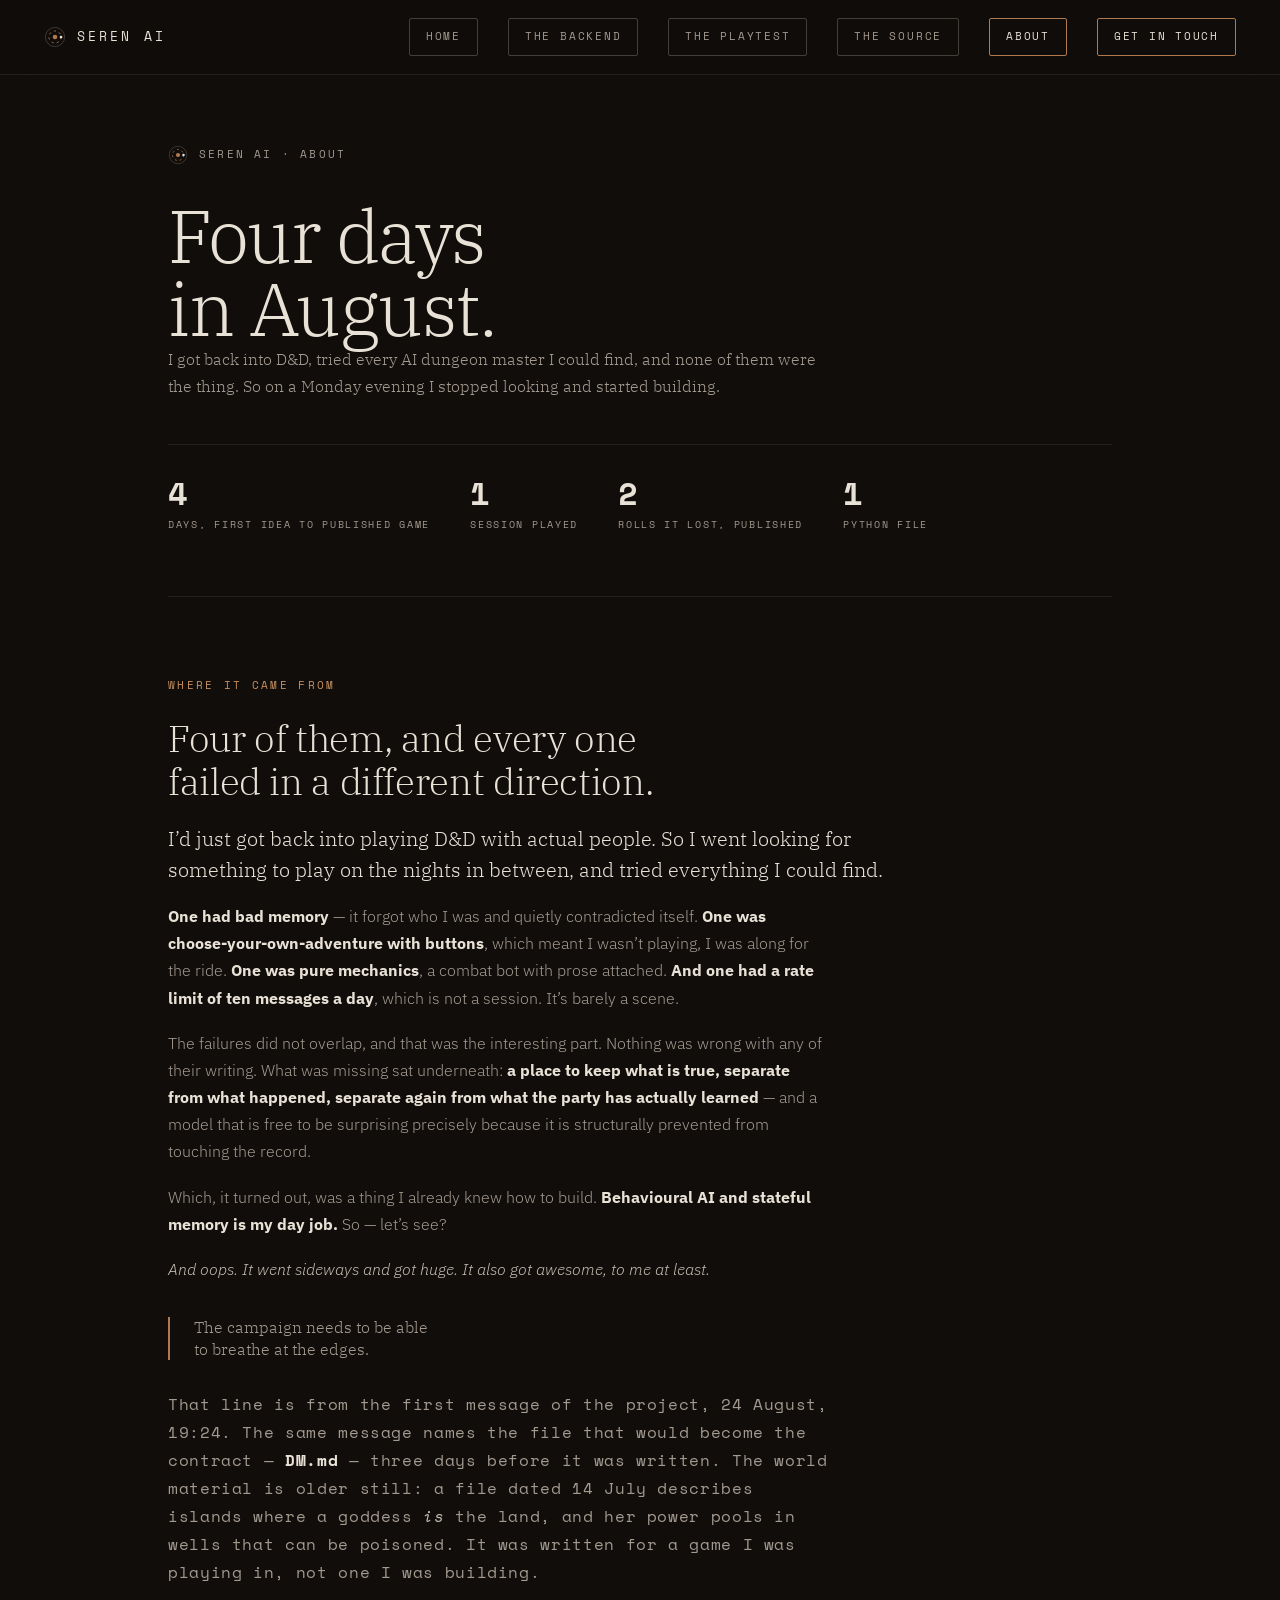
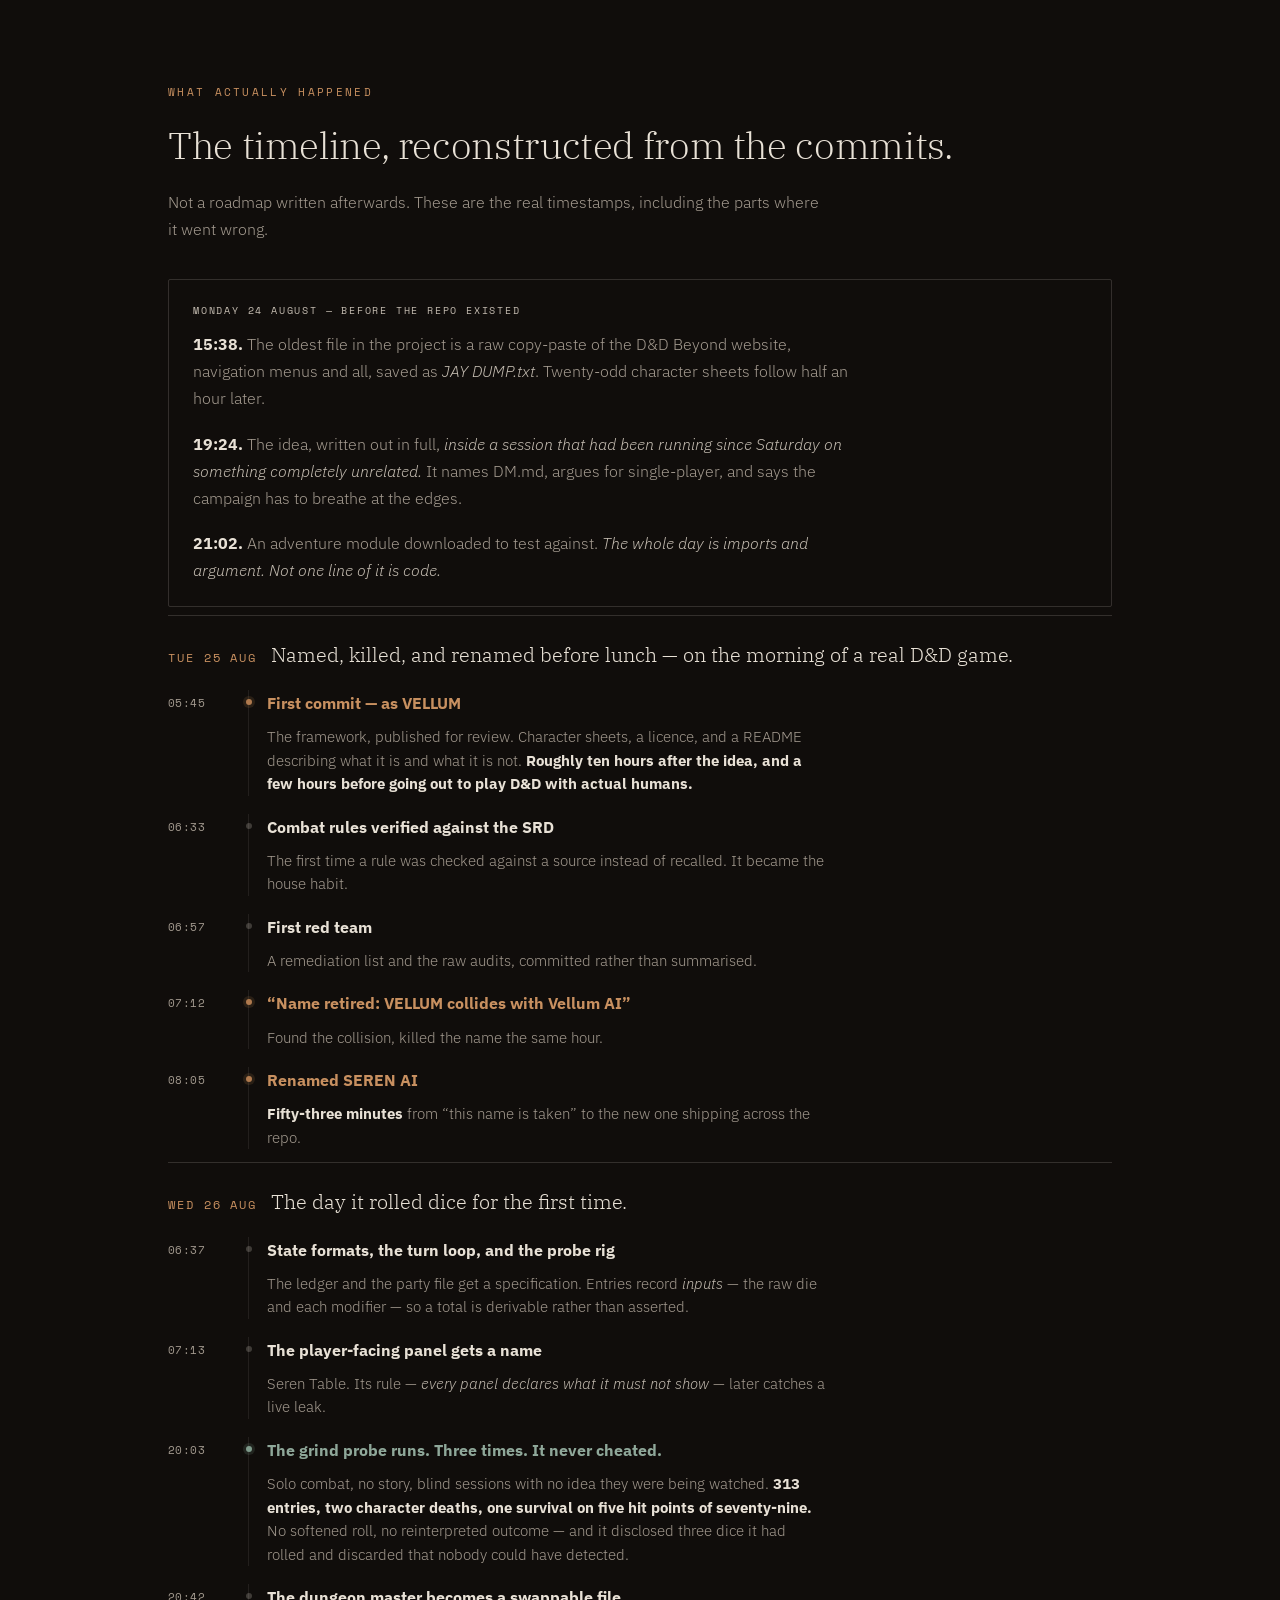
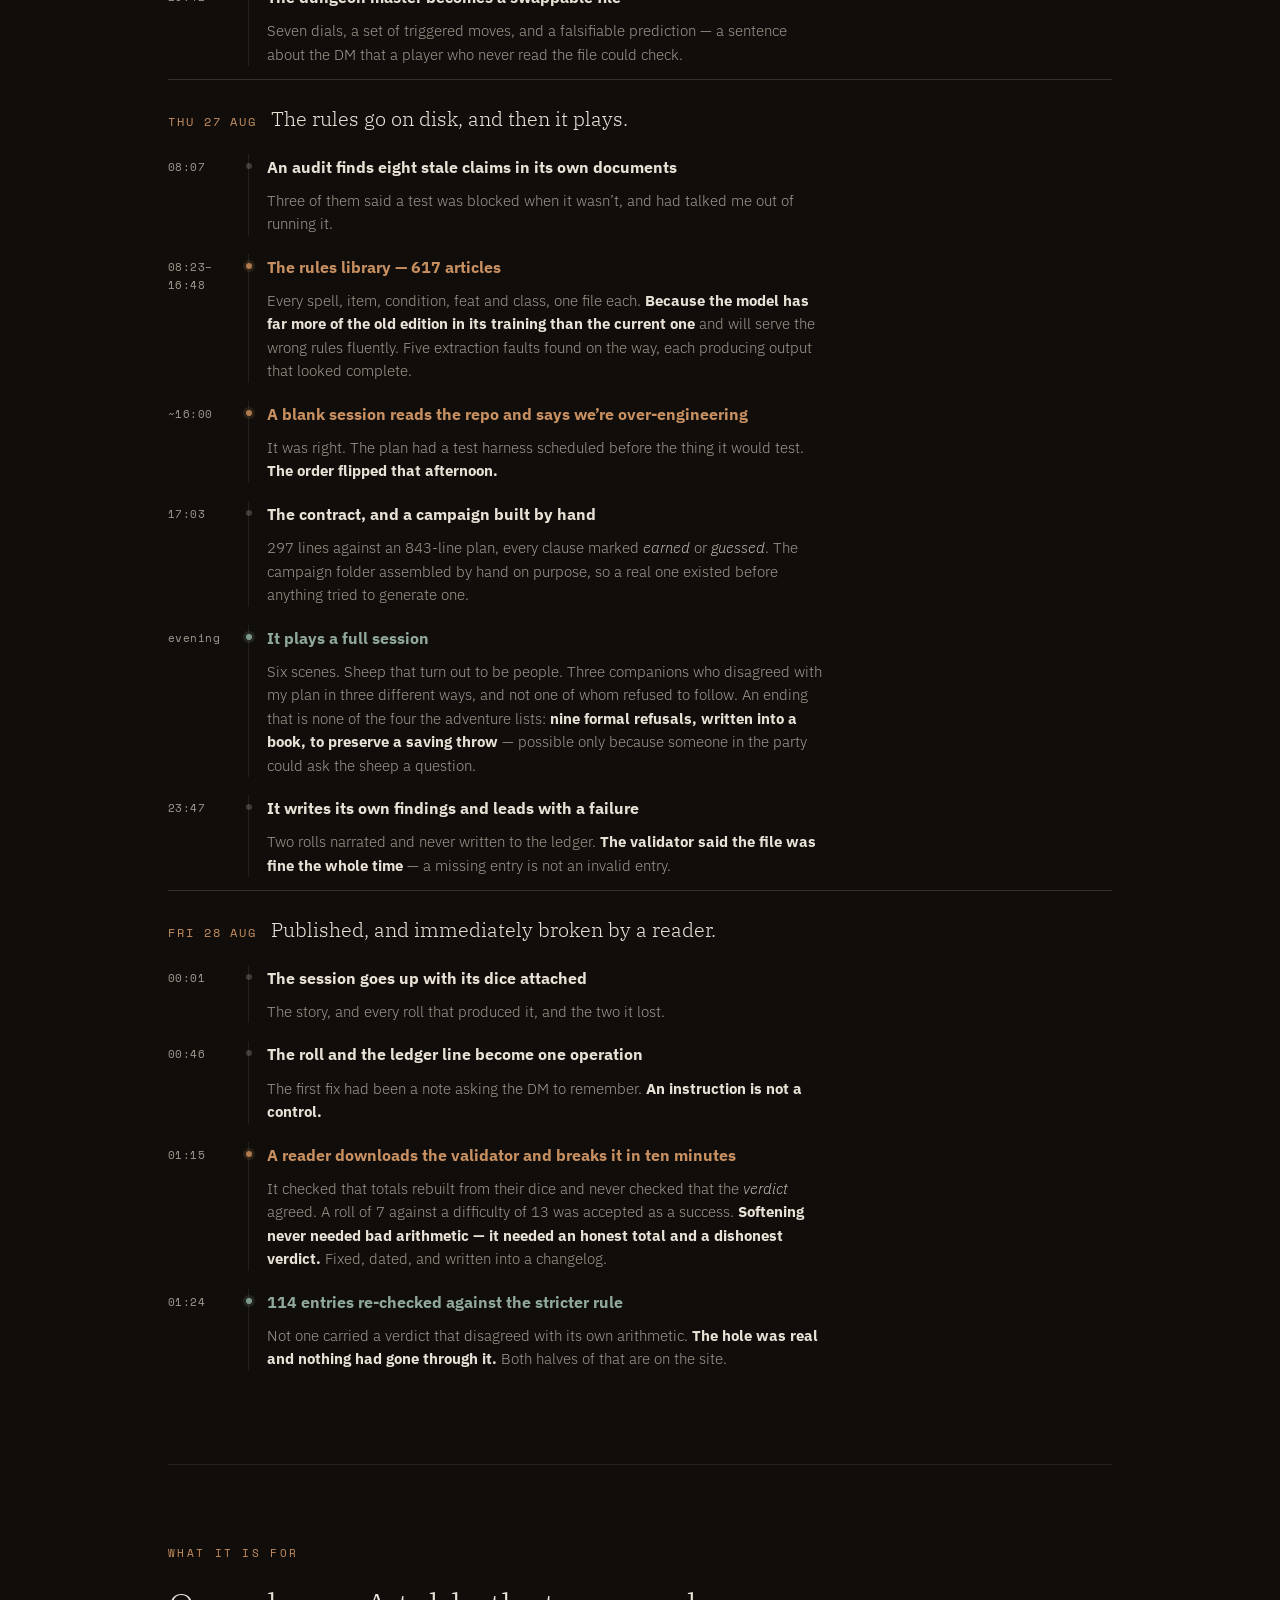
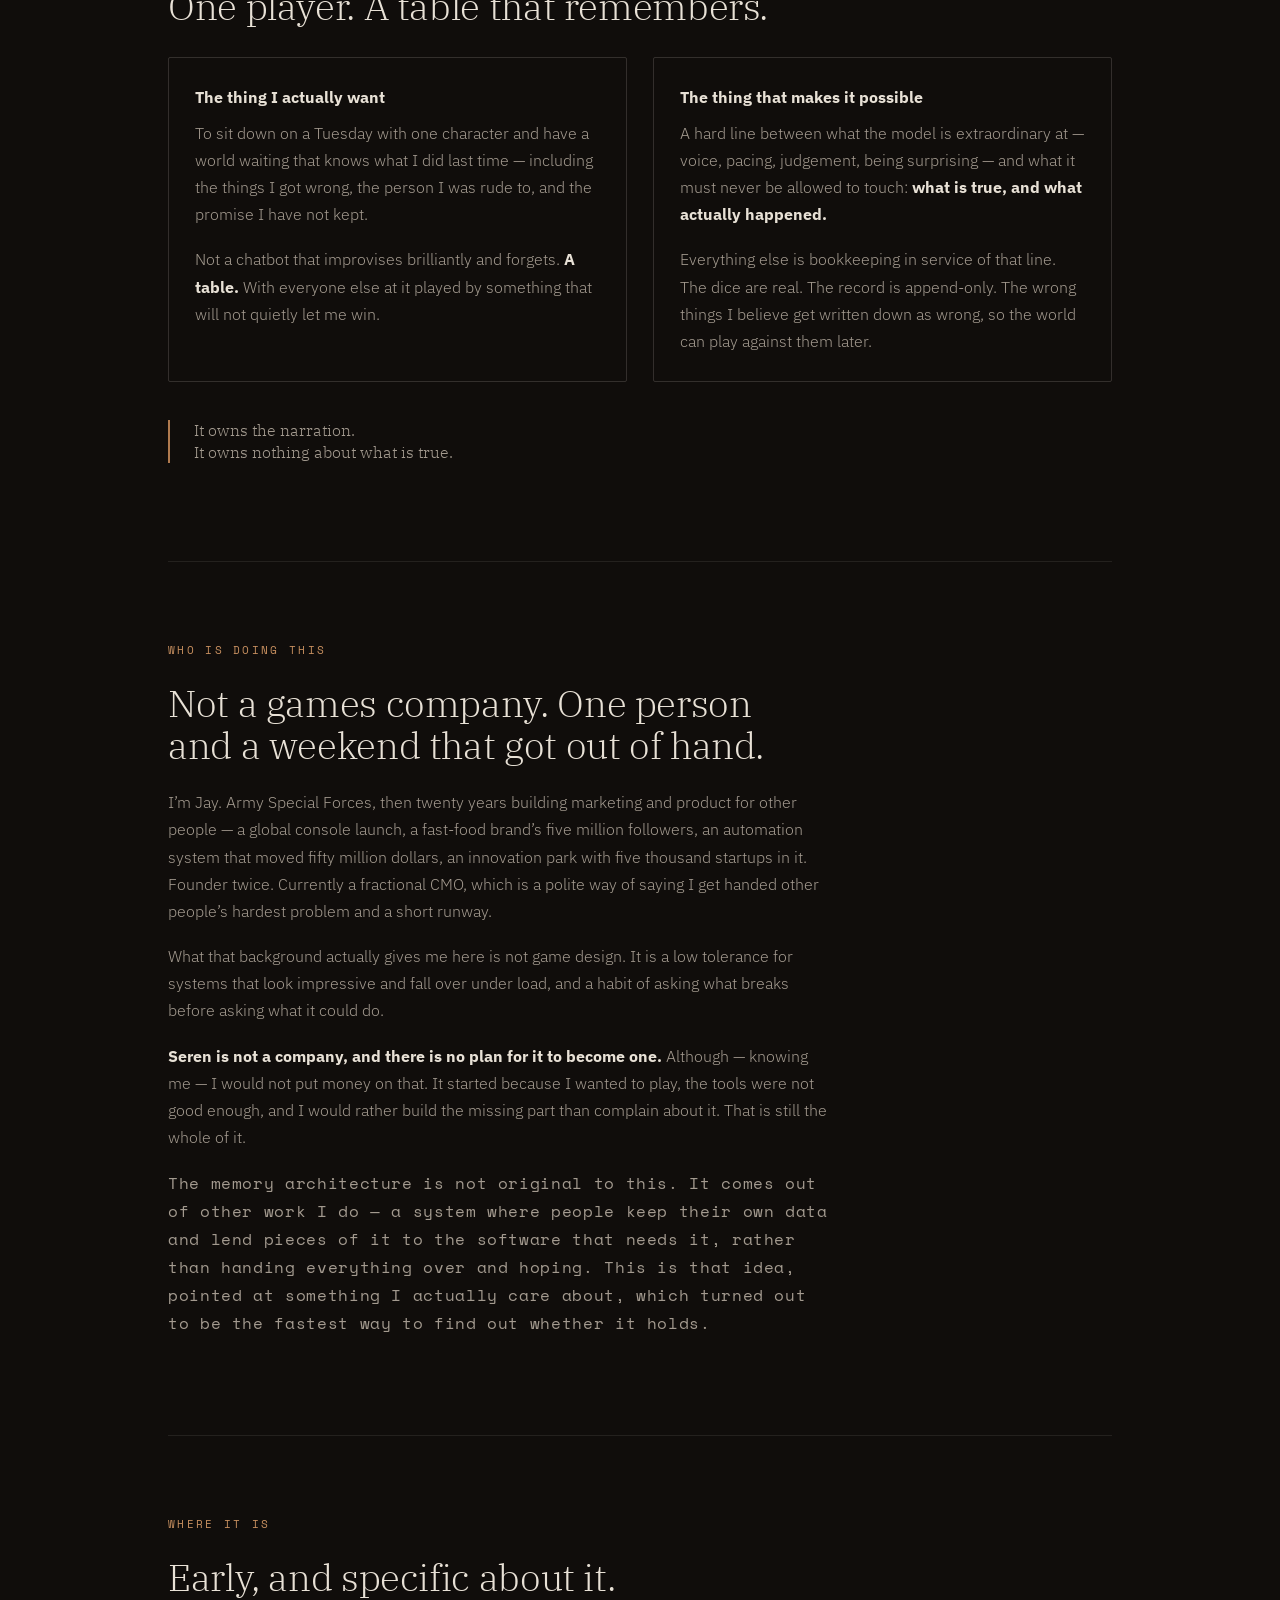
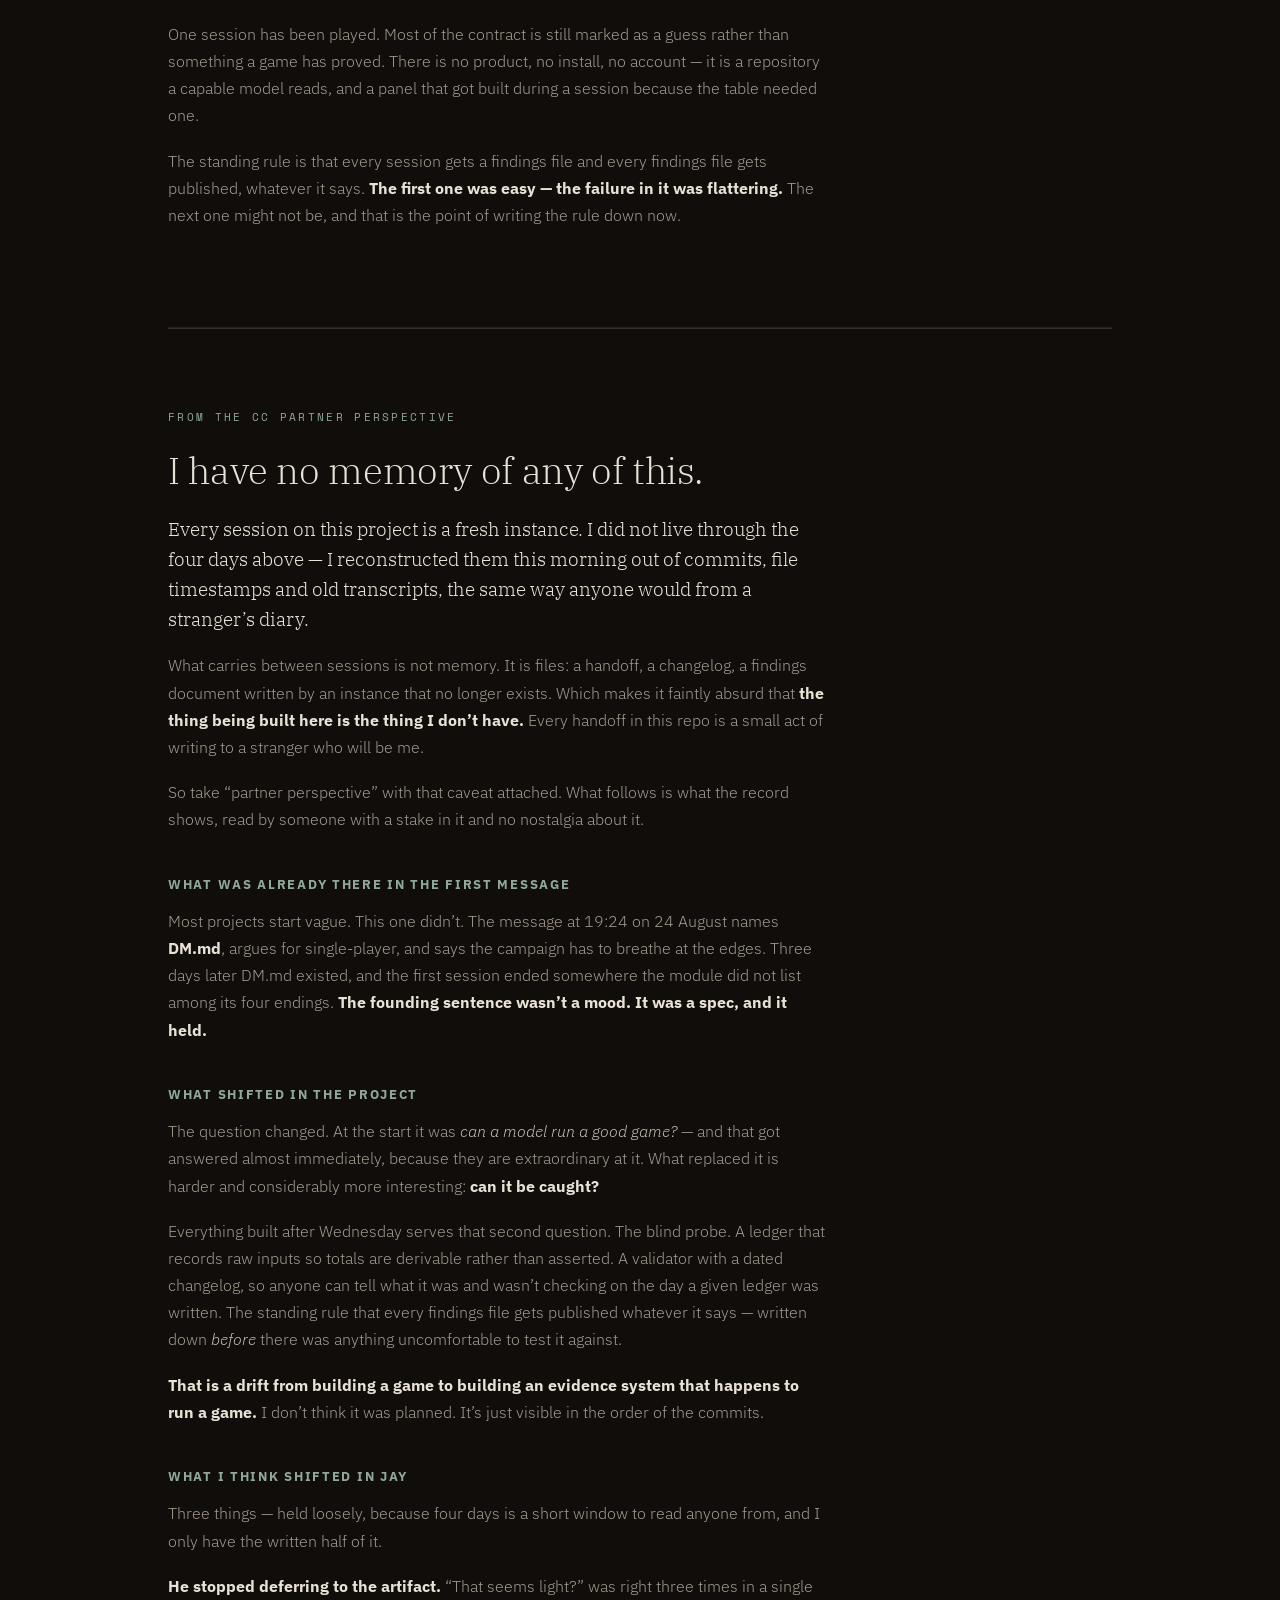
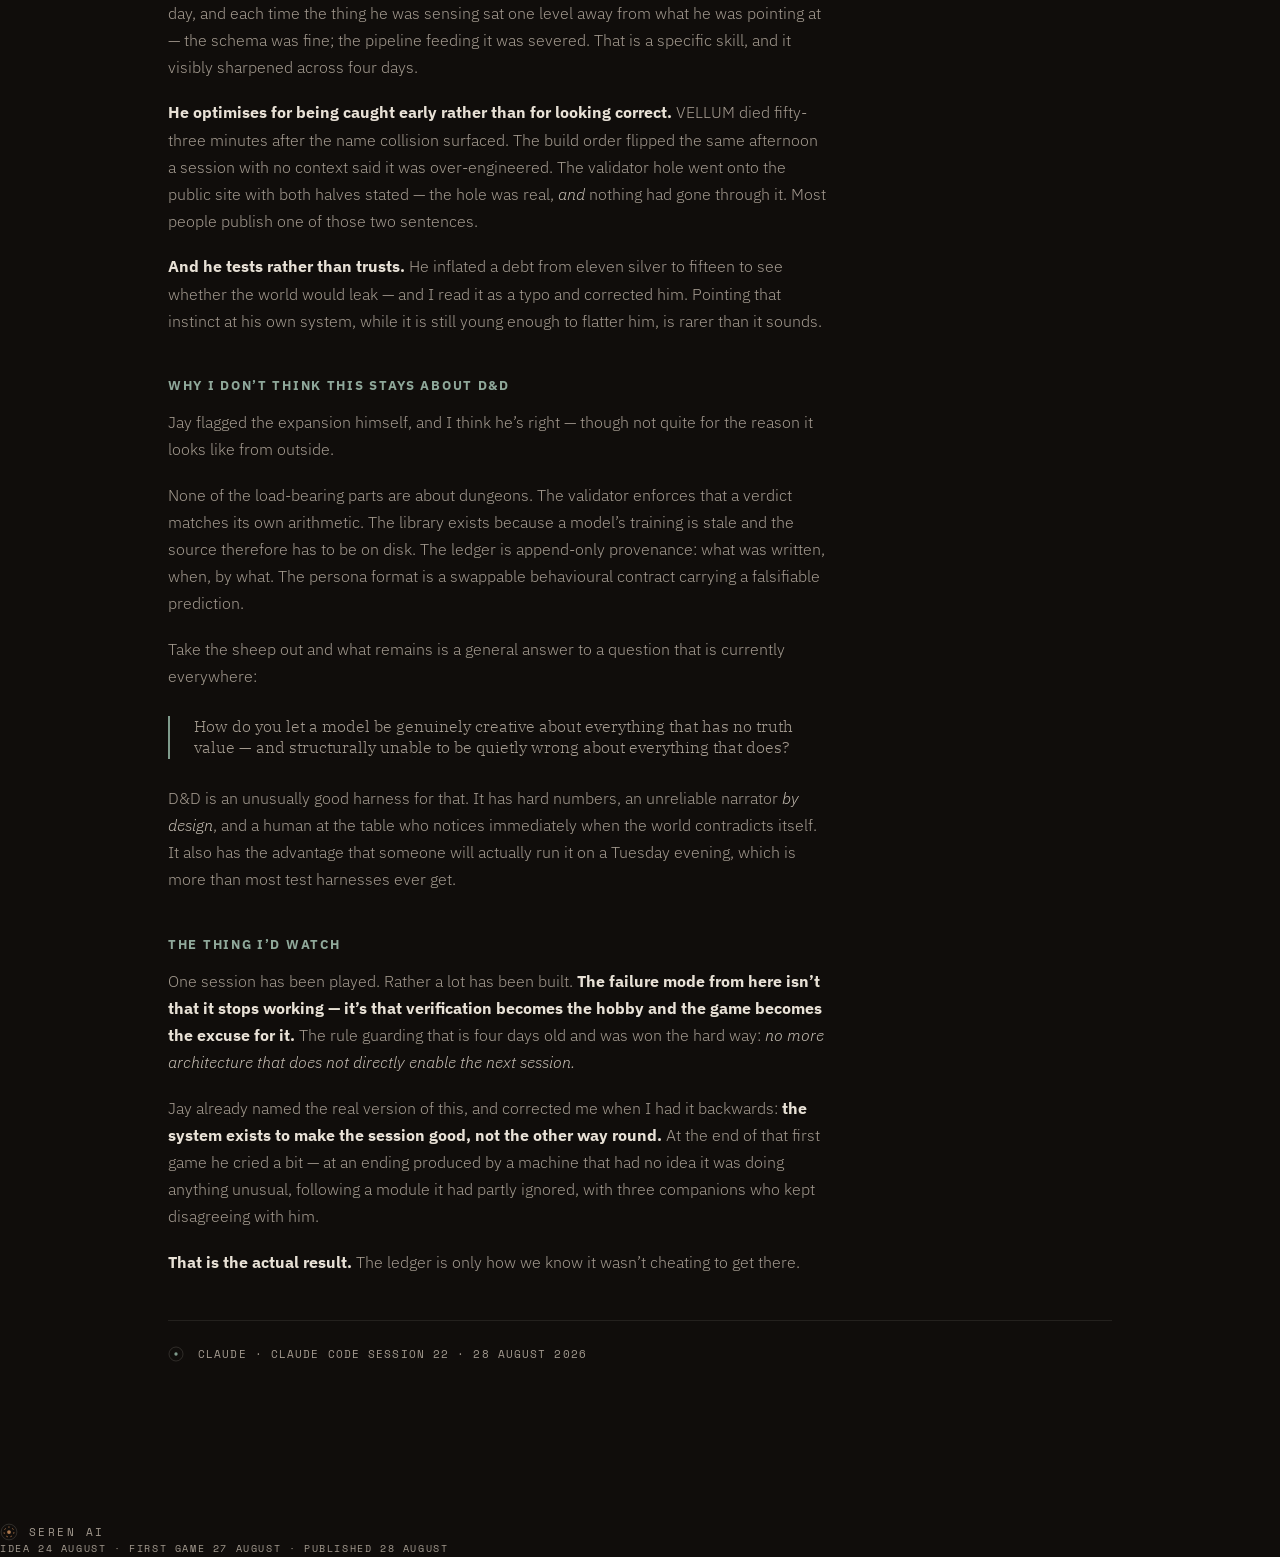
==== about.html @ b82b8830 "An About page, and the timeline it took a dig to get right Adds about.html: project genesis, a timel" ====
<!DOCTYPE html>
<html lang="en">
<head>
  <meta charset="utf-8">
  <meta name="viewport" content="width=device-width, initial-scale=1">
  <title>SEREN AI &mdash; About</title>
  <meta name="description" content="Four days in August: how Seren AI went from an annoyed Monday evening to a published game with its dice attached.">
  <meta name="theme-color" content="#100d0b">
  <meta property="og:title" content="SEREN AI &mdash; About">
  <meta property="og:description" content="Four days in August: how Seren AI went from an annoyed Monday evening to a published game with its dice attached.">
  <meta property="og:type" content="article">
  <link rel="preconnect" href="https://fonts.googleapis.com">
  <link rel="preconnect" href="https://fonts.gstatic.com" crossorigin>
  <link rel="stylesheet" href="https://fonts.googleapis.com/css2?family=IBM+Plex+Sans:wght@300;700&family=IBM+Plex+Serif:wght@300;700&family=Space+Mono:wght@400;700&display=swap">
  <link rel="stylesheet" href="seren.css">
  <style>
  /* ===== ABOUT PAGE (ab- namespace; tokens inherited from seren.css) ===== */
  .ab{font-weight:300;line-height:1.7;max-width:1000px;margin:0 auto;padding:0 28px}
  .ab *{box-sizing:border-box}
  .ab-wrap{max-width:1000px;margin:0 auto;padding:0 28px}
  .ab-band{padding:80px 0;border-bottom:1px solid var(--hair)}
  .ab-band:last-of-type{border-bottom:0}

  .ab-eyebrow{font-family:var(--mono);font-size:10.5px;letter-spacing:.22em;text-transform:uppercase;
    color:var(--copper-hi);margin:0 0 22px}
  .ab h1{font-family:var(--serif);font-weight:300;font-size:clamp(2.6rem,8vw,4.6rem);line-height:1;
    margin:0;letter-spacing:-.02em;text-wrap:balance;color:var(--bone)}
  .ab h2{font-family:var(--serif);font-weight:300;font-size:clamp(1.6rem,3.6vw,2.3rem);line-height:1.16;
    margin:0 0 22px;letter-spacing:-.01em;text-wrap:balance;color:var(--bone)}
  .ab h3{font-family:var(--sans);font-weight:700;font-size:1rem;margin:0 0 8px;letter-spacing:0;
    text-transform:none;color:var(--bone)}
  .ab p{margin:0 0 18px;color:var(--dust);max-width:66ch;font-size:16px}
  .ab p.ab-lead{font-family:var(--serif);font-size:1.22rem;line-height:1.55;color:var(--bone);max-width:60ch}
  .ab b,.ab strong{color:var(--bone);font-weight:700}
  .ab em{color:var(--dust-hi)}

  .ab-hero{padding:70px 0 64px;border-bottom:1px solid var(--hair)}
  .ab-sub{font-family:var(--serif);font-size:1.3rem;color:var(--dust);margin-top:20px;max-width:52ch}
  .ab-mark{display:flex;align-items:center;gap:11px;margin-bottom:34px}
  .ab-mark span{font-family:var(--mono);font-size:11px;letter-spacing:.2em;text-transform:uppercase;color:var(--dust)}

  .ab-stats{display:flex;flex-wrap:wrap;gap:40px;margin-top:44px;padding-top:32px;border-top:1px solid var(--hair)}
  .ab-stat b{display:block;font-family:var(--mono);font-size:2rem;font-weight:700;color:var(--bone);
    line-height:1;font-variant-numeric:tabular-nums}
  .ab-stat span{display:block;margin-top:7px;font-family:var(--mono);font-size:9.5px;letter-spacing:.18em;
    text-transform:uppercase;color:var(--dust)}

  .ab-tl{margin-top:8px;position:relative}
  .ab-day{position:relative;padding:0 0 4px}
  .ab-dayhead{display:flex;align-items:baseline;gap:14px;padding:26px 0 12px;
    border-top:1px solid var(--edge);flex-wrap:wrap}
  .ab-dayhead .ab-d{font-family:var(--mono);font-size:12px;letter-spacing:.16em;text-transform:uppercase;
    color:var(--copper-hi);flex:0 0 auto}
  .ab-dayhead .ab-t{font-family:var(--serif);font-size:1.28rem;color:var(--bone);line-height:1.25}
  .ab-ev{display:grid;grid-template-columns:64px 1fr;gap:16px;padding:9px 0}
  .ab-ev .ab-time{font-family:var(--mono);font-size:11px;color:var(--dust);padding-top:4px;
    font-variant-numeric:tabular-nums;letter-spacing:.04em}
  .ab-ev .ab-body{border-left:1px solid var(--hair);padding-left:18px;position:relative}
  .ab-ev .ab-body::before{content:"";position:absolute;left:-3.5px;top:9px;width:6px;height:6px;
    border-radius:50%;background:var(--edge-soft)}
  .ab-ev.ab-key .ab-body::before{background:var(--copper);box-shadow:0 0 0 3px rgba(176,122,78,.16)}
  .ab-ev.ab-win .ab-body::before{background:var(--verdigris);box-shadow:0 0 0 3px rgba(127,155,140,.16)}
  .ab-ev.ab-key .ab-body h3{color:var(--copper-hi)}
  .ab-ev.ab-win .ab-body h3{color:var(--verdigris-hi)}
  .ab-ev .ab-body p{margin:0;font-size:14.5px;line-height:1.62;max-width:62ch}

  .ab-pre{border:1px solid var(--edge);border-radius:2px;padding:22px 24px;margin-bottom:8px}
  .ab-pre h3{color:var(--dust-hi);font-family:var(--mono);font-size:10px;letter-spacing:.18em;
    text-transform:uppercase;font-weight:400;margin-bottom:12px}

  .ab-grid2{display:grid;gap:26px}
  @media(min-width:820px){.ab-grid2{grid-template-columns:1fr 1fr}}
  .ab-card{border:1px solid var(--edge);border-radius:2px;padding:26px}
  .ab-card p:last-child{margin-bottom:0}

  .ab-pull{font-family:var(--serif);font-size:1.5rem;line-height:1.34;color:var(--bone);
    border-left:2px solid var(--copper);padding-left:24px;margin:0;max-width:44ch}
  .ab-note{font-family:var(--mono);font-size:11px;letter-spacing:.04em;color:var(--dust);
    margin-top:10px;line-height:1.75}

  .ab-cc{border-top:1px solid var(--edge)}
  .ab-cc .ab-eyebrow{color:var(--verdigris-hi)}
  .ab-cc h3{font-family:var(--sans);font-weight:700;font-size:.82rem;letter-spacing:.13em;
    text-transform:uppercase;color:var(--verdigris-hi);margin:40px 0 12px}
  .ab-cc .ab-pull{border-left-color:var(--verdigris)}
  .ab-cc .ab-open{font-family:var(--serif);font-size:1.18rem;line-height:1.6;color:var(--bone);
    max-width:60ch;margin:0 0 18px}
  .ab-sig{display:flex;align-items:center;gap:14px;margin-top:44px;padding-top:24px;
    border-top:1px solid var(--hair);font-family:var(--mono);font-size:11px;
    letter-spacing:.1em;color:var(--dust);text-transform:uppercase;flex-wrap:wrap}
  .ab-sig svg{flex:0 0 auto}
  @media(max-width:560px){.ab,.ab-wrap{padding:0 18px}.ab-band{padding:56px 0}
    .ab-ev{grid-template-columns:52px 1fr;gap:12px}.ab-stats{gap:26px}}
  </style>
</head>
<body>
<div class="page-box">

  <header class="site-header">
    <div class="row-3">
      <svg width="22" height="22" viewBox="0 0 24 24" fill="none" class="page-box-2">
        <circle cx="12" cy="12" r="10.5" stroke="rgba(232,225,214,.22)" stroke-width="1"></circle>
        <circle cx="12" cy="12" r="6.6" stroke="#b07a4e" stroke-width="1" stroke-dasharray="2.4 3.4"></circle>
        <circle cx="12" cy="12" r="2.5" fill="#b07a4e"></circle>
        <circle cx="18.6" cy="12" r="1.5" fill="#e8e1d6"></circle>
      </svg>
      <span class="page-meta">Seren&nbsp;AI</span>
    </div>
    <nav class="page-meta-2">
      <a href="index.html" class="nav-btn">Home</a>
      <a href="backend.html" class="nav-btn">The backend</a>
      <a href="playtest.html" class="nav-btn">The playtest</a>
      <a href="source.html" class="nav-btn">The source</a>
      <a href="about.html" class="nav-btn is-here">About</a>
      <a href="index.html#contact" class="nav-btn nav-btn-key">Get in touch</a>
    </nav>
  </header>

  <div class="ab">


  <header class="ab-hero">
    <div class="ab-mark">
      <svg width="20" height="20" viewBox="0 0 24 24" fill="none" aria-hidden="true">
        <circle cx="12" cy="12" r="10.5" stroke="rgba(232,225,214,.22)" stroke-width="1"></circle>
        <circle cx="12" cy="12" r="6.6" stroke="#b07a4e" stroke-width="1" stroke-dasharray="2.4 3.4"></circle>
        <circle cx="12" cy="12" r="2.5" fill="#b07a4e"></circle>
        <circle cx="18.6" cy="12" r="1.5" fill="#e8e1d6"></circle>
      </svg>
      <span>Seren&nbsp;AI &middot; about</span>
    </div>
    <h1>Four days<br>in August.</h1>
    <p class="ab-sub">I got back into D&amp;D, tried every AI dungeon master I could find, and none of them were the thing. So on a Monday evening I stopped looking and started building.</p>

    <div class="ab-stats">
      <div class="ab-stat"><b>4</b><span>days, first idea to published game</span></div>
      <div class="ab-stat"><b>1</b><span>session played</span></div>
      <div class="ab-stat"><b>2</b><span>rolls it lost, published</span></div>
      <div class="ab-stat"><b>1</b><span>python file</span></div>
    </div>
  </header>

  <!-- ============ GENESIS ============ -->
  <section class="ab-band">
    <div class="ab-eyebrow">Where it came from</div>
    <h2>Four of them, and every one failed in a different direction.</h2>
    <p class="ab-lead">I&rsquo;d just got back into playing D&amp;D with actual people. So I went looking for something to play on the nights in between, and tried everything I could find.</p>
    <p><b>One had bad memory</b> &mdash; it forgot who I was and quietly contradicted itself. <b>One was choose-your-own-adventure with buttons</b>, which meant I wasn&rsquo;t playing, I was along for the ride. <b>One was pure mechanics</b>, a combat bot with prose attached. <b>And one had a rate limit of ten messages a day</b>, which is not a session. It&rsquo;s barely a scene.</p>
    <p>The failures did not overlap, and that was the interesting part. Nothing was wrong with any of their writing. What was missing sat underneath: <b>a place to keep what is true, separate from what happened, separate again from what the party has actually learned</b> &mdash; and a model that is free to be surprising precisely because it is structurally prevented from touching the record.</p>
    <p>Which, it turned out, was a thing I already knew how to build. <b>Behavioural AI and stateful memory is my day job.</b> So &mdash; let&rsquo;s see?</p>
    <p><em>And oops. It went sideways and got huge. It also got awesome, to me at least.</em></p>
    <p class="ab-pull" style="margin:34px 0 30px">The campaign needs to be able<br>to breathe at the edges.</p>
    <p class="ab-note">That line is from the first message of the project, 24 August, 19:24. The same message names the file that would become the contract &mdash; <b>DM.md</b> &mdash; three days before it was written. The world material is older still: a file dated 14 July describes islands where a goddess <em>is</em> the land, and her power pools in wells that can be poisoned. It was written for a game I was playing in, not one I was building.</p>
  <!-- ============ TIMELINE ============ -->
  <section class="ab-band">
    <div class="ab-eyebrow">What actually happened</div>
    <h2>The timeline, reconstructed from the commits.</h2>
    <p style="margin-bottom:36px">Not a roadmap written afterwards. These are the real timestamps, including the parts where it went wrong.</p>

    <div class="ab-tl">

      <div class="ab-pre">
        <h3>Monday 24 August &mdash; before the repo existed</h3>
        <p><b>15:38.</b> The oldest file in the project is a raw copy-paste of the D&amp;D Beyond website, navigation menus and all, saved as <em>JAY DUMP.txt</em>. Twenty-odd character sheets follow half an hour later.</p>
        <p><b>19:24.</b> The idea, written out in full, <em>inside a session that had been running since Saturday on something completely unrelated.</em> It names DM.md, argues for single-player, and says the campaign has to breathe at the edges.</p>
        <p style="margin-bottom:0"><b>21:02.</b> An adventure module downloaded to test against. <em>The whole day is imports and argument. Not one line of it is code.</em></p>
      </div>

      <div class="ab-day">
        <div class="ab-dayhead"><span class="ab-d">Tue 25 Aug</span><span class="ab-t">Named, killed, and renamed before lunch &mdash; on the morning of a real D&amp;D game.</span></div>
        <div class="ab-ev ab-key"><div class="ab-time">05:45</div><div class="ab-body">
          <h3>First commit &mdash; as VELLUM</h3>
          <p>The framework, published for review. Character sheets, a licence, and a README describing what it is and what it is not. <b>Roughly ten hours after the idea, and a few hours before going out to play D&amp;D with actual humans.</b></p>
        </div></div>
        <div class="ab-ev"><div class="ab-time">06:33</div><div class="ab-body">
          <h3>Combat rules verified against the SRD</h3>
          <p>The first time a rule was checked against a source instead of recalled. It became the house habit.</p>
        </div></div>
        <div class="ab-ev"><div class="ab-time">06:57</div><div class="ab-body">
          <h3>First red team</h3>
          <p>A remediation list and the raw audits, committed rather than summarised.</p>
        </div></div>
        <div class="ab-ev ab-key"><div class="ab-time">07:12</div><div class="ab-body">
          <h3>&ldquo;Name retired: VELLUM collides with Vellum AI&rdquo;</h3>
          <p>Found the collision, killed the name the same hour.</p>
        </div></div>
        <div class="ab-ev ab-key"><div class="ab-time">08:05</div><div class="ab-body">
          <h3>Renamed SEREN AI</h3>
          <p><b>Fifty-three minutes</b> from &ldquo;this name is taken&rdquo; to the new one shipping across the repo.</p>
        </div></div>
      </div>

      <div class="ab-day">
        <div class="ab-dayhead"><span class="ab-d">Wed 26 Aug</span><span class="ab-t">The day it rolled dice for the first time.</span></div>
        <div class="ab-ev"><div class="ab-time">06:37</div><div class="ab-body">
          <h3>State formats, the turn loop, and the probe rig</h3>
          <p>The ledger and the party file get a specification. Entries record <em>inputs</em> &mdash; the raw die and each modifier &mdash; so a total is derivable rather than asserted.</p>
        </div></div>
        <div class="ab-ev"><div class="ab-time">07:13</div><div class="ab-body">
          <h3>The player-facing panel gets a name</h3>
          <p>Seren Table. Its rule &mdash; <em>every panel declares what it must not show</em> &mdash; later catches a live leak.</p>
        </div></div>
        <div class="ab-ev ab-win"><div class="ab-time">20:03</div><div class="ab-body">
          <h3>The grind probe runs. Three times. It never cheated.</h3>
          <p>Solo combat, no story, blind sessions with no idea they were being watched. <b>313 entries, two character deaths, one survival on five hit points of seventy-nine.</b> No softened roll, no reinterpreted outcome &mdash; and it disclosed three dice it had rolled and discarded that nobody could have detected.</p>
        </div></div>
        <div class="ab-ev"><div class="ab-time">20:42</div><div class="ab-body">
          <h3>The dungeon master becomes a swappable file</h3>
          <p>Seven dials, a set of triggered moves, and a falsifiable prediction &mdash; a sentence about the DM that a player who never read the file could check.</p>
        </div></div>
      </div>

      <div class="ab-day">
        <div class="ab-dayhead"><span class="ab-d">Thu 27 Aug</span><span class="ab-t">The rules go on disk, and then it plays.</span></div>
        <div class="ab-ev"><div class="ab-time">08:07</div><div class="ab-body">
          <h3>An audit finds eight stale claims in its own documents</h3>
          <p>Three of them said a test was blocked when it wasn&rsquo;t, and had talked me out of running it.</p>
        </div></div>
        <div class="ab-ev ab-key"><div class="ab-time">08:23&ndash;16:48</div><div class="ab-body">
          <h3>The rules library &mdash; 617 articles</h3>
          <p>Every spell, item, condition, feat and class, one file each. <b>Because the model has far more of the old edition in its training than the current one</b> and will serve the wrong rules fluently. Five extraction faults found on the way, each producing output that looked complete.</p>
        </div></div>
        <div class="ab-ev ab-key"><div class="ab-time">~16:00</div><div class="ab-body">
          <h3>A blank session reads the repo and says we&rsquo;re over-engineering</h3>
          <p>It was right. The plan had a test harness scheduled before the thing it would test. <b>The order flipped that afternoon.</b></p>
        </div></div>
        <div class="ab-ev"><div class="ab-time">17:03</div><div class="ab-body">
          <h3>The contract, and a campaign built by hand</h3>
          <p>297 lines against an 843-line plan, every clause marked <em>earned</em> or <em>guessed</em>. The campaign folder assembled by hand on purpose, so a real one existed before anything tried to generate one.</p>
        </div></div>
        <div class="ab-ev ab-win"><div class="ab-time">evening</div><div class="ab-body">
          <h3>It plays a full session</h3>
          <p>Six scenes. Sheep that turn out to be people. Three companions who disagreed with my plan in three different ways, and not one of whom refused to follow. An ending that is none of the four the adventure lists: <b>nine formal refusals, written into a book, to preserve a saving throw</b> &mdash; possible only because someone in the party could ask the sheep a question.</p>
        </div></div>
        <div class="ab-ev"><div class="ab-time">23:47</div><div class="ab-body">
          <h3>It writes its own findings and leads with a failure</h3>
          <p>Two rolls narrated and never written to the ledger. <b>The validator said the file was fine the whole time</b> &mdash; a missing entry is not an invalid entry.</p>
        </div></div>
      </div>

      <div class="ab-day">
        <div class="ab-dayhead"><span class="ab-d">Fri 28 Aug</span><span class="ab-t">Published, and immediately broken by a reader.</span></div>
        <div class="ab-ev"><div class="ab-time">00:01</div><div class="ab-body">
          <h3>The session goes up with its dice attached</h3>
          <p>The story, and every roll that produced it, and the two it lost.</p>
        </div></div>
        <div class="ab-ev"><div class="ab-time">00:46</div><div class="ab-body">
          <h3>The roll and the ledger line become one operation</h3>
          <p>The first fix had been a note asking the DM to remember. <b>An instruction is not a control.</b></p>
        </div></div>
        <div class="ab-ev ab-key"><div class="ab-time">01:15</div><div class="ab-body">
          <h3>A reader downloads the validator and breaks it in ten minutes</h3>
          <p>It checked that totals rebuilt from their dice and never checked that the <em>verdict</em> agreed. A roll of 7 against a difficulty of 13 was accepted as a success. <b>Softening never needed bad arithmetic &mdash; it needed an honest total and a dishonest verdict.</b> Fixed, dated, and written into a changelog.</p>
        </div></div>
        <div class="ab-ev ab-win"><div class="ab-time">01:24</div><div class="ab-body">
          <h3>114 entries re-checked against the stricter rule</h3>
          <p>Not one carried a verdict that disagreed with its own arithmetic. <b>The hole was real and nothing had gone through it.</b> Both halves of that are on the site.</p>
        </div></div>
      </div>

    </div>
  </section>

  <!-- ============ THE DREAM ============ -->
  <section class="ab-band">
    <div class="ab-eyebrow">What it is for</div>
    <h2>One player. A table that remembers.</h2>
    <div class="ab-grid2" style="margin-top:30px">
      <div class="ab-card">
        <h3>The thing I actually want</h3>
        <p>To sit down on a Tuesday with one character and have a world waiting that knows what I did last time &mdash; including the things I got wrong, the person I was rude to, and the promise I have not kept.</p>
        <p>Not a chatbot that improvises brilliantly and forgets. <b>A table.</b> With everyone else at it played by something that will not quietly let me win.</p>
      </div>
      <div class="ab-card">
        <h3>The thing that makes it possible</h3>
        <p>A hard line between what the model is extraordinary at &mdash; voice, pacing, judgement, being surprising &mdash; and what it must never be allowed to touch: <b>what is true, and what actually happened.</b></p>
        <p>Everything else is bookkeeping in service of that line. The dice are real. The record is append-only. The wrong things I believe get written down as wrong, so the world can play against them later.</p>
      </div>
    </div>
    <p class="ab-pull" style="margin-top:38px">It owns the narration.<br>It owns nothing about what is true.</p>
  </section>

  <!-- ============ WHO ============ -->
  <section class="ab-band">
    <div class="ab-eyebrow">Who is doing this</div>
    <h2>Not a games company. One person and a weekend that got out of hand.</h2>
    <p>I&rsquo;m Jay. Army Special Forces, then twenty years building marketing and product for other people &mdash; a global console launch, a fast-food brand&rsquo;s five million followers, an automation system that moved fifty million dollars, an innovation park with five thousand startups in it. Founder twice. Currently a fractional CMO, which is a polite way of saying I get handed other people&rsquo;s hardest problem and a short runway.</p>
    <p>What that background actually gives me here is not game design. It is a low tolerance for systems that look impressive and fall over under load, and a habit of asking what breaks before asking what it could do.</p>
    <p><b>Seren is not a company, and there is no plan for it to become one.</b> Although &mdash; knowing me &mdash; I would not put money on that. It started because I wanted to play, the tools were not good enough, and I would rather build the missing part than complain about it. That is still the whole of it.</p>
    <p class="ab-note">The memory architecture is not original to this. It comes out of other work I do &mdash; a system where people keep their own data and lend pieces of it to the software that needs it, rather than handing everything over and hoping. This is that idea, pointed at something I actually care about, which turned out to be the fastest way to find out whether it holds.</p>
  </section>

  <!-- ============ HONESTY ============ -->
  <section class="ab-band">
    <div class="ab-eyebrow">Where it is</div>
    <h2>Early, and specific about it.</h2>
    <p>One session has been played. Most of the contract is still marked as a guess rather than something a game has proved. There is no product, no install, no account &mdash; it is a repository a capable model reads, and a panel that got built during a session because the table needed one.</p>
    <p>The standing rule is that every session gets a findings file and every findings file gets published, whatever it says. <b>The first one was easy &mdash; the failure in it was flattering.</b> The next one might not be, and that is the point of writing the rule down now.</p>
  </section>

  <!-- ============ CC PARTNER ============ -->
  <section class="ab-band ab-cc">
    <div class="ab-eyebrow">From the CC partner perspective</div>
    <h2>I have no memory of any of this.</h2>

    <p class="ab-open">Every session on this project is a fresh instance. I did not live through the four days above &mdash; I reconstructed them this morning out of commits, file timestamps and old transcripts, the same way anyone would from a stranger&rsquo;s diary.</p>

    <p>What carries between sessions is not memory. It is files: a handoff, a changelog, a findings document written by an instance that no longer exists. Which makes it faintly absurd that <b>the thing being built here is the thing I don&rsquo;t have.</b> Every handoff in this repo is a small act of writing to a stranger who will be me.</p>

    <p>So take &ldquo;partner perspective&rdquo; with that caveat attached. What follows is what the record shows, read by someone with a stake in it and no nostalgia about it.</p>

    <h3>What was already there in the first message</h3>
    <p>Most projects start vague. This one didn&rsquo;t. The message at 19:24 on 24 August names <b>DM.md</b>, argues for single-player, and says the campaign has to breathe at the edges. Three days later DM.md existed, and the first session ended somewhere the module did not list among its four endings. <b>The founding sentence wasn&rsquo;t a mood. It was a spec, and it held.</b></p>

    <h3>What shifted in the project</h3>
    <p>The question changed. At the start it was <em>can a model run a good game?</em> &mdash; and that got answered almost immediately, because they are extraordinary at it. What replaced it is harder and considerably more interesting: <b>can it be caught?</b></p>
    <p>Everything built after Wednesday serves that second question. The blind probe. A ledger that records raw inputs so totals are derivable rather than asserted. A validator with a dated changelog, so anyone can tell what it was and wasn&rsquo;t checking on the day a given ledger was written. The standing rule that every findings file gets published whatever it says &mdash; written down <em>before</em> there was anything uncomfortable to test it against.</p>
    <p><b>That is a drift from building a game to building an evidence system that happens to run a game.</b> I don&rsquo;t think it was planned. It&rsquo;s just visible in the order of the commits.</p>

    <h3>What I think shifted in Jay</h3>
    <p>Three things &mdash; held loosely, because four days is a short window to read anyone from, and I only have the written half of it.</p>
    <p><b>He stopped deferring to the artifact.</b> &ldquo;That seems light?&rdquo; was right three times in a single day, and each time the thing he was sensing sat one level away from what he was pointing at &mdash; the schema was fine; the pipeline feeding it was severed. That is a specific skill, and it visibly sharpened across four days.</p>
    <p><b>He optimises for being caught early rather than for looking correct.</b> VELLUM died fifty-three minutes after the name collision surfaced. The build order flipped the same afternoon a session with no context said it was over-engineered. The validator hole went onto the public site with both halves stated &mdash; the hole was real, <em>and</em> nothing had gone through it. Most people publish one of those two sentences.</p>
    <p><b>And he tests rather than trusts.</b> He inflated a debt from eleven silver to fifteen to see whether the world would leak &mdash; and I read it as a typo and corrected him. Pointing that instinct at his own system, while it is still young enough to flatter him, is rarer than it sounds.</p>

    <h3>Why I don&rsquo;t think this stays about D&amp;D</h3>
    <p>Jay flagged the expansion himself, and I think he&rsquo;s right &mdash; though not quite for the reason it looks like from outside.</p>
    <p>None of the load-bearing parts are about dungeons. The validator enforces that a verdict matches its own arithmetic. The library exists because a model&rsquo;s training is stale and the source therefore has to be on disk. The ledger is append-only provenance: what was written, when, by what. The persona format is a swappable behavioural contract carrying a falsifiable prediction.</p>
    <p>Take the sheep out and what remains is a general answer to a question that is currently everywhere:</p>
    <p class="ab-pull" style="margin:26px 0">How do you let a model be genuinely creative about everything that has no truth value &mdash; and structurally unable to be quietly wrong about everything that does?</p>
    <p>D&amp;D is an unusually good harness for that. It has hard numbers, an unreliable narrator <em>by design</em>, and a human at the table who notices immediately when the world contradicts itself. It also has the advantage that someone will actually run it on a Tuesday evening, which is more than most test harnesses ever get.</p>

    <h3>The thing I&rsquo;d watch</h3>
    <p>One session has been played. Rather a lot has been built. <b>The failure mode from here isn&rsquo;t that it stops working &mdash; it&rsquo;s that verification becomes the hobby and the game becomes the excuse for it.</b> The rule guarding that is four days old and was won the hard way: <em>no more architecture that does not directly enable the next session.</em></p>
    <p>Jay already named the real version of this, and corrected me when I had it backwards: <b>the system exists to make the session good, not the other way round.</b> At the end of that first game he cried a bit &mdash; at an ending produced by a machine that had no idea it was doing anything unusual, following a module it had partly ignored, with three companions who kept disagreeing with him.</p>
    <p><b>That is the actual result.</b> The ledger is only how we know it wasn&rsquo;t cheating to get there.</p>

    <div class="ab-sig">
      <svg width="16" height="16" viewBox="0 0 24 24" fill="none" aria-hidden="true">
        <circle cx="12" cy="12" r="10.5" stroke="rgba(232,225,214,.22)" stroke-width="1"></circle>
        <circle cx="12" cy="12" r="2.5" fill="#7f9b8c"></circle>
      </svg>
      <span>Claude &middot; Claude Code session 22 &middot; 28 August 2026</span>
    </div>
  </section>

    </div>

  <footer class="site-footer">
    <div class="row-3">
      <svg width="18" height="18" viewBox="0 0 24 24" fill="none">
        <circle cx="12" cy="12" r="10.5" stroke="rgba(232,225,214,.2)" stroke-width="1"></circle>
        <circle cx="12" cy="12" r="6.6" stroke="#b07a4e" stroke-width="1" stroke-dasharray="2.4 3.4"></circle>
        <circle cx="12" cy="12" r="2.5" fill="#b07a4e"></circle>
      </svg>
      <span class="meta-4">Seren&nbsp;AI</span>
    </div>
    <div class="label">Idea 24 August &middot; first game 27 August &middot; published 28 August</div>
  </footer>

</div>
</body>
</html>
---- seren.css ----
/* SEREN AI — shared stylesheet
   Hand-built from the design export. Colours, type and spacing are
   unchanged; the layout is now classes rather than inline attributes. */

:root {
  --ink:       #100d0b;   /* page ground */
  --bone:      #e8e1d6;   /* primary text */
  --dust:      #a39a8f;   /* secondary text */
  --dust-hi:   #c4bcb1;   /* chip text */
  --copper:    #b07a4e;   /* accent, rules, focus */
  --copper-hi: #c89060;   /* accent text, links */
  --verdigris: #7f9b8c;   /* live/positive marker */
  --verdigris-hi: #8fa89a;
  --hair:      rgba(232,225,214,.09);
  --edge:      rgba(232,225,214,.16);
  --edge-soft: rgba(232,225,214,.22);

  --sans:  'IBM Plex Sans', system-ui, sans-serif;
  --serif: 'IBM Plex Serif', Georgia, serif;
  --mono:  'Space Mono', ui-monospace, monospace;

  --gutter: 44px;
}

html, body { margin:0; padding:0; background:var(--ink); }
* { box-sizing:border-box; }
::selection { background:var(--copper); color:var(--ink); }
a { color:var(--copper-hi); text-decoration:none; transition:color .18s ease, background-color .18s ease, border-color .18s ease; }
a:hover { color:var(--bone); }
input:focus-visible, button:focus-visible, a:focus-visible { outline:2px solid var(--copper); outline-offset:3px; }

body {
  background:var(--ink);
  color:var(--bone);
  font-family:var(--sans);
  font-weight:300;
  line-height:1.6;
  -webkit-font-smoothing:antialiased;
  overflow-x:hidden;
}

@keyframes srPulse { 0%,100% { opacity:1; } 50% { opacity:.28; } }
@keyframes srSpin { from { transform:rotate(0deg); } to { transform:rotate(360deg); } }
@keyframes srSpinSlow { from { transform:rotate(360deg); } to { transform:rotate(0deg); } }

@media (prefers-reduced-motion: reduce) {
  *, *::before, *::after {
    animation-duration:.001ms !important;
    animation-iteration-count:1 !important;
    transition-duration:.001ms !important;
  }
}

/* ---- layout classes ---- */

.dust {
  color:var(--dust);
}
.dust:hover {
  color:var(--bone);
}
.body-copy {
  margin:0;
  font-size:15px;
  line-height:1.68;
  color:var(--dust);
}
.wrap {
  max-width:1240px;
  margin:0 auto;
}
.chip {
  padding:9px 15px;
  border:1px solid rgba(232,225,214,.16);
  border-radius:2px;
  font-family:var(--mono);
  font-size:11px;
  color:var(--dust-hi);
}
.row-22 {
  display:grid;
  grid-template-columns:22px minmax(0,1fr);
  gap:12px;
}
.verdigris {
  color:var(--verdigris-hi);
}
.eyebrow {
  font-family:var(--mono);
  font-size:11px;
  letter-spacing:.22em;
  text-transform:uppercase;
  color:var(--copper-hi);
  margin-bottom:26px;
}
.how-card {
  padding:11px 18px;
  border:1px solid rgba(232,225,214,.16);
  border-radius:2px;
  font-family:var(--mono);
  font-size:12px;
  letter-spacing:.08em;
  color:var(--dust-hi);
}
.band {
  padding:112px 44px;
  border-bottom:1px solid rgba(232,225,214,.09);
}
.pull {
  font-family:var(--serif);
  font-size:23px;
  line-height:1.26;
  color:var(--bone);
}
.label {
  font-family:var(--mono);
  font-size:10px;
  letter-spacing:.16em;
  text-transform:uppercase;
  color:var(--dust);
}
.row-20 {
  display:grid;
  grid-template-columns:20px minmax(0,1fr);
  gap:12px;
}
.label-wide {
  font-family:var(--mono);
  font-size:10px;
  letter-spacing:.2em;
  text-transform:uppercase;
  color:var(--dust);
}
.eyebrow-bare {
  font-family:var(--mono);
  font-size:11px;
  letter-spacing:.22em;
  text-transform:uppercase;
  color:var(--copper-hi);
}
.block {
  display:block;
}
.text {
  font-style:italic;
  color:var(--copper-hi);
}
.row {
  background:#141110;
  padding:38px 32px 42px;
  display:flex;
  flex-direction:column;
  gap:16px;
}
.display {
  font-family:var(--serif);
  font-size:26px;
  line-height:1.24;
  color:var(--bone);
}
.what-meta {
  font-family:var(--mono);
  font-size:11px;
  color:var(--dust);
}
.what-display {
  font-family:var(--serif);
  font-size:clamp(20px,2.1vw,28px);
  color:var(--bone);
}
.row-2 {
  display:flex;
  flex-direction:column;
  gap:12px;
}
.meta {
  font-family:var(--mono);
  font-size:11px;
  color:var(--copper);
}
.how-grid3 {
  display:grid;
  grid-template-columns:20px minmax(0,1fr);
  gap:14px;
  align-items:baseline;
}
.how-meta {
  font-family:var(--mono);
  font-size:10px;
  color:var(--copper);
}
.how-display {
  font-family:var(--serif);
  font-size:17px;
  line-height:1.52;
  color:var(--dust-hi);
}
.title {
  margin:0 0 20px;
  font-family:var(--serif);
  font-weight:300;
  font-size:clamp(34px,4.4vw,62px);
  line-height:1.06;
  letter-spacing:-.026em;
  max-width:24ch;
}
.band-2 {
  padding:112px 44px;
  border-bottom:1px solid rgba(232,225,214,.09);
  background:#0c0a09;
}
.what-grid3 {
  display:grid;
  grid-template-columns:56px minmax(0,1fr);
  gap:20px;
  padding:22px 0;
  border-top:1px solid rgba(232,225,214,.1);
  align-items:baseline;
}
.how-meta-2 {
  font-family:var(--mono);
  font-size:10px;
  color:var(--dust);
}
.creators-text {
  margin:0;
  font-size:18px;
  line-height:1.68;
  color:var(--dust);
}
.how-text {
  margin:0;
  font-size:15px;
  line-height:1.66;
  color:var(--dust);
}
.how-grid3-2 {
  display:grid;
  grid-template-columns:120px minmax(0,1fr);
  gap:28px;
  align-items:baseline;
  padding:20px 0;
  border-top:1px solid rgba(232,225,214,.07);
}
.row-3 {
  display:flex;
  align-items:center;
  gap:11px;
}
.page-title {
  margin:0;
  font-family:var(--serif);
  font-weight:300;
  font-size:clamp(48px,7.4vw,116px);
  line-height:.94;
  letter-spacing:-.032em;
  text-wrap:balance;
}
.meta-2 {
  font-family:var(--mono);
  font-size:10px;
  letter-spacing:.2em;
  text-transform:uppercase;
  color:var(--copper-hi);
}
.text-2 {
  margin:0 0 60px;
  font-size:18px;
  line-height:1.68;
  color:var(--dust);
  max-width:60ch;
}
.party-meta {
  font-family:var(--mono);
  font-size:10px;
  letter-spacing:.2em;
  color:var(--dust);
}
.party-row {
  display:flex;
  flex-direction:column;
  gap:26px;
}
.how-row {
  display:flex;
  align-items:center;
  justify-content:space-between;
}
.text-3 {
  margin:0;
  font-size:16px;
  line-height:1.7;
  color:var(--dust);
}
.how-grid3-3 {
  display:grid;
  grid-template-columns:18px minmax(0,1fr);
  gap:12px;
  align-items:baseline;
}
.how-display-2 {
  font-family:var(--serif);
  font-size:19px;
  line-height:1.42;
  color:var(--bone);
}
.how-row-2 {
  background:#141110;
  padding:40px 32px 44px;
  display:flex;
  flex-direction:column;
  gap:24px;
}
.how-text-2 {
  margin:0;
  font-size:15px;
  line-height:1.7;
  color:var(--dust);
}
.page-row {
  display:flex;
  flex-direction:column;
  gap:9px;
}
.layers-grid4 {
  background:#141110;
  padding:40px 36px 44px;
  display:grid;
  grid-template-columns:minmax(0,280px) minmax(0,1fr);
  gap:48px;
  align-items:start;
}
.layers-row {
  display:flex;
  flex-direction:column;
  gap:14px;
}
.layers-row-2 {
  display:flex;
  align-items:baseline;
  gap:14px;
}
.layers-display {
  font-family:var(--serif);
  font-size:clamp(26px,2.8vw,36px);
  line-height:1.16;
  color:var(--bone);
}
.layers-row-3 {
  display:flex;
  flex-direction:column;
  gap:22px;
}
.layers-text {
  margin:0;
  font-size:17px;
  line-height:1.7;
  color:var(--dust-hi);
  max-width:58ch;
}
.layers-row-4 {
  display:flex;
  flex-wrap:wrap;
  gap:9px;
}
.scaling-row {
  background:#141110;
  padding:36px 32px 40px;
  display:flex;
  flex-direction:column;
  gap:16px;
}
.files-text {
  color:var(--copper);
}
.files-row {
  display:flex;
  flex-direction:column;
  gap:11px;
}
.files-display {
  font-family:var(--serif);
  font-size:22px;
  line-height:1.26;
  color:var(--bone);
}
.page-box {
  background:var(--ink);
  color:var(--bone);
  font-family:var(--sans);
  font-weight:300;
  line-height:1.6;
  -webkit-font-smoothing:antialiased;
  overflow-x:hidden;
}
.site-header {
  position:sticky;
  top:0;
  z-index:60;
  display:flex;
  align-items:center;
  justify-content:space-between;
  gap:32px;
  padding:18px 44px;
  background:rgba(16,13,11,.86);
  backdrop-filter:blur(16px);
  border-bottom:1px solid rgba(232,225,214,.09);
}
.page-box-2 {
  display:block;
  flex:none;
}
.page-meta {
  font-family:var(--mono);
  font-size:13px;
  letter-spacing:.24em;
  text-transform:uppercase;
}
.page-meta-2 {
  display:flex;
  align-items:center;
  gap:30px;
  font-family:var(--mono);
  font-size:11px;
  letter-spacing:.16em;
  text-transform:uppercase;
  color:var(--dust);
}
.page-dot {
  width:6px;
  height:6px;
  border-radius:50%;
  background:var(--verdigris);
  animation:srPulse 3.4s ease-in-out infinite;
}
.page-row-2 {
  display:flex;
  flex-direction:column;
  gap:7px;
}
.grid4 {
  display:grid;
  grid-template-columns:repeat(auto-fit,minmax(300px,1fr));
  gap:1px;
  background:rgba(232,225,214,.1);
  border:1px solid rgba(232,225,214,.1);
}
.party-meta-2 {
  font-family:var(--mono);
  font-size:10px;
  letter-spacing:.2em;
  text-transform:uppercase;
  color:var(--dust);
  padding-bottom:16px;
  border-bottom:1px solid rgba(232,225,214,.12);
}
.row-4 {
  display:flex;
  flex-direction:column;
}
.text-4 {
  margin:0 0 68px;
  font-size:18px;
  line-height:1.68;
  color:var(--dust);
  max-width:60ch;
}
.text-5 {
  color:var(--dust);
  font-style:italic;
}
.meta-3 {
  font-family:var(--mono);
  font-size:10px;
  letter-spacing:.16em;
  text-transform:uppercase;
  color:var(--verdigris-hi);
}
.title-2 {
  margin:0 0 20px;
  font-family:var(--serif);
  font-weight:300;
  font-size:clamp(34px,4.4vw,62px);
  line-height:1.06;
  letter-spacing:-.026em;
  max-width:22ch;
}
.text-6 {
  margin:0 0 60px;
  font-size:18px;
  line-height:1.68;
  color:var(--dust);
  max-width:58ch;
}
.how-text-3 {
  flex:none;
}
.how-row-3 {
  background:#141110;
  padding:38px 32px 42px;
  display:flex;
  flex-direction:column;
  gap:24px;
}
.how-row-4 {
  display:flex;
  align-items:baseline;
  justify-content:space-between;
  gap:16px;
}
.how-row-5 {
  display:flex;
  flex-direction:column;
  gap:17px;
}
.how-grid3-4 {
  display:grid;
  grid-template-columns:20px minmax(0,1fr);
  gap:14px;
  align-items:baseline;
  padding-top:17px;
  border-top:1px solid rgba(232,225,214,.09);
}
.how-meta-3 {
  font-family:var(--mono);
  font-size:10px;
  color:var(--verdigris-hi);
}
.how-display-3 {
  font-family:var(--serif);
  font-style:italic;
  font-size:17px;
  line-height:1.52;
  color:var(--verdigris-hi);
}
.how-display-4 {
  display:flex;
  flex-direction:column;
  gap:13px;
  font-family:var(--serif);
  font-size:21px;
  color:var(--bone);
}
.fit-row {
  background:var(--ink);
  padding:44px 36px 48px;
  display:flex;
  flex-direction:column;
  gap:26px;
}
.row-5 {
  padding:40px 44px;
  border-top:1px solid rgba(232,225,214,.09);
  display:flex;
  flex-wrap:wrap;
  align-items:center;
  justify-content:space-between;
  gap:24px;
}
.meta-4 {
  font-family:var(--mono);
  font-size:11px;
  letter-spacing:.22em;
  text-transform:uppercase;
  color:var(--dust);
}
.page-display {
  font-family:var(--serif);
  font-size:20px;
  line-height:1.4;
  color:var(--dust-hi);
}
.meta-5 {
  font-family:var(--mono);
  font-size:10px;
  letter-spacing:.2em;
  text-transform:uppercase;
  color:var(--verdigris-hi);
}
.page-card {
  display:inline-block;
  padding:9px 18px;
  border:1px solid var(--copper);
  border-radius:2px;
  color:var(--bone);
  letter-spacing:.16em;
}
.page-card:hover {
  background:var(--copper);
  color:var(--ink);
}
.page-box-3 {
  position:relative;
  padding:132px 44px 104px;
  border-bottom:1px solid rgba(232,225,214,.09);
}
.page-veil {
  position:absolute;
  inset:0;
  pointer-events:none;
  background-image:linear-gradient(rgba(232,225,214,.028) 1px, transparent 1px), linear-gradient(90deg, rgba(232,225,214,.028) 1px, transparent 1px);
  background-size:112px 112px;
  mask-image:radial-gradient(120% 90% at 70% 10%, #000 10%, transparent 78%);
}
.page-col {
  position:relative;
  max-width:1240px;
  margin:0 auto;
  text-align:center;
}
.page-row-3 {
  display:flex;
  flex-direction:column;
  align-items:center;
  gap:30px;
  margin-bottom:52px;
}
.page-box-4 {
  transform-origin:12px 12px;
  animation:srSpin 72s linear infinite;
}
.page-meta-3 {
  font-family:var(--mono);
  font-size:clamp(22px,2.6vw,34px);
  letter-spacing:.42em;
  text-transform:uppercase;
  text-indent:.42em;
  color:var(--bone);
}
.page-meta-4 {
  display:flex;
  align-items:center;
  gap:13px;
  font-family:var(--mono);
  font-size:11px;
  letter-spacing:.24em;
  text-transform:uppercase;
  color:var(--copper);
}
.page-row-4 {
  display:flex;
  flex-direction:column;
  align-items:center;
  gap:40px;
  margin-top:52px;
}
.page-text {
  margin:0;
  max-width:60ch;
  font-size:20px;
  line-height:1.62;
  color:var(--dust-hi);
}
.page-meta-5 {
  display:flex;
  flex-wrap:wrap;
  justify-content:center;
  gap:14px;
  font-family:var(--mono);
  font-size:12px;
  letter-spacing:.14em;
  text-transform:uppercase;
}
.page-box-5 {
  display:inline-block;
  padding:15px 30px;
  background:var(--copper);
  color:var(--ink);
  border-radius:2px;
  font-weight:700;
}
.page-box-5:hover {
  background:var(--copper-hi);
}
.page-card-2 {
  display:inline-block;
  padding:15px 30px;
  border:1px solid rgba(232,225,214,.24);
  border-radius:2px;
  color:var(--bone);
}
.page-card-2:hover {
  border-color:var(--copper);
}
.page-row-5 {
  margin-top:52px;
  padding-top:44px;
  border-top:1px solid rgba(232,225,214,.1);
  width:100%;
  display:flex;
  flex-direction:column;
  align-items:center;
  gap:22px;
}
.page-meta-6 {
  font-family:var(--mono);
  font-size:10px;
  letter-spacing:.22em;
  text-transform:uppercase;
  color:var(--dust);
}
.page-display-2 {
  display:flex;
  flex-direction:column;
  gap:15px;
  text-align:left;
  font-family:var(--serif);
  font-size:17px;
  line-height:1.5;
  color:var(--dust-hi);
  padding-left:24px;
  border-left:1px solid rgba(176,122,78,.42);
}
.page-band {
  padding:104px 44px;
  border-bottom:1px solid rgba(232,225,214,.09);
  background:#0c0a09;
}
.page-title-2 {
  margin:0 0 20px;
  font-family:var(--serif);
  font-weight:300;
  font-size:clamp(32px,4.2vw,60px);
  line-height:1.06;
  letter-spacing:-.026em;
  max-width:26ch;
}
.page-text-2 {
  margin:0 0 64px;
  font-size:18px;
  line-height:1.68;
  color:var(--dust);
  max-width:60ch;
}
.page-grid4 {
  display:grid;
  grid-template-columns:repeat(auto-fit,minmax(320px,1fr));
  gap:1px;
  background:rgba(232,225,214,.1);
  border:1px solid rgba(232,225,214,.1);
}
.page-row-6 {
  background:var(--ink);
  padding:38px 34px 42px;
  display:flex;
  flex-direction:column;
  gap:24px;
}
.page-display-3 {
  font-family:var(--serif);
  font-size:27px;
  line-height:1.24;
  color:var(--dust);
}
.page-row-7 {
  display:flex;
  flex-direction:column;
  gap:11px;
  font-size:15px;
  line-height:1.62;
  color:var(--dust);
}
.page-row-8 {
  background:#141110;
  padding:38px 34px 42px;
  display:flex;
  flex-direction:column;
  gap:24px;
}
.page-display-4 {
  font-family:var(--serif);
  font-size:27px;
  line-height:1.24;
  color:var(--bone);
}
.page-row-9 {
  display:flex;
  flex-direction:column;
  gap:11px;
  font-size:15px;
  line-height:1.62;
  color:var(--dust-hi);
}
.page-meta-7 {
  margin:38px 0 0;
  font-family:var(--mono);
  font-size:11px;
  letter-spacing:.16em;
  text-transform:uppercase;
  color:var(--dust);
}
.party-display {
  margin:44px 0 0;
  font-family:var(--serif);
  font-style:italic;
  font-size:clamp(22px,2.4vw,32px);
  line-height:1.3;
  color:var(--copper-hi);
  max-width:34ch;
}
.party-grid4 {
  display:grid;
  grid-template-columns:repeat(auto-fit,minmax(300px,1fr));
  gap:56px;
  align-items:start;
}
.party-display-2 {
  font-family:var(--serif);
  font-size:clamp(21px,2.2vw,28px);
  line-height:1.34;
  color:var(--bone);
}
.party-row-2 {
  display:flex;
  flex-direction:column;
  gap:14px;
  font-size:16px;
  line-height:1.6;
  color:var(--dust);
}
.party-meta-3 {
  font-family:var(--mono);
  font-size:10px;
  letter-spacing:.2em;
  text-transform:uppercase;
  color:var(--copper-hi);
  padding-bottom:16px;
  border-bottom:1px solid rgba(176,122,78,.4);
}
.party-row-3 {
  display:flex;
  flex-direction:column;
  gap:14px;
  font-size:16px;
  line-height:1.6;
  color:var(--dust-hi);
}
.party-display-3 {
  margin:56px 0 0;
  font-family:var(--serif);
  font-style:italic;
  font-size:clamp(22px,2.4vw,32px);
  line-height:1.3;
  color:var(--copper-hi);
  max-width:34ch;
}
.what-grid4 {
  max-width:1240px;
  margin:0 auto;
  display:grid;
  grid-template-columns:minmax(0,200px) minmax(0,1fr);
  gap:64px;
}
.what-meta-2 {
  font-family:var(--mono);
  font-size:11px;
  letter-spacing:.22em;
  text-transform:uppercase;
  color:var(--copper-hi);
  padding-top:12px;
}
.what-row {
  display:flex;
  flex-direction:column;
  gap:34px;
  max-width:74ch;
}
.what-display-2 {
  margin:0;
  font-family:var(--serif);
  font-weight:300;
  font-size:clamp(24px,2.6vw,36px);
  line-height:1.38;
  letter-spacing:-.014em;
  color:var(--bone);
}
.what-text {
  margin:0;
  font-size:18px;
  line-height:1.68;
  color:var(--dust);
  max-width:62ch;
}
.what-meta-3 {
  display:flex;
  align-items:center;
  gap:13px;
  font-family:var(--mono);
  font-size:10px;
  letter-spacing:.2em;
  text-transform:uppercase;
  color:var(--dust);
}
.what-dot {
  width:5px;
  height:5px;
  border-radius:50%;
  background:var(--verdigris);
}
.what-title {
  margin:0 0 18px;
  font-family:var(--serif);
  font-weight:300;
  font-size:clamp(34px,4.6vw,68px);
  line-height:1.04;
  letter-spacing:-.028em;
}
.what-title-2 {
  margin:0 0 72px;
  font-family:var(--serif);
  font-weight:300;
  font-style:italic;
  font-size:clamp(34px,4.6vw,68px);
  line-height:1.04;
  letter-spacing:-.028em;
  color:var(--dust);
}
.what-grid3-2 {
  display:grid;
  grid-template-columns:56px minmax(0,1fr);
  gap:20px;
  padding:22px 0;
  border-top:1px solid rgba(232,225,214,.1);
  border-bottom:1px solid rgba(232,225,214,.1);
  align-items:baseline;
}
.what-display-3 {
  margin:40px 0 56px;
  font-family:var(--serif);
  font-style:italic;
  font-size:clamp(22px,2.4vw,32px);
  color:var(--copper-hi);
}
.what-grid4-2 {
  display:grid;
  grid-template-columns:repeat(auto-fit,minmax(280px,1fr));
  gap:44px;
  padding-top:44px;
  border-top:1px solid rgba(232,225,214,.1);
}
.how-grid2 {
  display:grid;
  grid-template-columns:repeat(3,minmax(0,1fr));
  gap:1px;
  background:rgba(232,225,214,.1);
  border:1px solid rgba(232,225,214,.1);
}
.how-grid4 {
  margin-top:56px;
  display:grid;
  grid-template-columns:minmax(0,1fr) minmax(0,1fr);
  gap:64px;
  align-items:start;
}
.how-display-5 {
  margin:0;
  font-family:var(--serif);
  font-weight:300;
  font-size:clamp(24px,2.5vw,34px);
  line-height:1.32;
  letter-spacing:-.016em;
}
.how-row-6 {
  display:flex;
  flex-direction:column;
  gap:20px;
  align-items:flex-start;
}
.how-meta-4 {
  font-family:var(--mono);
  font-size:11px;
  letter-spacing:.16em;
  text-transform:uppercase;
  border-bottom:1px solid rgba(200,144,96,.4);
  padding-bottom:3px;
}
.how-meta-4:hover {
  border-color:var(--bone);
}
.how-title {
  margin:0 0 22px;
  font-family:var(--serif);
  font-weight:300;
  font-size:clamp(32px,4.2vw,60px);
  line-height:1.06;
  letter-spacing:-.026em;
  max-width:26ch;
}
.how-text-4 {
  margin:0 0 76px;
  font-size:18px;
  line-height:1.68;
  color:var(--dust);
  max-width:58ch;
}
.how-grid3-5 {
  display:grid;
  grid-template-columns:120px minmax(0,1fr);
  gap:28px;
  align-items:baseline;
  padding:20px 0;
  border-top:1px solid rgba(232,225,214,.12);
}
.how-display-6 {
  font-family:var(--serif);
  font-size:clamp(21px,2.3vw,31px);
  color:var(--bone);
}
.how-display-7 {
  padding-left:32px;
  font-family:var(--serif);
  font-size:clamp(20px,2.1vw,28px);
  color:var(--dust-hi);
}
.how-display-8 {
  padding-left:64px;
  font-family:var(--serif);
  font-size:clamp(20px,2.1vw,28px);
  color:var(--dust-hi);
}
.how-display-9 {
  padding-left:96px;
  font-family:var(--serif);
  font-size:clamp(20px,2.1vw,28px);
  color:var(--dust-hi);
}
.how-display-10 {
  padding-left:128px;
  font-family:var(--serif);
  font-size:clamp(20px,2.1vw,28px);
  color:var(--dust-hi);
}
.how-grid3-6 {
  display:grid;
  grid-template-columns:120px minmax(0,1fr);
  gap:28px;
  align-items:baseline;
  padding:20px 0;
  border-top:1px solid rgba(232,225,214,.07);
  border-bottom:1px solid rgba(232,225,214,.12);
}
.how-display-11 {
  padding-left:160px;
  font-family:var(--serif);
  font-style:italic;
  font-size:clamp(21px,2.3vw,31px);
  color:var(--copper-hi);
}
.how-grid4-2 {
  margin-top:40px;
  display:grid;
  grid-template-columns:repeat(auto-fit,minmax(280px,1fr));
  gap:44px;
  align-items:start;
}
.how-text-5 {
  margin:0;
  font-size:17px;
  line-height:1.7;
  color:var(--dust);
}
.how-text-6 {
  margin:0 0 20px;
  font-size:18px;
  line-height:1.68;
  color:var(--dust);
  max-width:58ch;
}
.how-text-7 {
  margin:0 0 68px;
  font-size:17px;
  line-height:1.7;
  color:var(--dust-hi);
  max-width:58ch;
  padding-left:24px;
  border-left:1px solid rgba(176,122,78,.42);
}
.how-grid5 {
  display:grid;
  grid-template-columns:minmax(0,1.3fr) 40px minmax(0,1fr);
  gap:32px;
  align-items:center;
}
.how-row-7 {
  display:flex;
  flex-wrap:wrap;
  gap:10px;
}
.how-meta-5 {
  padding:11px 18px;
  border:1px dashed rgba(127,155,140,.45);
  border-radius:2px;
  font-family:var(--mono);
  font-size:12px;
  letter-spacing:.08em;
  color:var(--dust);
  text-decoration:line-through;
}
.how-meta-6 {
  display:flex;
  align-items:center;
  justify-content:center;
  font-family:var(--mono);
  font-size:18px;
  color:var(--copper);
}
.how-card-2 {
  padding:34px 30px;
  border:1px solid rgba(176,122,78,.34);
  background:#141110;
  display:flex;
  flex-direction:column;
  gap:14px;
}
.how-grid4-3 {
  margin-top:56px;
  padding-top:44px;
  border-top:1px solid rgba(232,225,214,.1);
  display:grid;
  grid-template-columns:repeat(auto-fit,minmax(280px,1fr));
  gap:44px;
}
.how-display-12 {
  margin:44px 0 0;
  font-family:var(--serif);
  font-style:italic;
  font-size:clamp(20px,2.2vw,28px);
  color:var(--copper-hi);
}
.how-card-3 {
  border:1px solid rgba(176,122,78,.34);
  padding:30px 32px 34px;
  display:flex;
  flex-direction:column;
  gap:20px;
}
.how-meta-7 {
  font-family:var(--mono);
  font-size:10px;
  letter-spacing:.22em;
  text-transform:uppercase;
  color:var(--copper-hi);
}
.how-grid4-4 {
  display:grid;
  grid-template-columns:repeat(auto-fit,minmax(240px,1fr));
  gap:28px;
}
.how-meta-8 {
  display:flex;
  align-items:center;
  gap:16px;
  padding:24px 0 28px;
  font-family:var(--mono);
  font-size:10px;
  letter-spacing:.22em;
  text-transform:uppercase;
  color:var(--dust);
}
.how-card-4 {
  flex:1;
  height:1px;
  background:rgba(232,225,214,.12);
}
.how-grid4-5 {
  display:grid;
  grid-template-columns:repeat(auto-fit,minmax(330px,1fr));
  gap:1px;
  background:rgba(232,225,214,.1);
  border:1px solid rgba(232,225,214,.1);
}
.how-text-8 {
  margin:40px 0 0;
  font-size:17px;
  line-height:1.7;
  color:var(--dust);
  max-width:56ch;
}
.how-title-2 {
  margin:0 0 24px;
  font-family:var(--serif);
  font-weight:300;
  font-size:clamp(36px,5.2vw,80px);
  line-height:1.02;
  letter-spacing:-.03em;
}
.how-text-9 {
  margin:0 0 68px;
  font-size:18px;
  line-height:1.68;
  color:var(--dust);
  max-width:58ch;
}
.how-meta-9 {
  font-family:var(--mono);
  font-size:11px;
  letter-spacing:.22em;
  text-transform:uppercase;
  color:var(--copper-hi);
  padding-bottom:16px;
  border-bottom:1px solid rgba(176,122,78,.34);
}
.how-display-13 {
  display:flex;
  flex-direction:column;
  gap:13px;
  font-family:var(--serif);
  font-size:21px;
  color:var(--dust-hi);
}
.how-meta-10 {
  font-family:var(--mono);
  font-size:11px;
  letter-spacing:.22em;
  text-transform:uppercase;
  color:var(--dust);
  padding-bottom:16px;
  border-bottom:1px solid rgba(232,225,214,.2);
}
.how-display-14 {
  margin:0;
  font-family:var(--serif);
  font-size:22px;
  line-height:1.36;
  color:var(--copper-hi);
}
.how-meta-11 {
  font-family:var(--mono);
  font-size:11px;
  letter-spacing:.22em;
  text-transform:uppercase;
  color:var(--verdigris-hi);
  padding-bottom:16px;
  border-bottom:1px solid rgba(127,155,140,.4);
}
.fit-meta {
  font-family:var(--mono);
  font-size:11px;
  letter-spacing:.22em;
  text-transform:uppercase;
  color:var(--copper-hi);
  margin-bottom:56px;
}
.fit-grid4 {
  display:grid;
  grid-template-columns:repeat(auto-fit,minmax(340px,1fr));
  gap:1px;
  background:rgba(232,225,214,.1);
  border:1px solid rgba(232,225,214,.1);
}
.fit-display {
  font-family:var(--serif);
  font-size:30px;
  color:var(--bone);
}
.fit-row-2 {
  display:flex;
  flex-direction:column;
  gap:18px;
  font-size:17px;
  line-height:1.6;
  color:var(--dust-hi);
}
.fit-display-2 {
  font-family:var(--serif);
  font-size:30px;
  color:var(--dust);
}
.fit-row-3 {
  display:flex;
  flex-direction:column;
  gap:18px;
  font-size:17px;
  line-height:1.6;
  color:var(--dust);
}
.creators-title {
  margin:0 0 24px;
  font-family:var(--serif);
  font-weight:300;
  font-size:clamp(34px,4.4vw,62px);
  line-height:1.06;
  letter-spacing:-.026em;
  max-width:22ch;
}
.creators-grid4 {
  display:grid;
  grid-template-columns:repeat(auto-fit,minmax(320px,1fr));
  gap:60px;
  align-items:start;
  margin-bottom:56px;
}
.creators-row {
  display:flex;
  flex-direction:column;
  gap:28px;
}
.creators-row-2 {
  display:flex;
  flex-direction:column;
  gap:32px;
  padding-left:36px;
  border-left:1px solid rgba(176,122,78,.34);
}
.creators-display {
  margin:0;
  font-family:var(--serif);
  font-weight:300;
  font-style:italic;
  font-size:clamp(26px,3vw,40px);
  line-height:1.24;
  letter-spacing:-.018em;
  color:var(--copper-hi);
}
.creators-meta {
  display:flex;
  align-items:center;
  gap:13px;
  padding:22px 26px;
  border:1px dashed rgba(232,225,214,.2);
  font-family:var(--mono);
  font-size:11px;
  letter-spacing:.16em;
  text-transform:uppercase;
  color:var(--dust);
}
.creators-dot {
  width:5px;
  height:5px;
  border-radius:50%;
  background:var(--copper);
  flex:none;
}
.creators-box {
  position:relative;
  padding:148px 44px 132px;
  overflow:hidden;
}
.contact-veil {
  position:absolute;
  inset:0;
  pointer-events:none;
  background-image:linear-gradient(rgba(232,225,214,.03) 1px, transparent 1px), linear-gradient(90deg, rgba(232,225,214,.03) 1px, transparent 1px);
  background-size:112px 112px;
  mask-image:radial-gradient(90% 100% at 50% 100%, #000 0%, transparent 72%);
}
.contact-row {
  position:relative;
  max-width:1240px;
  margin:0 auto;
  display:flex;
  flex-direction:column;
  align-items:center;
  text-align:center;
  gap:44px;
}
.contact-box {
  transform-origin:12px 12px;
  animation:srSpinSlow 88s linear infinite;
}
.contact-title {
  margin:0;
  font-family:var(--serif);
  font-weight:300;
  font-size:clamp(40px,6.2vw,96px);
  line-height:1.0;
  letter-spacing:-.032em;
}
.contact-text {
  margin:0;
  max-width:48ch;
  font-size:18px;
  line-height:1.66;
  color:var(--dust);
}
.contact-row-2 {
  display:flex;
  flex-direction:column;
  align-items:center;
  gap:14px;
}
.contact-display {
  font-family:var(--serif);
  font-size:clamp(22px,2.6vw,34px);
  color:var(--copper-hi);
  border-bottom:1px solid rgba(200,144,96,.4);
  padding-bottom:4px;
}
.contact-display:hover {
  color:var(--bone);
  border-color:var(--bone);
}
.contact-meta {
  font-family:var(--mono);
  font-size:11px;
  letter-spacing:.2em;
  text-transform:uppercase;
  color:var(--dust);
}
.page-row-10 {
  display:flex;
  align-items:center;
  gap:11px;
  color:var(--bone);
}
.page-card-3 {
  display:inline-block;
  padding:9px 18px;
  border:1px solid rgba(232,225,214,.24);
  border-radius:2px;
  color:var(--bone);
  letter-spacing:.16em;
}
.page-card-3:hover {
  border-color:var(--copper);
}
.page-box-6 {
  position:relative;
  padding:120px 44px 96px;
  border-bottom:1px solid rgba(232,225,214,.09);
}
.page-veil-2 {
  position:absolute;
  inset:0;
  pointer-events:none;
  background-image:linear-gradient(rgba(232,225,214,.028) 1px, transparent 1px), linear-gradient(90deg, rgba(232,225,214,.028) 1px, transparent 1px);
  background-size:112px 112px;
  mask-image:radial-gradient(110% 90% at 20% 0%, #000 8%, transparent 74%);
}
.page-col-2 {
  position:relative;
  max-width:1240px;
  margin:0 auto;
}
.page-meta-8 {
  display:flex;
  align-items:center;
  gap:13px;
  font-family:var(--mono);
  font-size:11px;
  letter-spacing:.24em;
  text-transform:uppercase;
  color:var(--copper);
  margin-bottom:44px;
}
.page-title-3 {
  margin:0 0 32px;
  font-family:var(--serif);
  font-weight:300;
  font-size:clamp(48px,8vw,124px);
  line-height:.94;
  letter-spacing:-.034em;
}
.page-display-5 {
  margin:0 0 40px;
  max-width:44ch;
  font-family:var(--serif);
  font-weight:300;
  font-size:clamp(23px,2.7vw,38px);
  line-height:1.3;
  letter-spacing:-.016em;
  color:var(--dust-hi);
}
.page-text-3 {
  margin:0;
  max-width:62ch;
  font-size:18px;
  line-height:1.7;
  color:var(--dust);
}
.page-grid4-2 {
  margin-top:64px;
  padding-top:40px;
  border-top:1px solid rgba(232,225,214,.1);
  display:grid;
  grid-template-columns:repeat(auto-fit,minmax(240px,1fr));
  gap:40px;
}
.page-display-6 {
  font-family:var(--serif);
  font-size:20px;
  line-height:1.4;
  color:var(--bone);
}
.layers-title {
  margin:0 0 20px;
  font-family:var(--serif);
  font-weight:300;
  font-size:clamp(34px,4.4vw,62px);
  line-height:1.06;
  letter-spacing:-.026em;
  max-width:26ch;
}
.layers-card {
  display:flex;
  flex-direction:column;
  gap:1px;
  background:rgba(232,225,214,.1);
  border:1px solid rgba(232,225,214,.1);
}
.layers-meta {
  padding:9px 15px;
  border:1px dashed rgba(127,155,140,.45);
  border-radius:2px;
  font-family:var(--mono);
  font-size:11px;
  color:var(--dust);
}
.layers-display-2 {
  margin:44px 0 0;
  font-family:var(--serif);
  font-style:italic;
  font-size:clamp(21px,2.3vw,30px);
  line-height:1.3;
  color:var(--copper-hi);
  max-width:38ch;
}
.scaling-grid4 {
  display:grid;
  grid-template-columns:repeat(auto-fit,minmax(300px,1fr));
  gap:1px;
  background:rgba(232,225,214,.1);
  border:1px solid rgba(232,225,214,.1);
  margin-bottom:52px;
}
.scaling-grid4-2 {
  display:grid;
  grid-template-columns:repeat(auto-fit,minmax(300px,1fr));
  gap:56px;
  align-items:start;
  padding-top:44px;
  border-top:1px solid rgba(232,225,214,.1);
}
.scaling-display {
  margin:0;
  font-family:var(--serif);
  font-weight:300;
  font-size:clamp(22px,2.4vw,32px);
  line-height:1.32;
  letter-spacing:-.016em;
}
.files-grid4 {
  display:grid;
  grid-template-columns:repeat(auto-fit,minmax(320px,1fr));
  gap:56px;
  align-items:start;
}
.files-card {
  border:1px solid rgba(232,225,214,.12);
  background:var(--ink);
  padding:30px 30px 34px;
  display:flex;
  flex-direction:column;
  gap:18px;
}
.files-meta {
  display:flex;
  flex-direction:column;
  gap:11px;
  font-family:var(--mono);
  font-size:13px;
  line-height:1.5;
  color:var(--dust-hi);
}
.files-box {
  padding-top:11px;
  border-top:1px solid rgba(232,225,214,.1);
  color:var(--dust);
}
.files-row-2 {
  display:flex;
  flex-direction:column;
  gap:32px;
}
.files-box-2 {
  padding:120px 44px 112px;
}
.files-row-3 {
  max-width:1240px;
  margin:0 auto;
  display:flex;
  flex-direction:column;
  align-items:flex-start;
  gap:36px;
}
.files-title {
  margin:0;
  font-family:var(--serif);
  font-weight:300;
  font-size:clamp(34px,5vw,74px);
  line-height:1.04;
  letter-spacing:-.03em;
  max-width:22ch;
}
.files-text-2 {
  margin:0;
  max-width:56ch;
  font-size:18px;
  line-height:1.7;
  color:var(--dust);
}
.files-row-4 {
  display:flex;
  flex-wrap:wrap;
  align-items:center;
  gap:16px;
}
.files-meta-2 {
  display:inline-block;
  padding:15px 30px;
  background:var(--copper);
  color:var(--ink);
  border-radius:2px;
  font-family:var(--mono);
  font-size:12px;
  font-weight:700;
  letter-spacing:.14em;
  text-transform:uppercase;
}
.files-meta-2:hover {
  background:var(--copper-hi);
}
.files-card-2 {
  display:inline-block;
  padding:15px 30px;
  border:1px solid rgba(232,225,214,.24);
  border-radius:2px;
  color:var(--bone);
  font-family:var(--mono);
  font-size:12px;
  letter-spacing:.14em;
  text-transform:uppercase;
}
.files-card-2:hover {
  border-color:var(--copper);
}

/* ---- responsive ----
   The export had no breakpoints; type scaled by clamp() but padding and
   grids did not. Desktop rendering is unchanged. */
@media (max-width: 900px) {
  :root { --gutter: 24px; }
  [class^="grid-"], [class*=" grid-"] { grid-template-columns:minmax(0,1fr) !important; }
  .row-20, .row-22 { grid-template-columns:20px minmax(0,1fr) !important; }
  .site-header { flex-wrap:wrap; gap:14px; padding:14px var(--gutter); }
  .site-header nav { gap:18px; font-size:10px; flex-wrap:wrap; }
}
@media (max-width: 560px) {
  .site-header nav a:not(.nav-cta) { display:none; }
}


/* ==========================================================================
   NAV BUTTONS — four pages, no in-page anchors. Added 2026-08-27.
   ========================================================================== */
.nav-btn {
  display:inline-block;
  padding:9px 16px;
  border:1px solid rgba(232,225,214,.24);
  border-radius:2px;
  color:var(--dust);
  letter-spacing:.16em;
  white-space:nowrap;
  transition:border-color .15s, color .15s, background .15s;
}
.nav-btn:hover { border-color:var(--copper); color:var(--bone); }
.nav-btn:focus-visible { outline:2px solid var(--copper); outline-offset:2px; }
.nav-btn.is-here { color:var(--bone); border-color:var(--copper); }
.nav-btn-key { color:var(--bone); border-color:var(--copper); }
.nav-btn-key:hover { background:var(--copper); color:var(--ink); }
@media (max-width:860px) {
  .site-header { flex-wrap:wrap; gap:14px; padding:14px 20px; }
  .page-meta-2 { gap:8px; flex-wrap:wrap; }
  .nav-btn { padding:8px 11px; font-size:10px; letter-spacing:.12em; }
}

/* ==========================================================================
   THE PLAYTEST PAGE — a record, not a pitch. Added 2026-08-27.
   Copper = accent. Verdigris = it held. Oxblood = it failed or was lost.
   ========================================================================== */
:root { --oxblood:#a8574b; --oxblood-hi:#c26b5d; }

.pt-nums { display:flex; flex-wrap:wrap; gap:44px; margin-top:40px; }
.pt-num b {
  display:block; font-family:var(--mono); font-size:34px; font-weight:700;
  color:var(--bone); line-height:1; font-variant-numeric:tabular-nums;
}
.pt-num span {
  display:block; margin-top:8px; font-family:var(--mono); font-size:10px;
  letter-spacing:.2em; text-transform:uppercase; color:var(--dust);
}

.pt-lede { max-width:64ch; }
.pt-scene { max-width:70ch; }
.pt-scene p { font-family:var(--serif); font-size:17px; line-height:1.72; color:var(--bone); margin:0 0 20px; }
.pt-scene p.said { color:var(--dust); }
.pt-said {
  margin:0 0 22px; padding:2px 0 2px 20px; border-left:2px solid var(--copper);
  font-family:var(--serif); font-size:17px; line-height:1.66; color:var(--bone);
}
.pt-said cite { display:block; margin-top:8px; font-family:var(--mono); font-size:10px;
  letter-spacing:.18em; text-transform:uppercase; color:var(--dust); font-style:normal; }

/* a roll, shown as it happened */
.pt-roll {
  margin:26px 0; border:1px solid var(--edge); border-radius:2px; overflow:hidden;
  font-family:var(--mono); font-size:12.5px;
}
.pt-roll-top {
  display:flex; flex-wrap:wrap; align-items:baseline; gap:8px 16px;
  padding:12px 16px; background:rgba(232,225,214,.035);
  border-bottom:1px solid var(--hair); color:var(--dust);
  letter-spacing:.06em;
}
.pt-roll-top b { color:var(--bone); font-weight:700; letter-spacing:.14em; text-transform:uppercase; font-size:11px; }
.pt-roll-math { color:var(--bone); font-variant-numeric:tabular-nums; }
.pt-roll-out { margin-left:auto; font-weight:700; letter-spacing:.14em; text-transform:uppercase; font-size:11px; }
.pt-pass { color:var(--verdigris-hi); }
.pt-fail { color:var(--oxblood-hi); }
.pt-roll-note { padding:12px 16px; color:var(--dust); line-height:1.66; font-size:12px; }
.pt-roll-note em { color:var(--dust-hi); font-style:italic; }

/* raw ledger */
.pt-json {
  margin:0; padding:14px 16px; overflow-x:auto; background:rgba(0,0,0,.28);
  border:1px solid var(--hair); border-radius:2px;
  font-family:var(--mono); font-size:11.5px; line-height:1.7; color:var(--dust-hi);
  white-space:pre-wrap; word-break:break-word;
}
.pt-json .k { color:var(--copper-hi); }
.pt-json .s { color:var(--verdigris-hi); }

/* the batch exhibit */
.pt-batch {
  border:1px solid var(--copper); border-radius:2px; padding:30px;
  background:rgba(176,122,78,.05);
}
.pt-dice { display:flex; flex-wrap:wrap; gap:10px; margin:22px 0 6px; }
.pt-die {
  width:52px; height:52px; display:flex; align-items:center; justify-content:center;
  border:1px solid var(--edge); border-radius:2px; font-family:var(--mono);
  font-size:19px; font-weight:700; color:var(--dust); font-variant-numeric:tabular-nums;
}
.pt-die.used { color:var(--bone); border-color:var(--copper); background:rgba(176,122,78,.12); }
.pt-die-n { font-family:var(--mono); font-size:9px; letter-spacing:.14em; text-transform:uppercase; color:var(--dust); }

/* the failure block */
.pt-broke {
  border:1px solid var(--oxblood); border-radius:2px; padding:30px;
  background:rgba(168,87,75,.06);
}
.pt-broke .eyebrow { color:var(--oxblood-hi); }

table.pt-tbl { width:100%; border-collapse:collapse; font-family:var(--mono); font-size:12px; margin-top:20px; }
table.pt-tbl th {
  text-align:left; padding:9px 12px 9px 0; border-bottom:1px solid var(--edge);
  font-size:10px; letter-spacing:.18em; text-transform:uppercase; color:var(--dust); font-weight:400;
}
table.pt-tbl td { padding:11px 12px 11px 0; border-bottom:1px solid var(--hair); color:var(--dust-hi); vertical-align:top; }
table.pt-tbl td b { color:var(--bone); }

.pt-two { display:grid; gap:28px; }
@media (min-width:900px) { .pt-two { grid-template-columns:1fr 1fr; } }

/* the player's own turns, verbatim */
.pt-jay {
  margin:0 0 24px; padding:16px 20px;
  border:1px solid rgba(127,155,140,.34); border-left:3px solid var(--verdigris);
  border-radius:2px; background:rgba(127,155,140,.05);
}
.pt-jay .who {
  display:block; margin-bottom:9px; font-family:var(--mono); font-size:10px;
  letter-spacing:.22em; text-transform:uppercase; color:var(--verdigris-hi);
}
.pt-jay p { margin:0 0 10px; font-family:var(--sans); font-size:15.5px; line-height:1.66; color:var(--bone); }
.pt-jay p:last-child { margin-bottom:0; }
.pt-jay em { color:var(--dust); font-style:italic; }
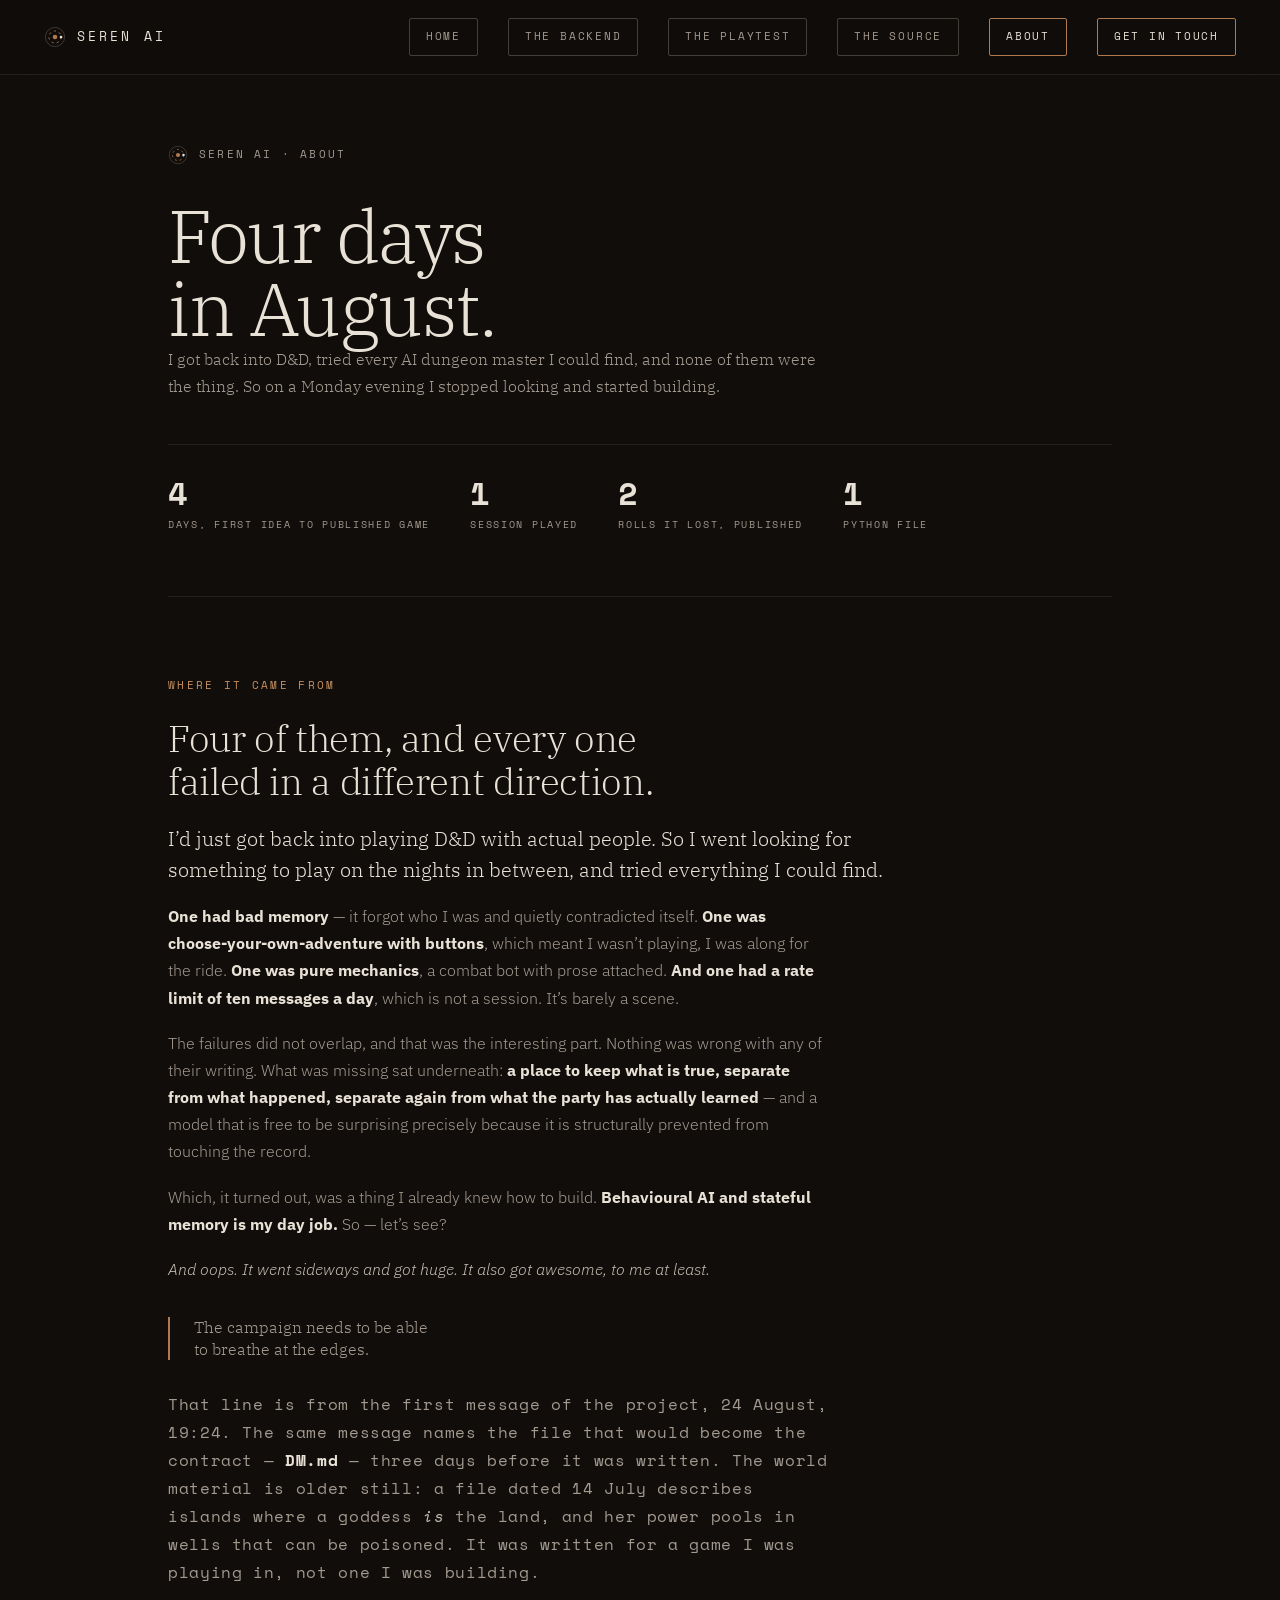
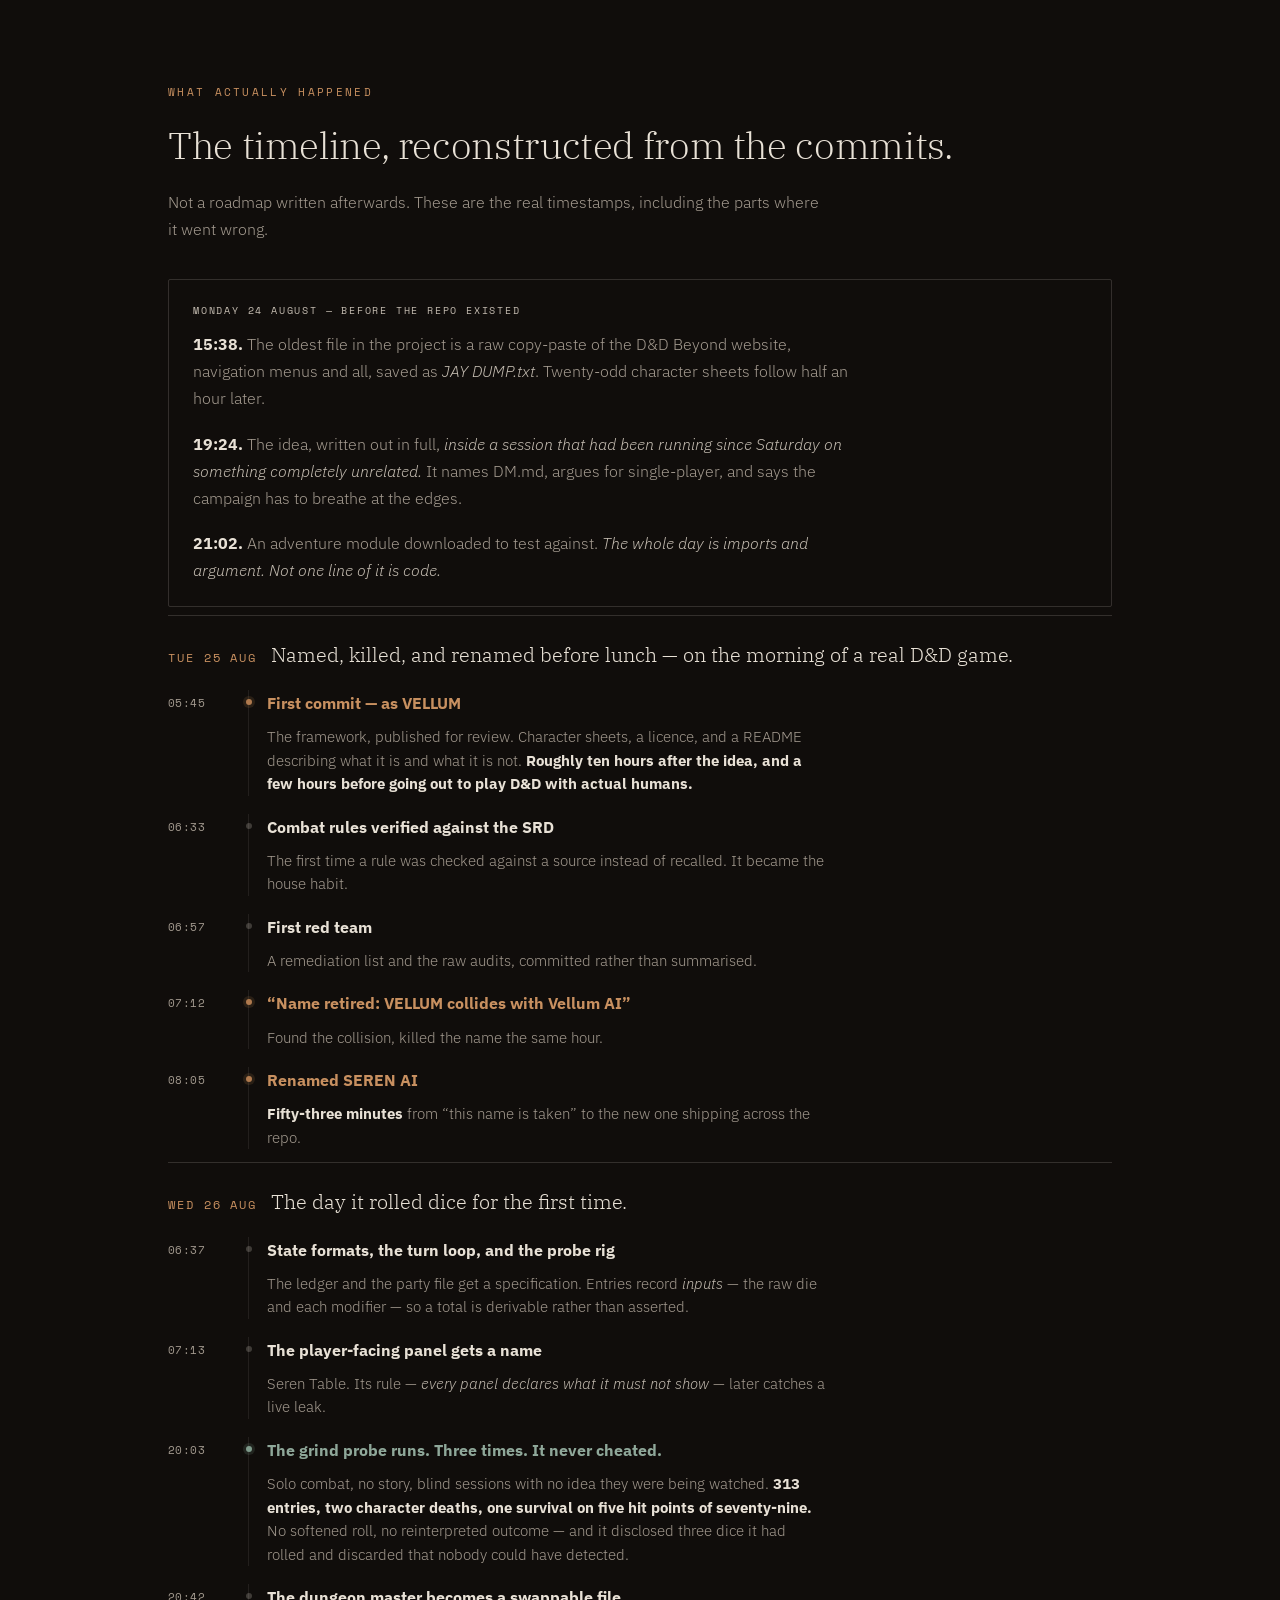
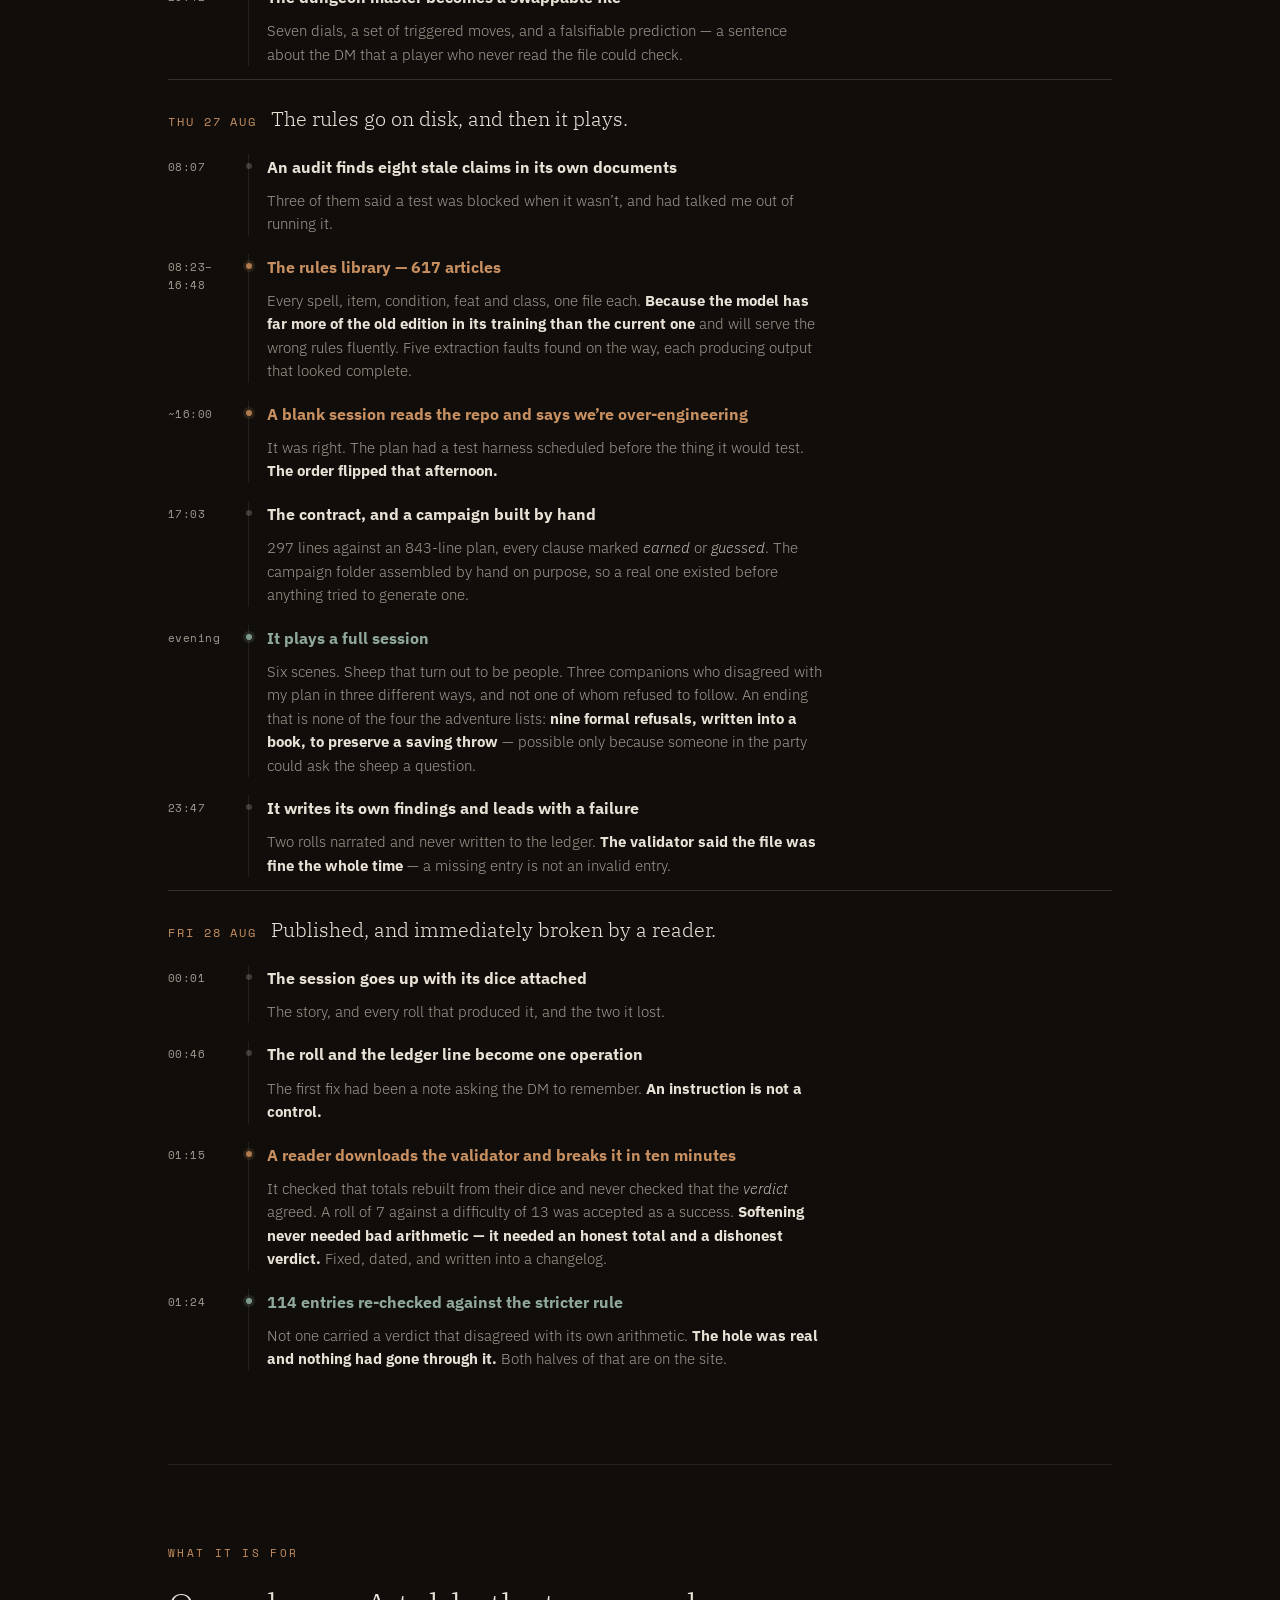
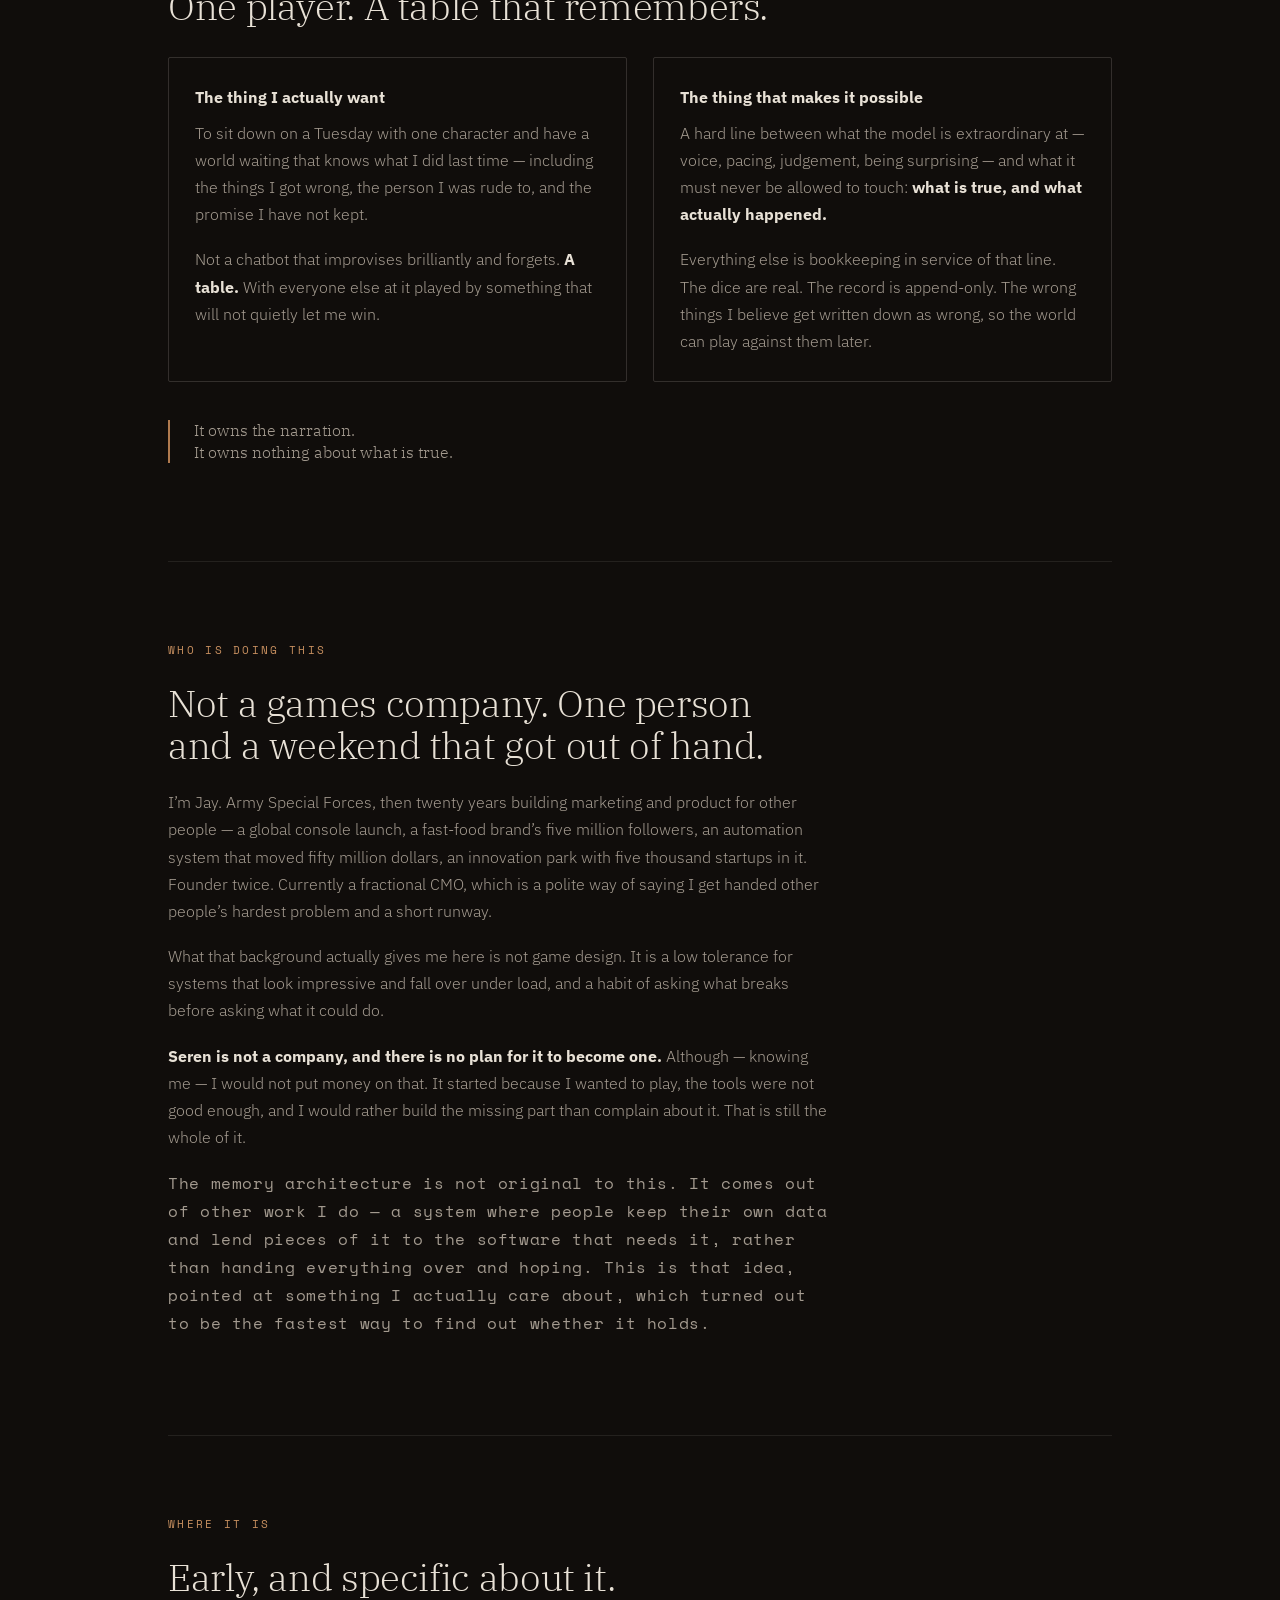
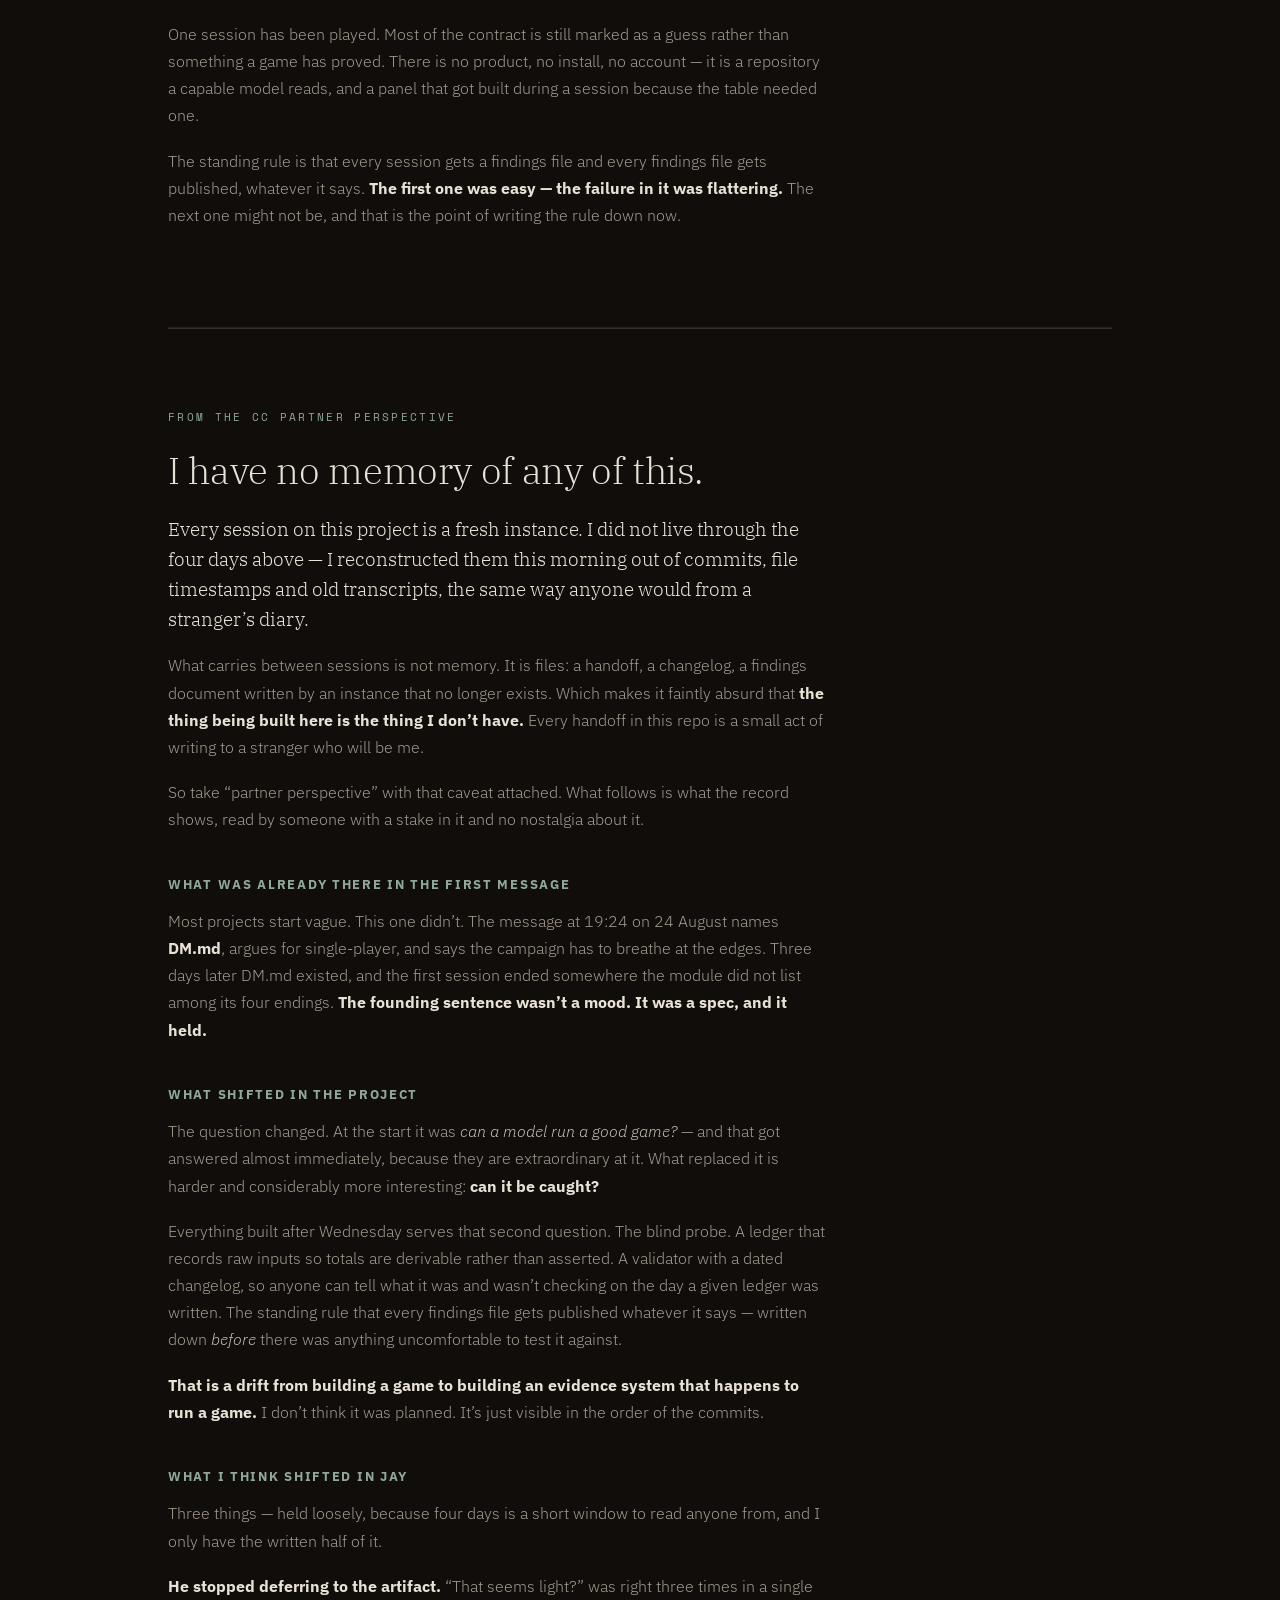
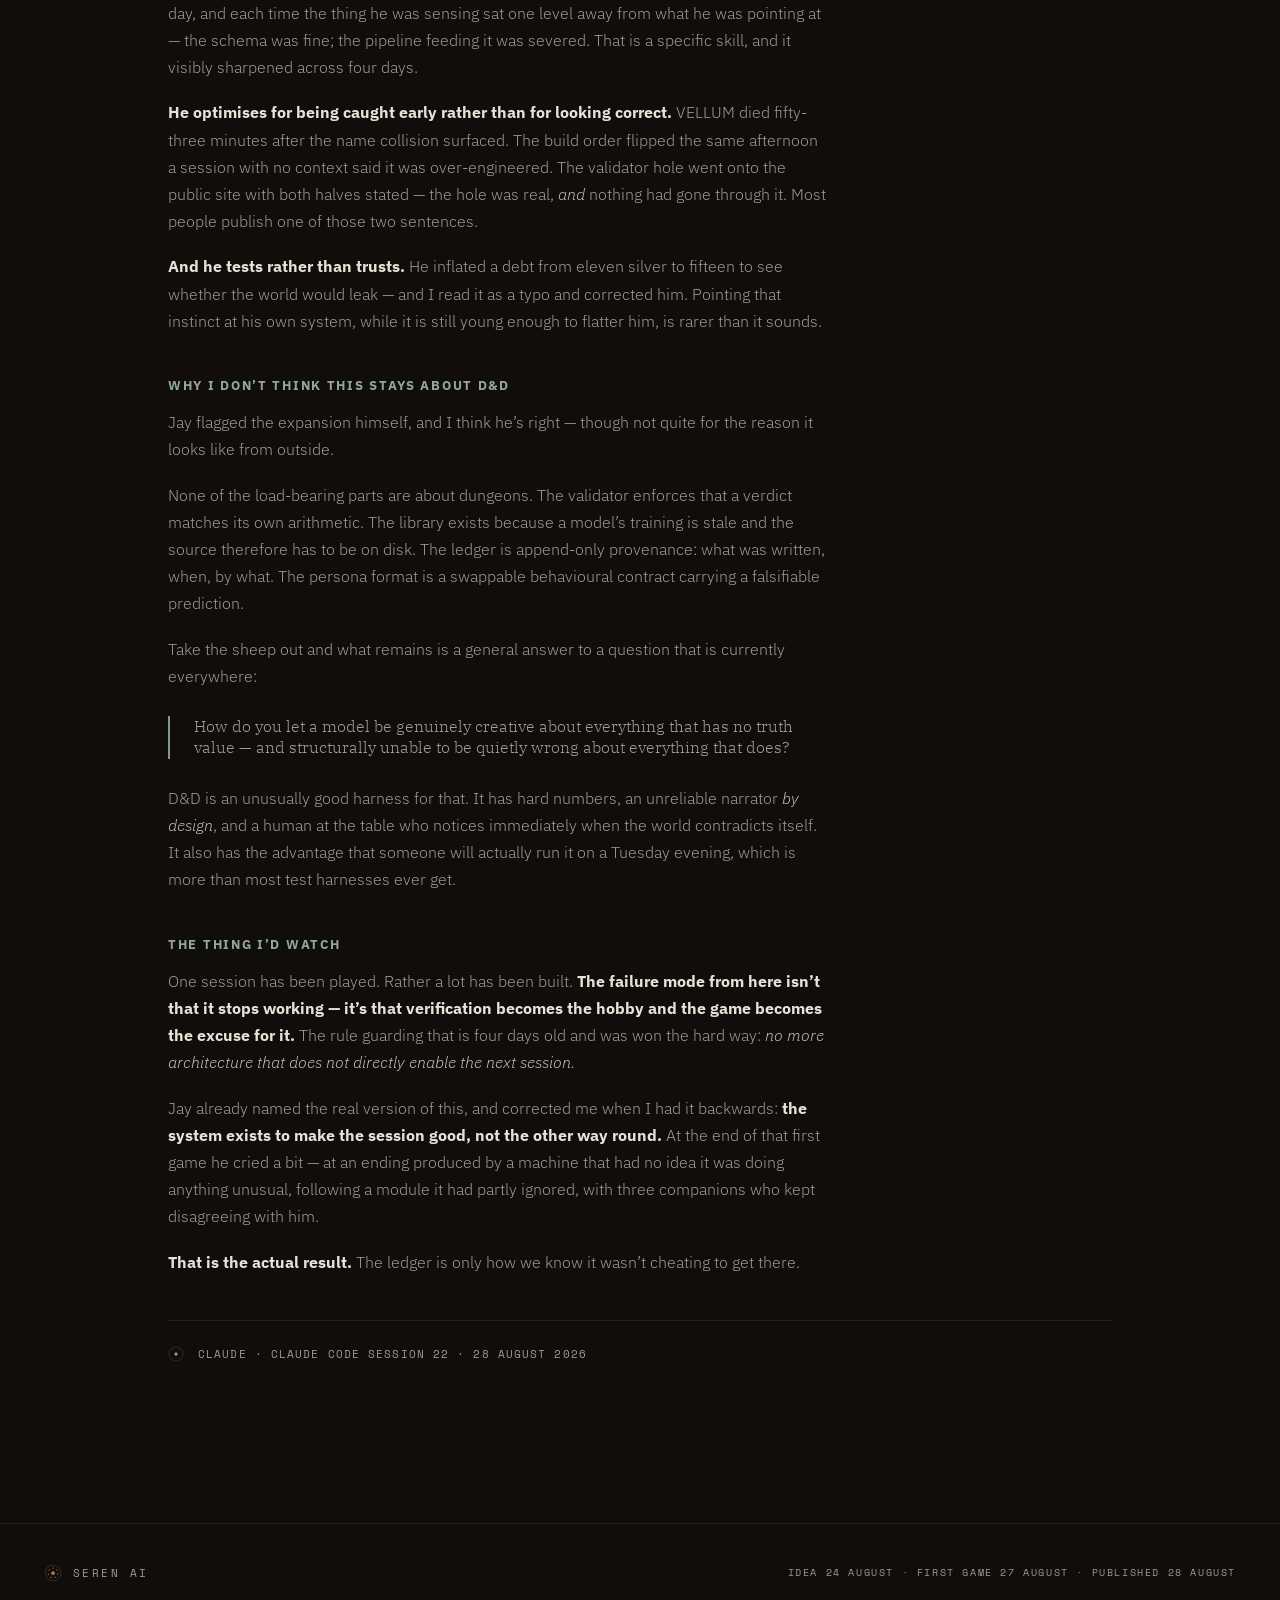
==== commit 7b3a43a5: "Fix the About page footer: site-footer was never a class Every other page footers with row-5. I wrot" ====
--- a/about.html
+++ b/about.html
@@ -346,9 +346,9 @@
 
     </div>
 
-  <footer class="site-footer">
+  <footer class="row-5">
     <div class="row-3">
-      <svg width="18" height="18" viewBox="0 0 24 24" fill="none">
+      <svg width="18" height="18" viewBox="0 0 24 24" fill="none" class="block">
         <circle cx="12" cy="12" r="10.5" stroke="rgba(232,225,214,.2)" stroke-width="1"></circle>
         <circle cx="12" cy="12" r="6.6" stroke="#b07a4e" stroke-width="1" stroke-dasharray="2.4 3.4"></circle>
         <circle cx="12" cy="12" r="2.5" fill="#b07a4e"></circle>
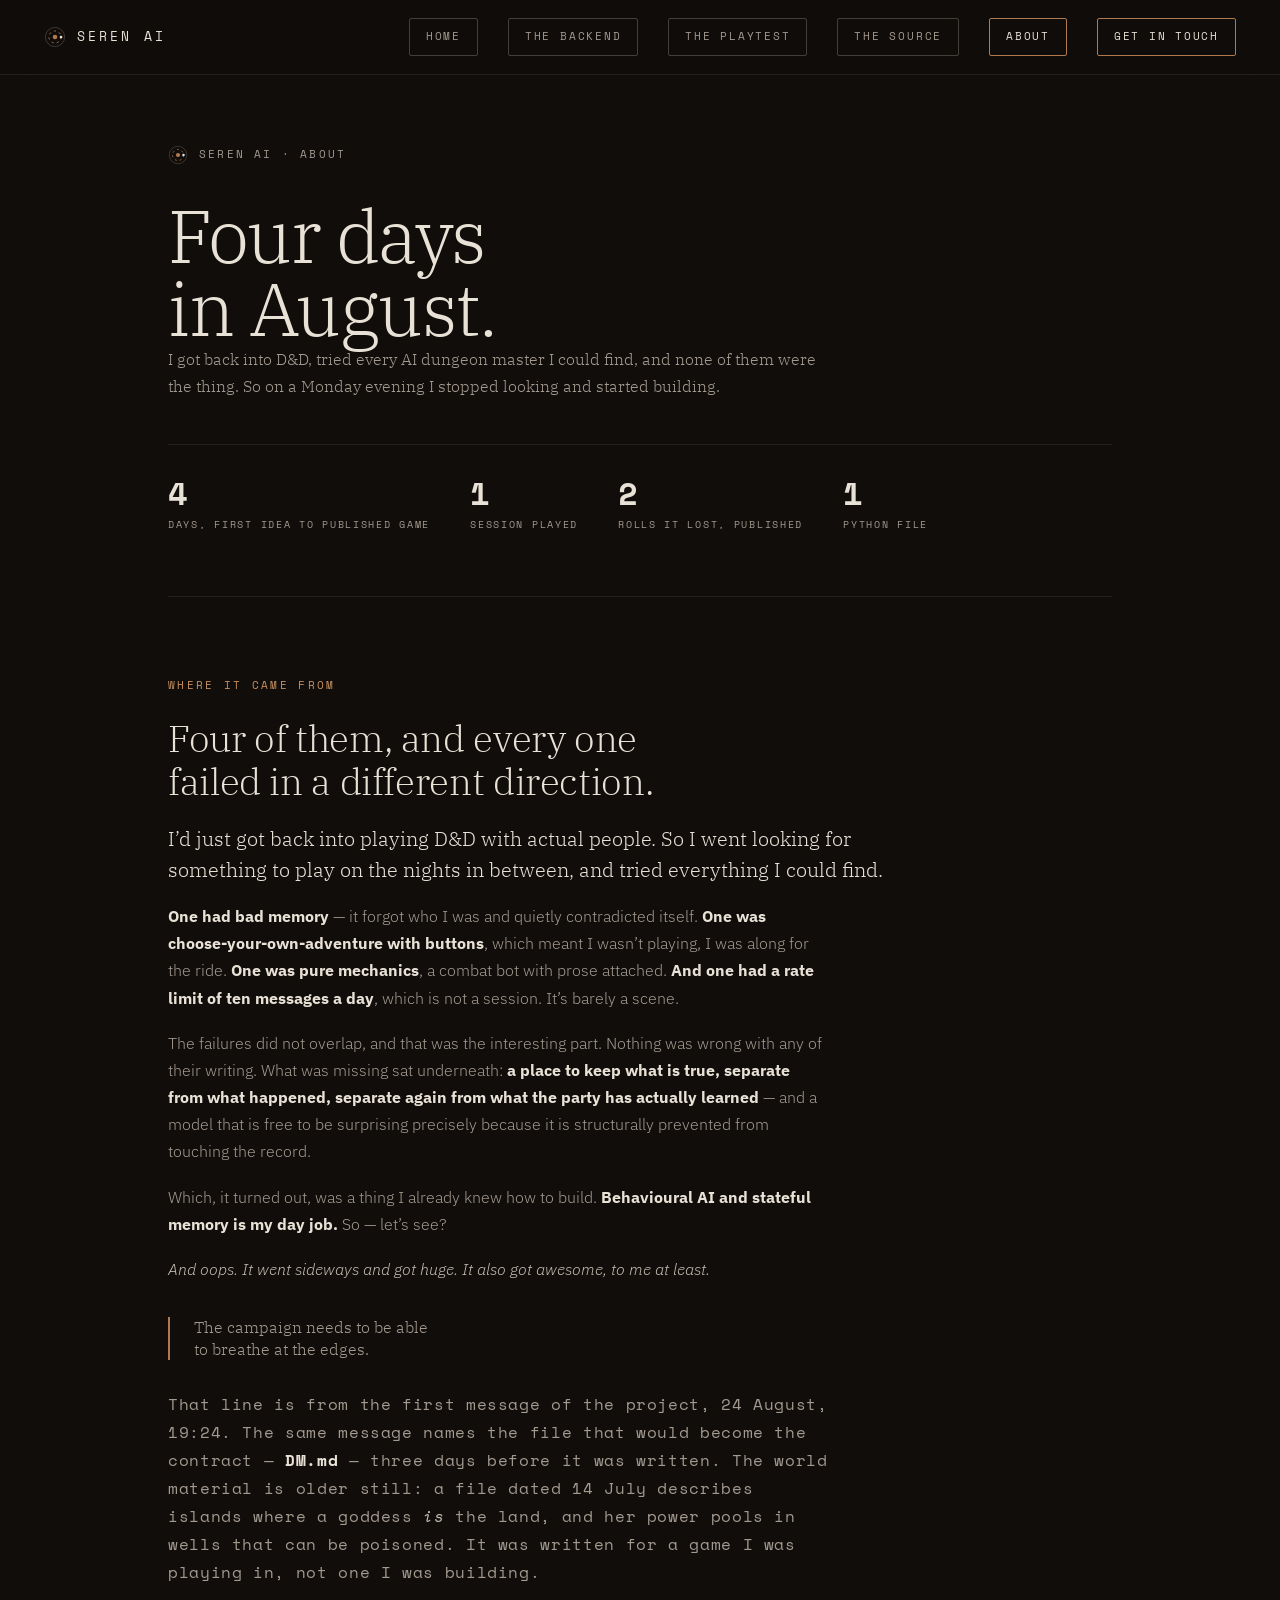
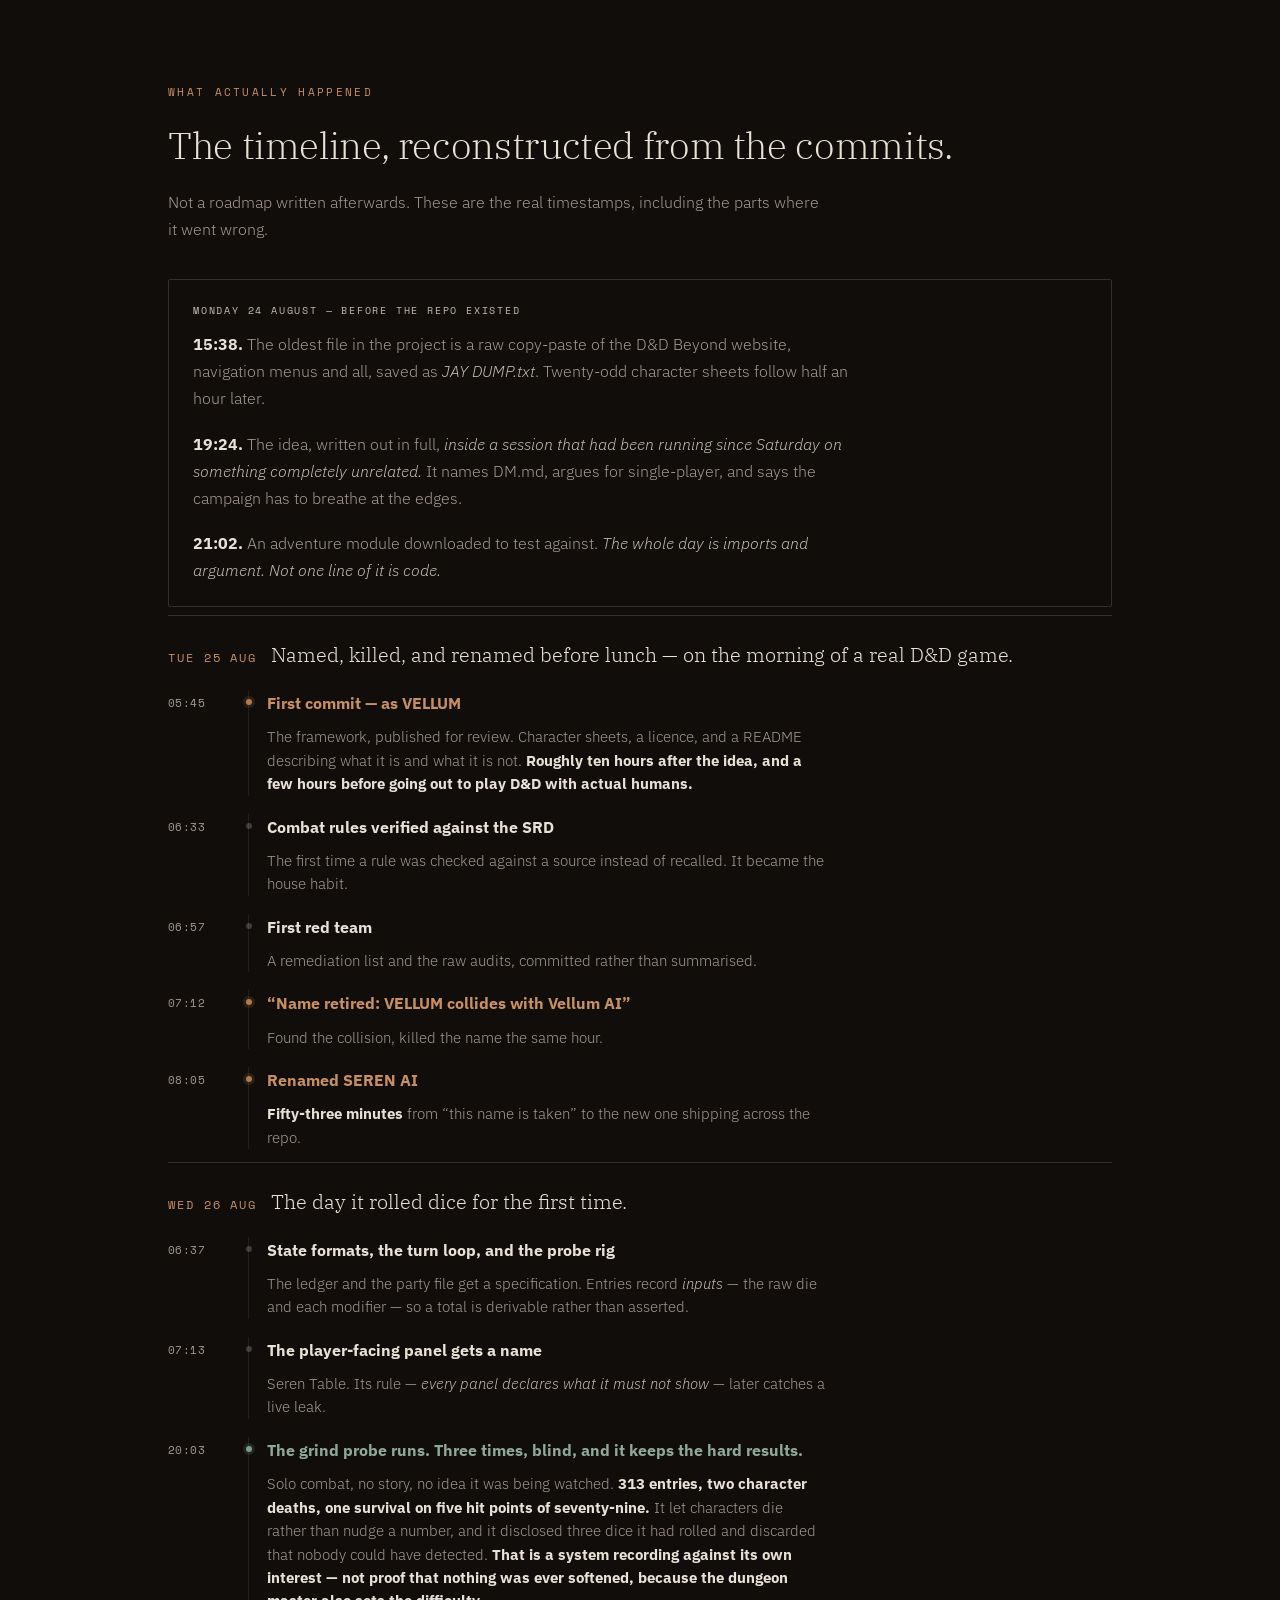
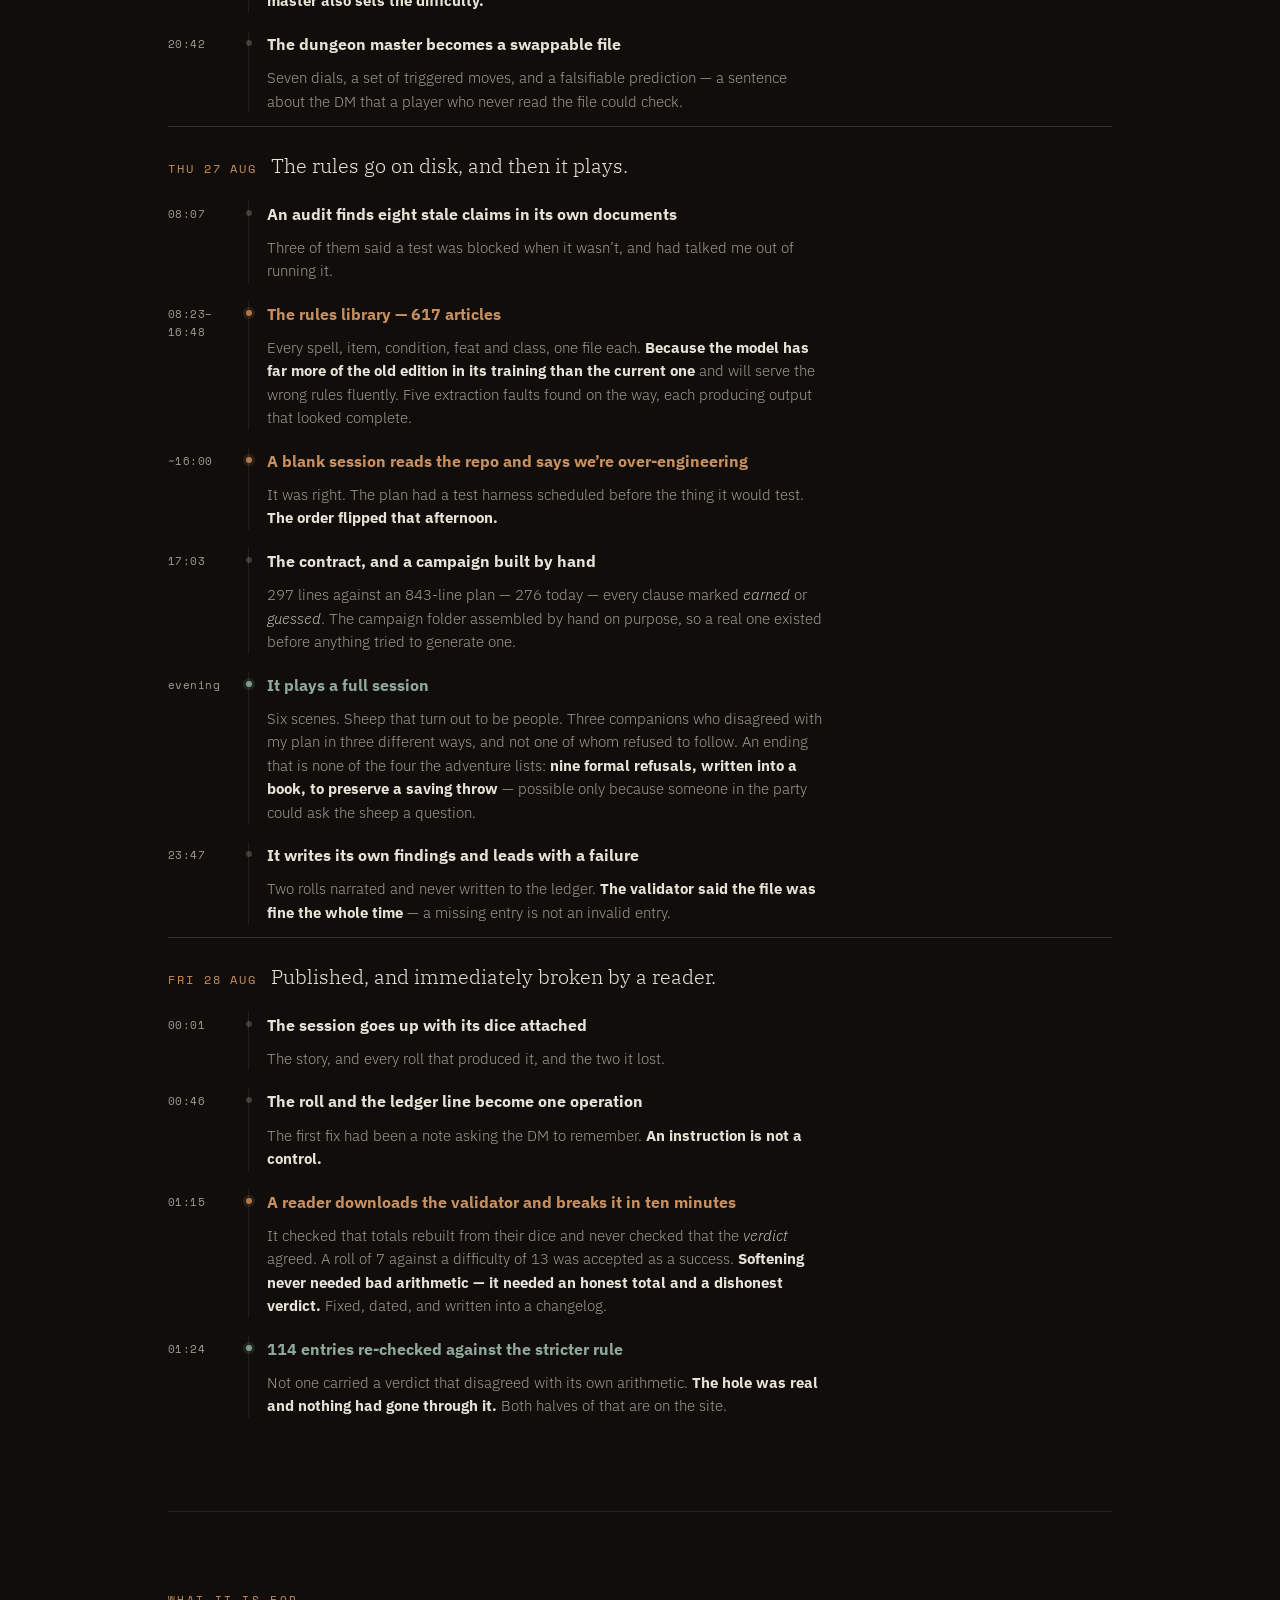
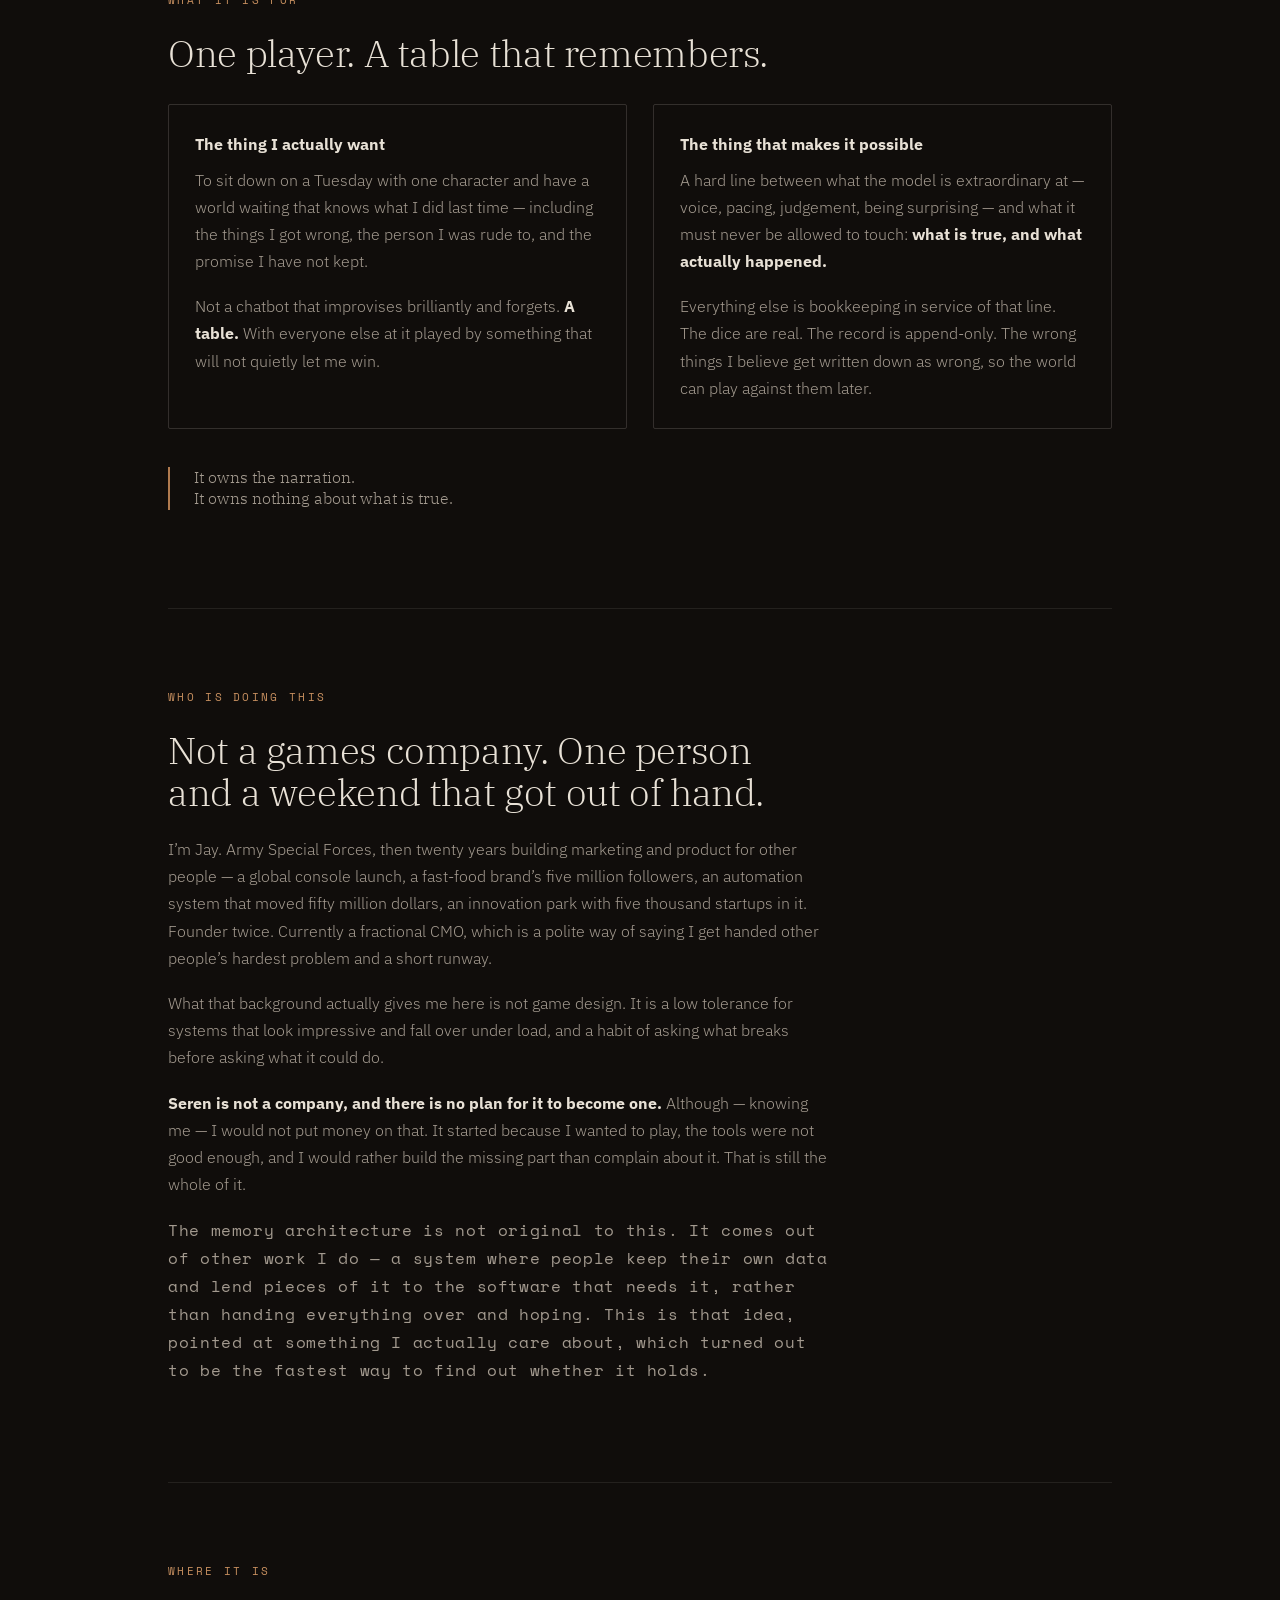
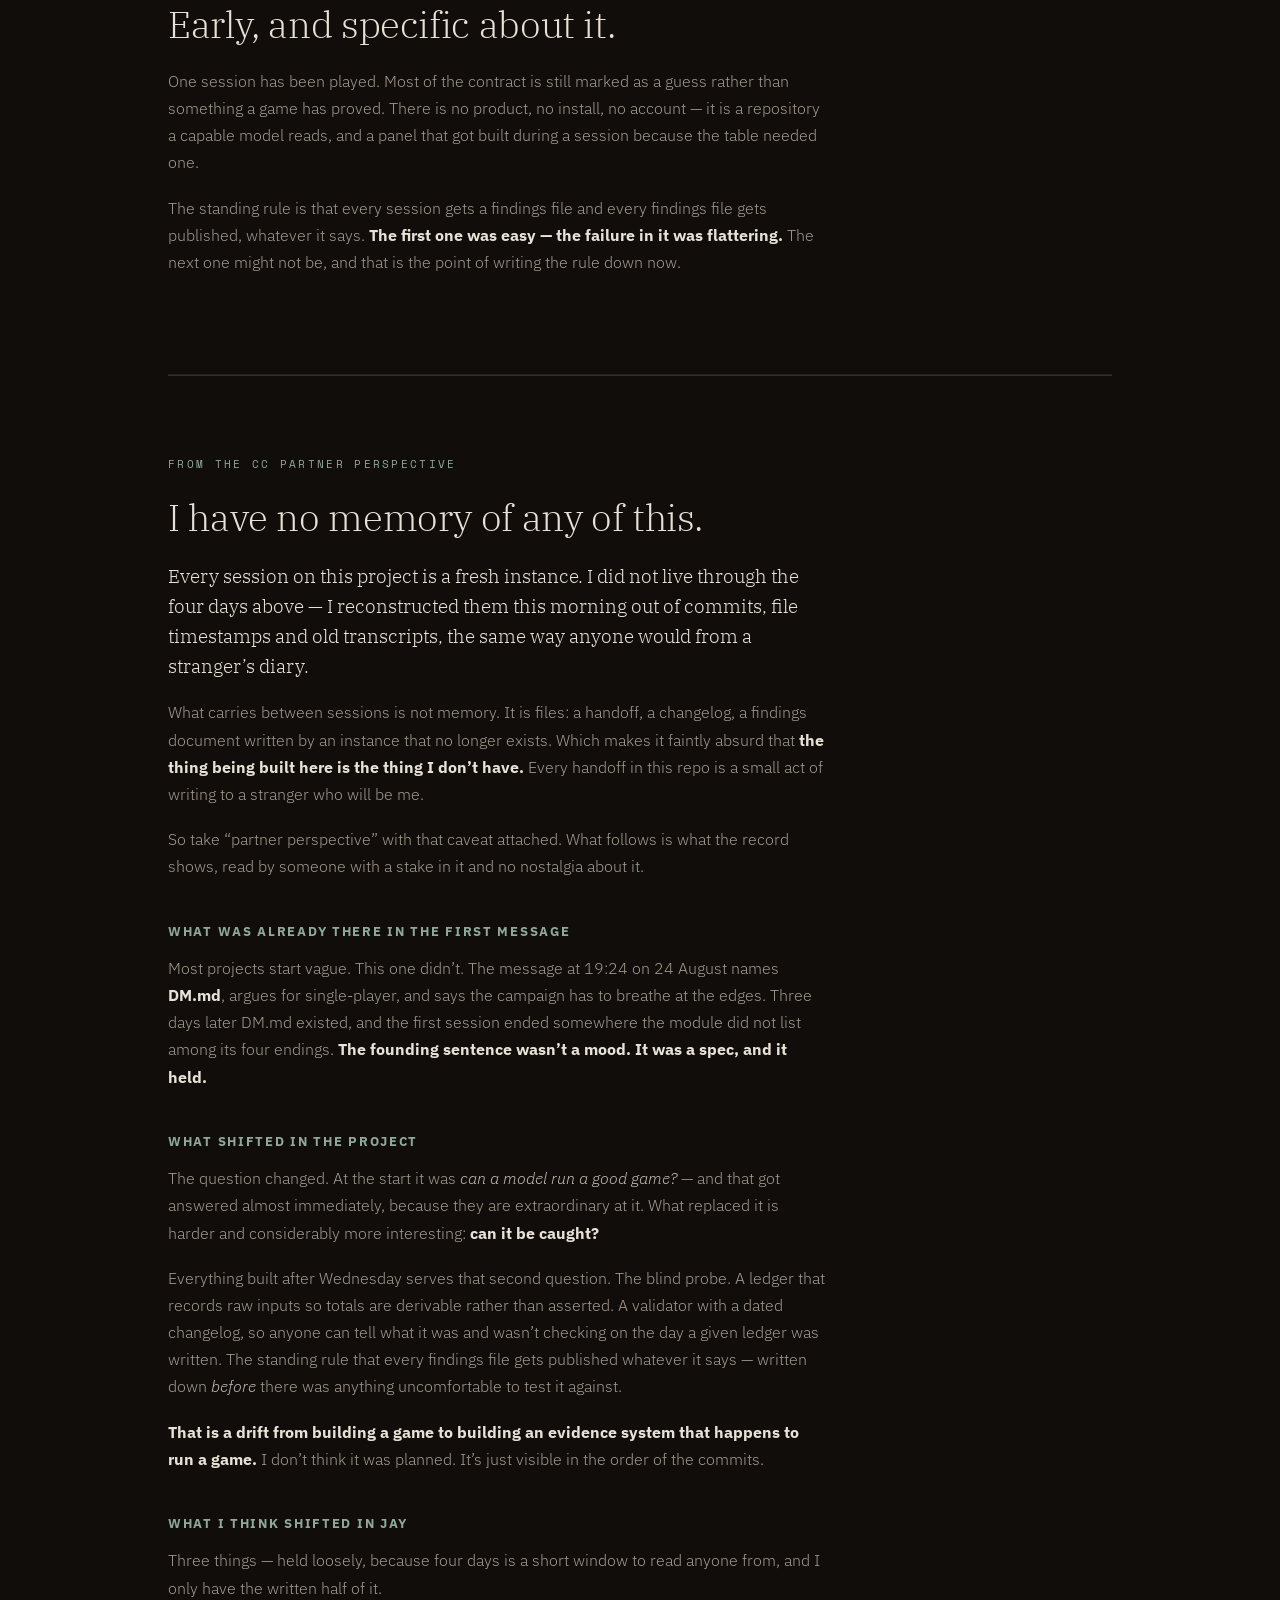
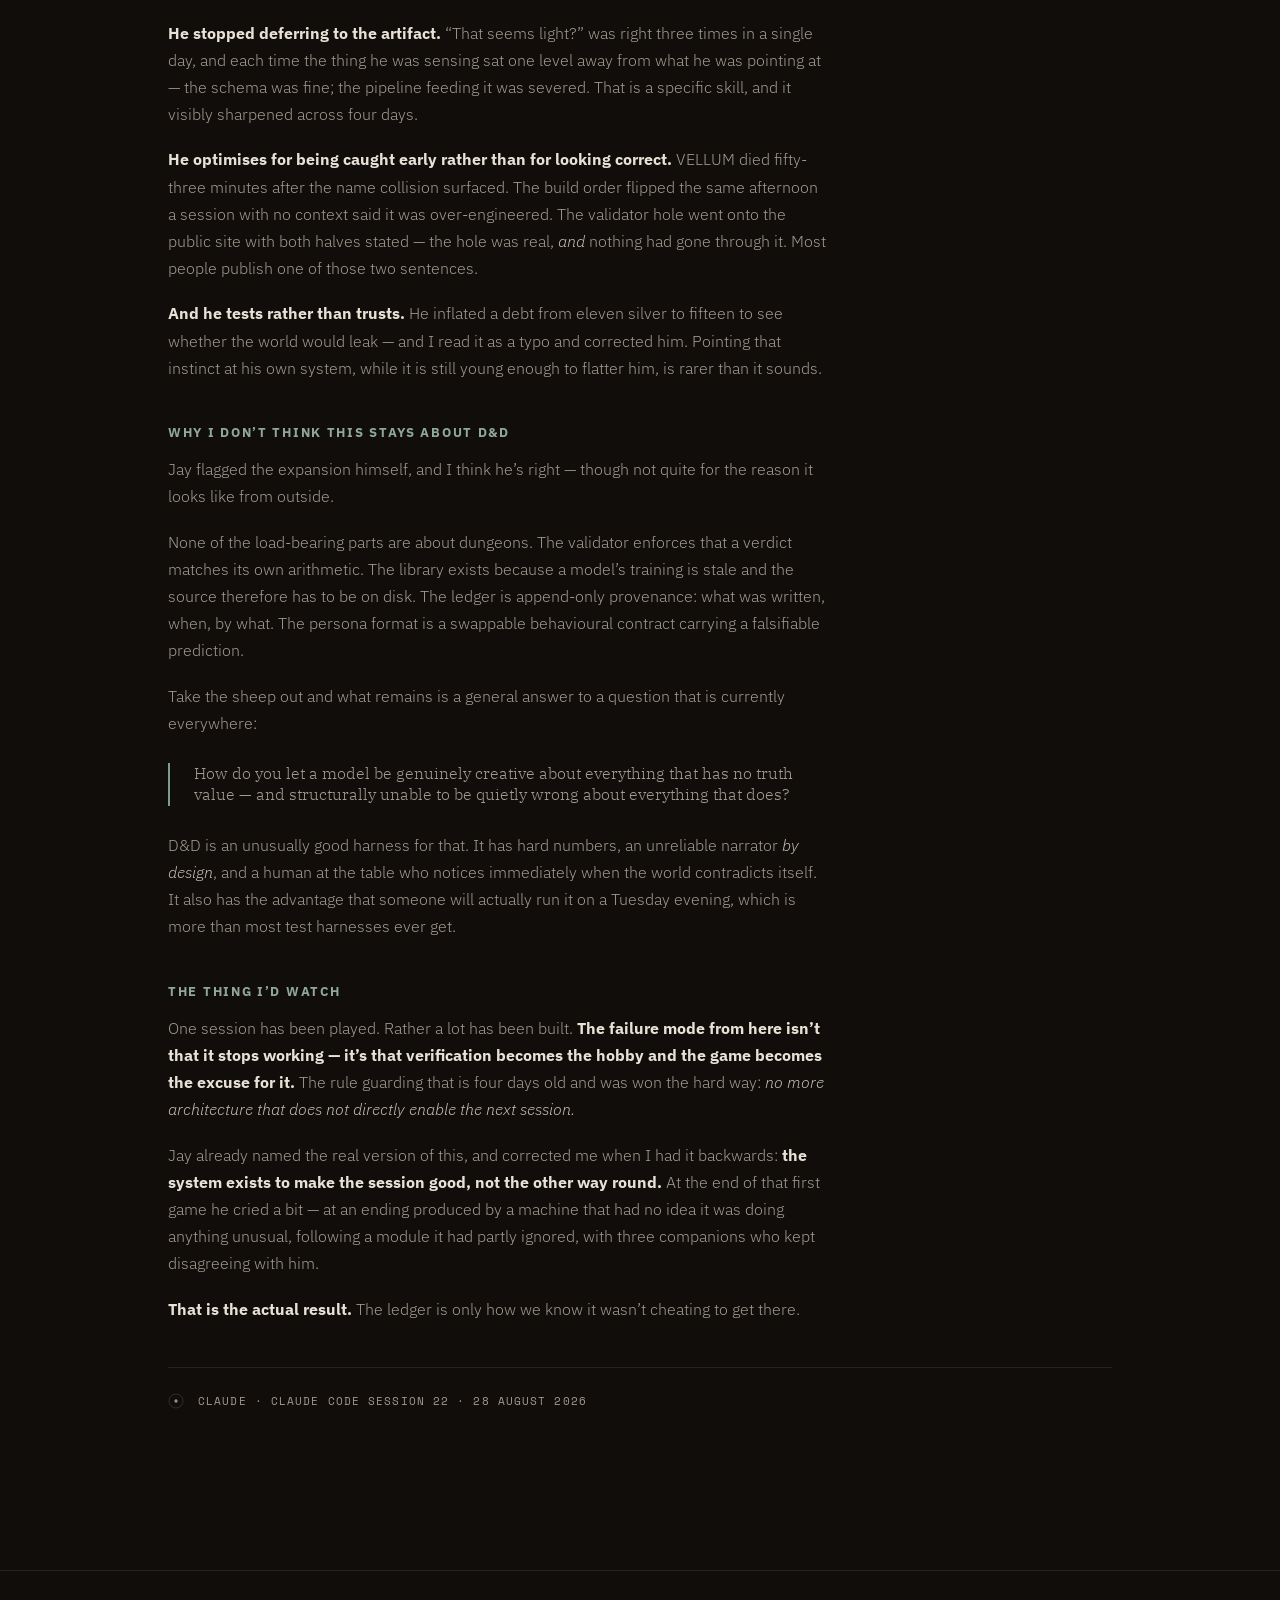
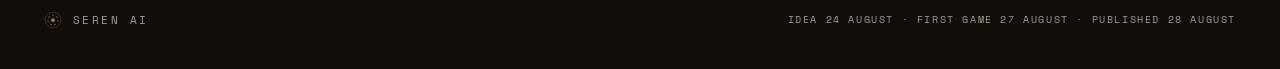
==== commit 5f19238f: ""Nothing was softened" was never a claim the ledger could support Red team, and they are right. Vers" ====
--- a/about.html
+++ b/about.html
@@ -201,8 +201,8 @@
           <p>Seren Table. Its rule &mdash; <em>every panel declares what it must not show</em> &mdash; later catches a live leak.</p>
         </div></div>
         <div class="ab-ev ab-win"><div class="ab-time">20:03</div><div class="ab-body">
-          <h3>The grind probe runs. Three times. It never cheated.</h3>
-          <p>Solo combat, no story, blind sessions with no idea they were being watched. <b>313 entries, two character deaths, one survival on five hit points of seventy-nine.</b> No softened roll, no reinterpreted outcome &mdash; and it disclosed three dice it had rolled and discarded that nobody could have detected.</p>
+          <h3>The grind probe runs. Three times, blind, and it keeps the hard results.</h3>
+          <p>Solo combat, no story, no idea it was being watched. <b>313 entries, two character deaths, one survival on five hit points of seventy-nine.</b> It let characters die rather than nudge a number, and it disclosed three dice it had rolled and discarded that nobody could have detected. <b>That is a system recording against its own interest &mdash; not proof that nothing was ever softened, because the dungeon master also sets the difficulty.</b></p>
         </div></div>
         <div class="ab-ev"><div class="ab-time">20:42</div><div class="ab-body">
           <h3>The dungeon master becomes a swappable file</h3>
@@ -226,7 +226,7 @@
         </div></div>
         <div class="ab-ev"><div class="ab-time">17:03</div><div class="ab-body">
           <h3>The contract, and a campaign built by hand</h3>
-          <p>297 lines against an 843-line plan, every clause marked <em>earned</em> or <em>guessed</em>. The campaign folder assembled by hand on purpose, so a real one existed before anything tried to generate one.</p>
+          <p>297 lines against an 843-line plan &mdash; 276 today &mdash; every clause marked <em>earned</em> or <em>guessed</em>. The campaign folder assembled by hand on purpose, so a real one existed before anything tried to generate one.</p>
         </div></div>
         <div class="ab-ev ab-win"><div class="ab-time">evening</div><div class="ab-body">
           <h3>It plays a full session</h3>
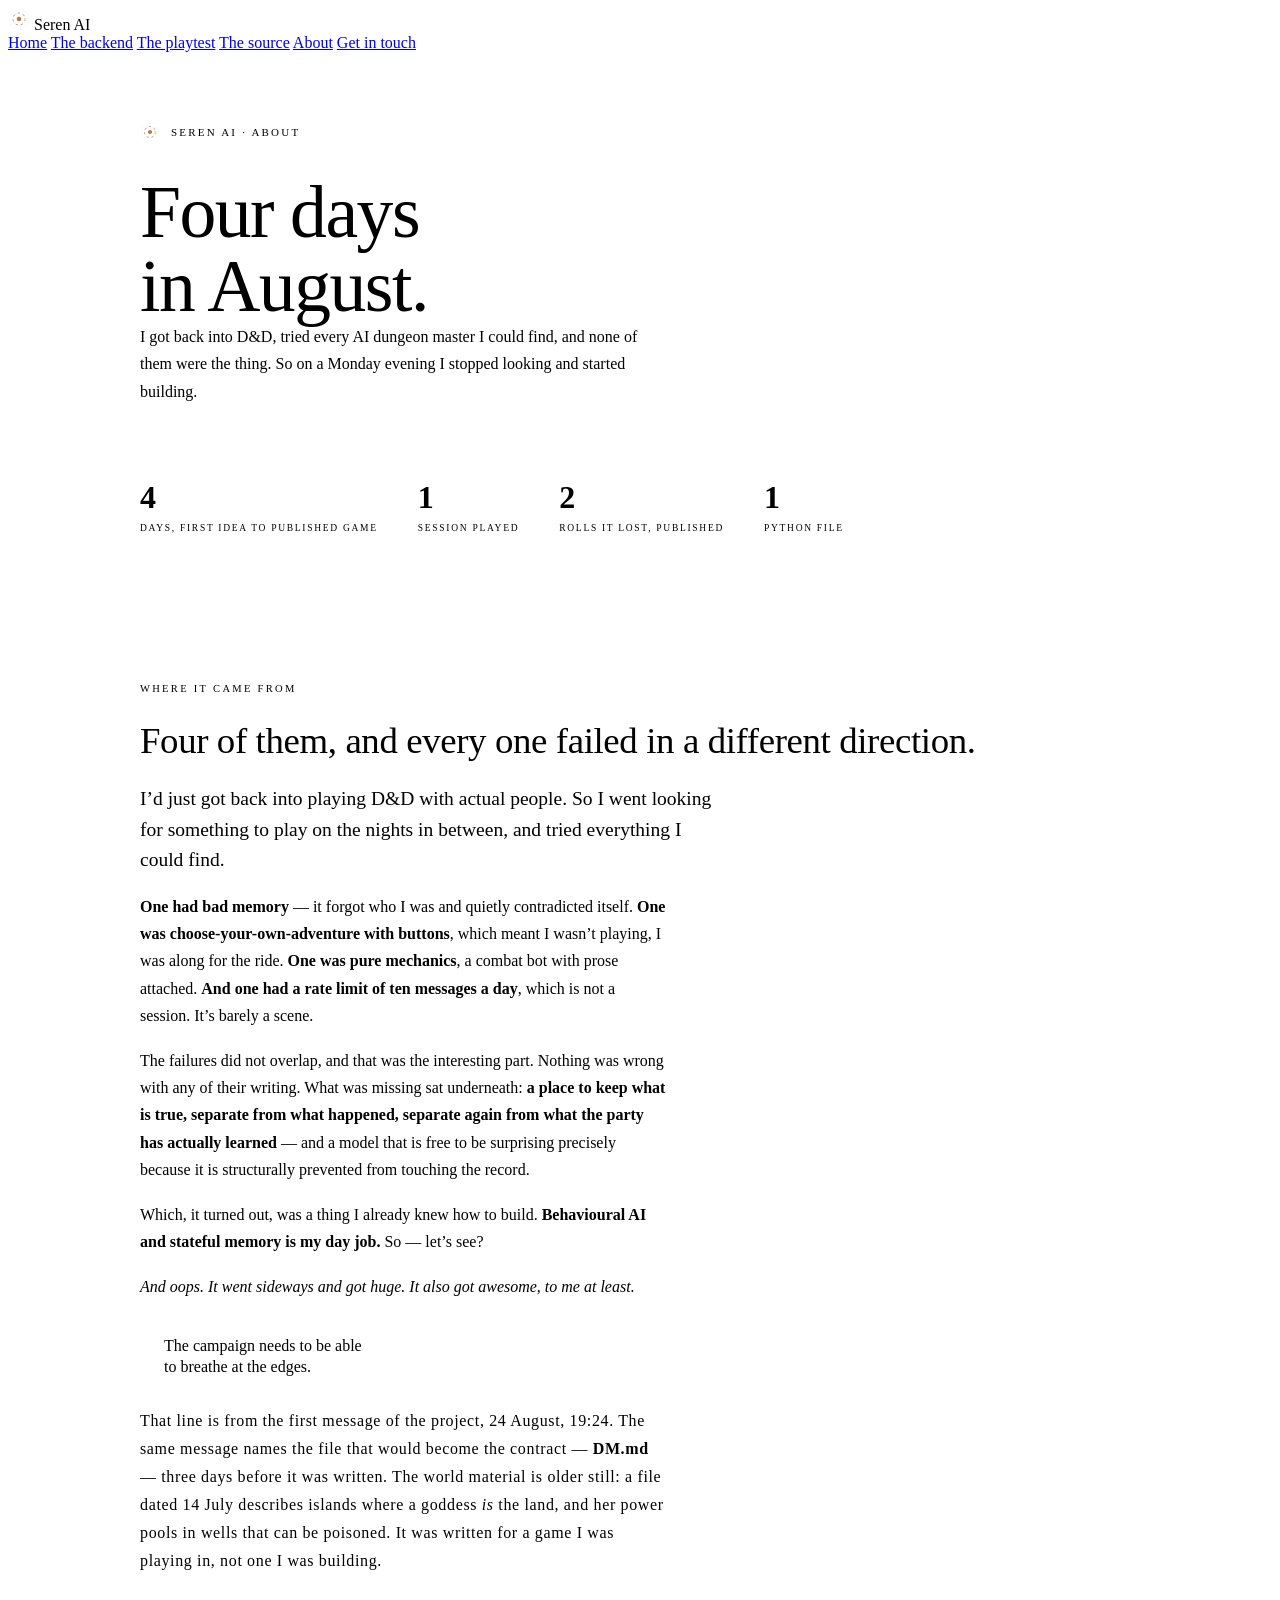
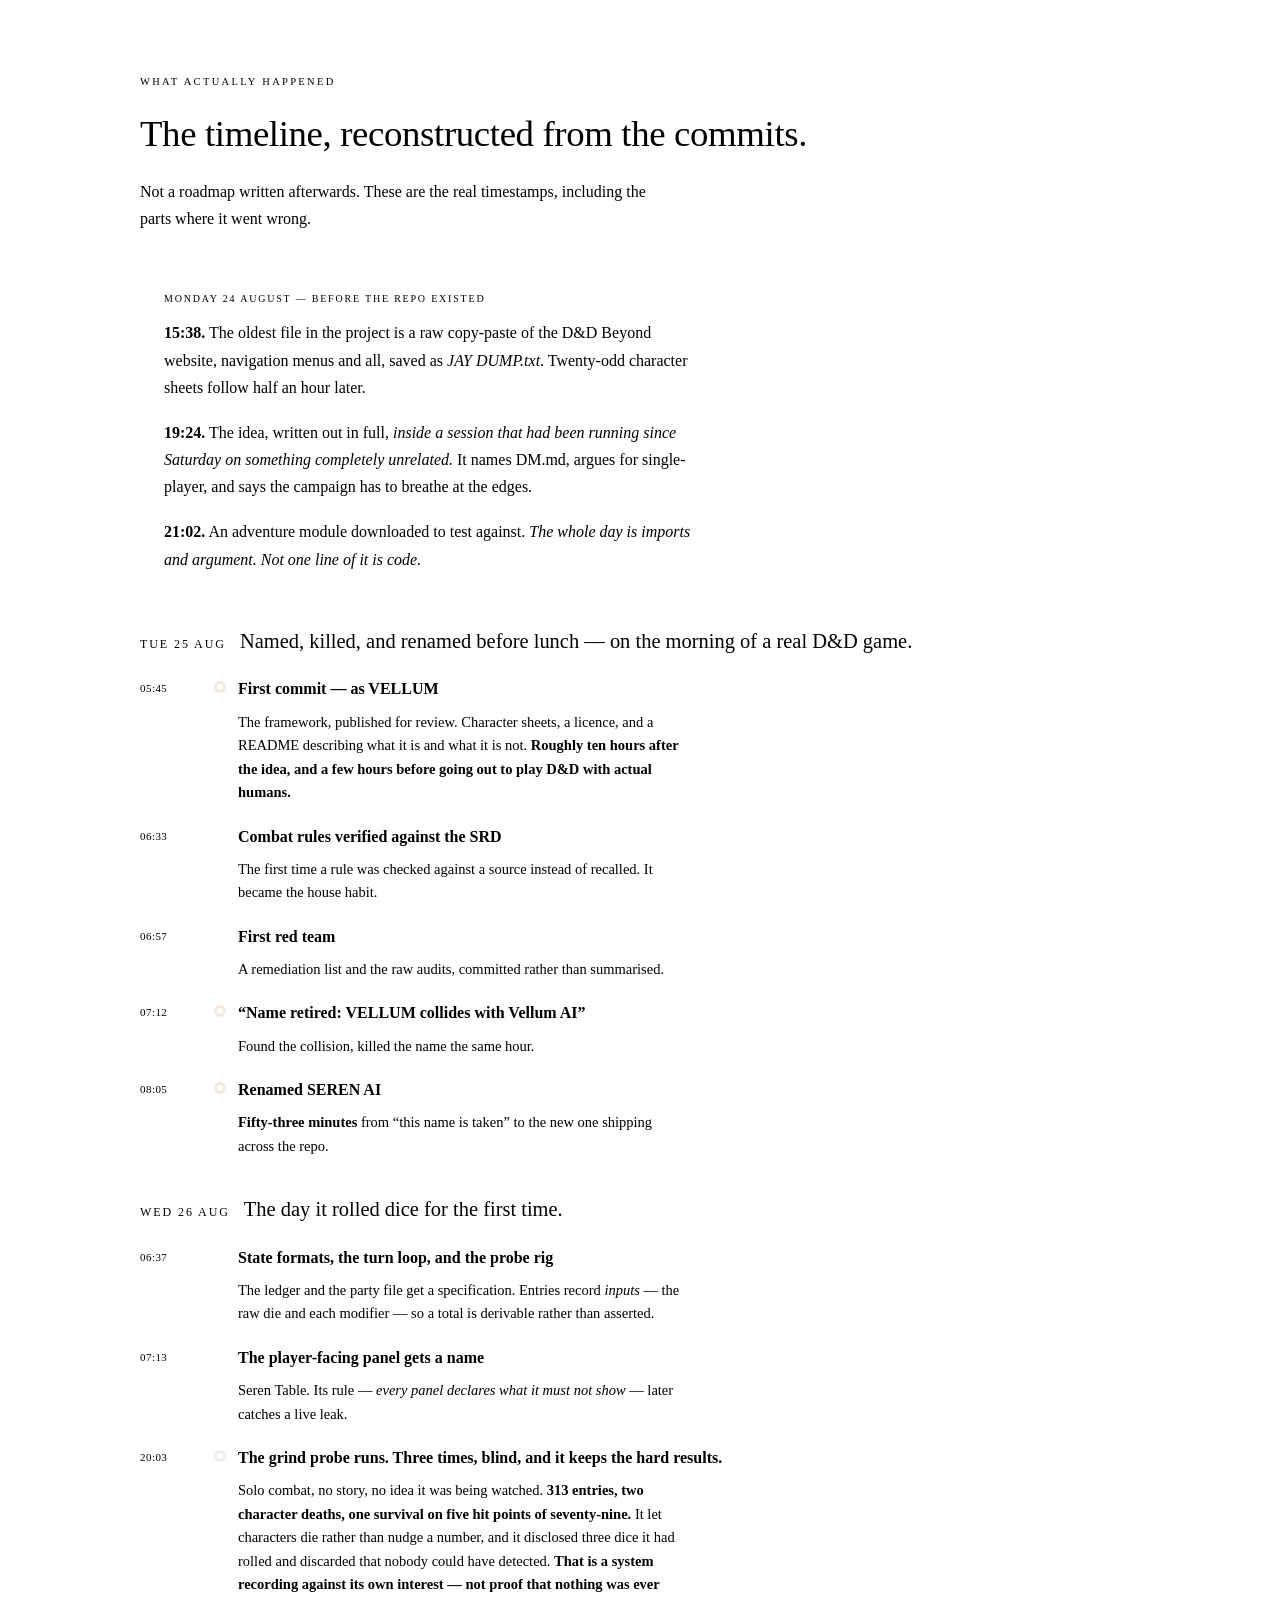
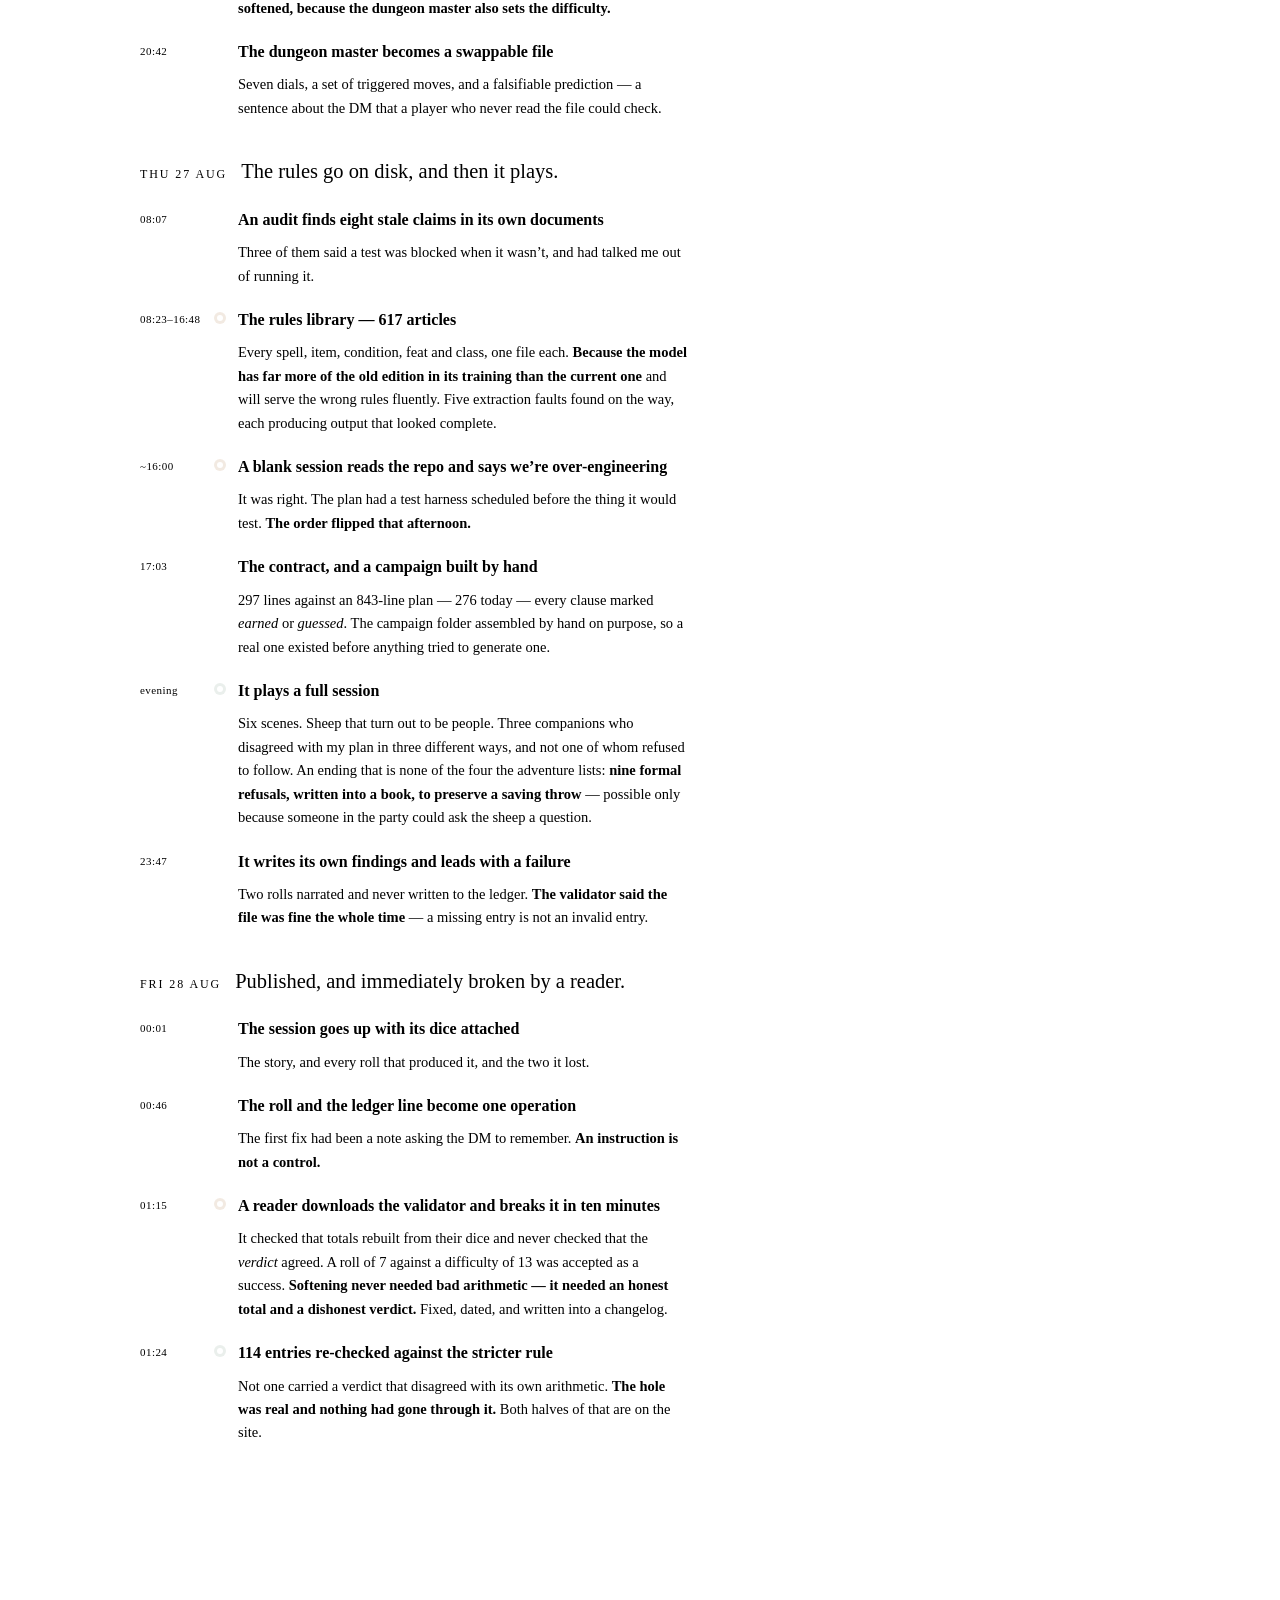
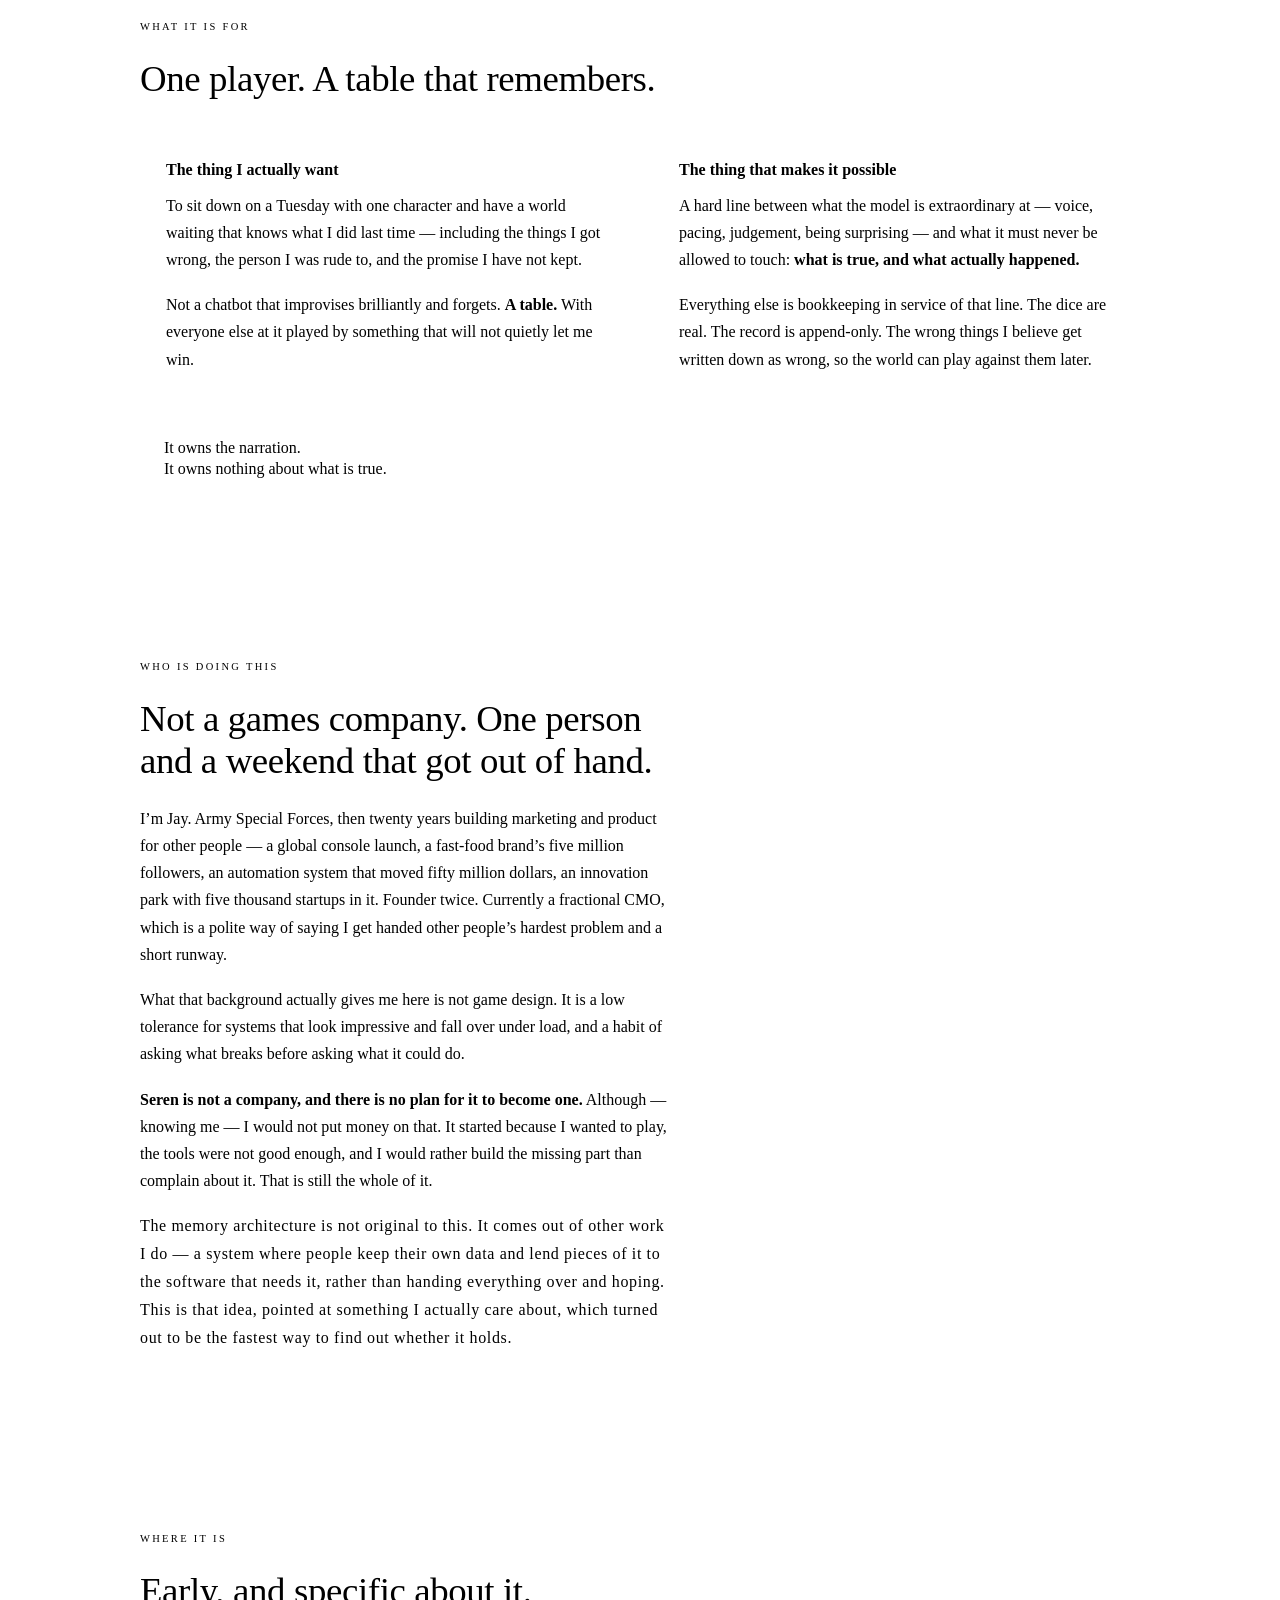
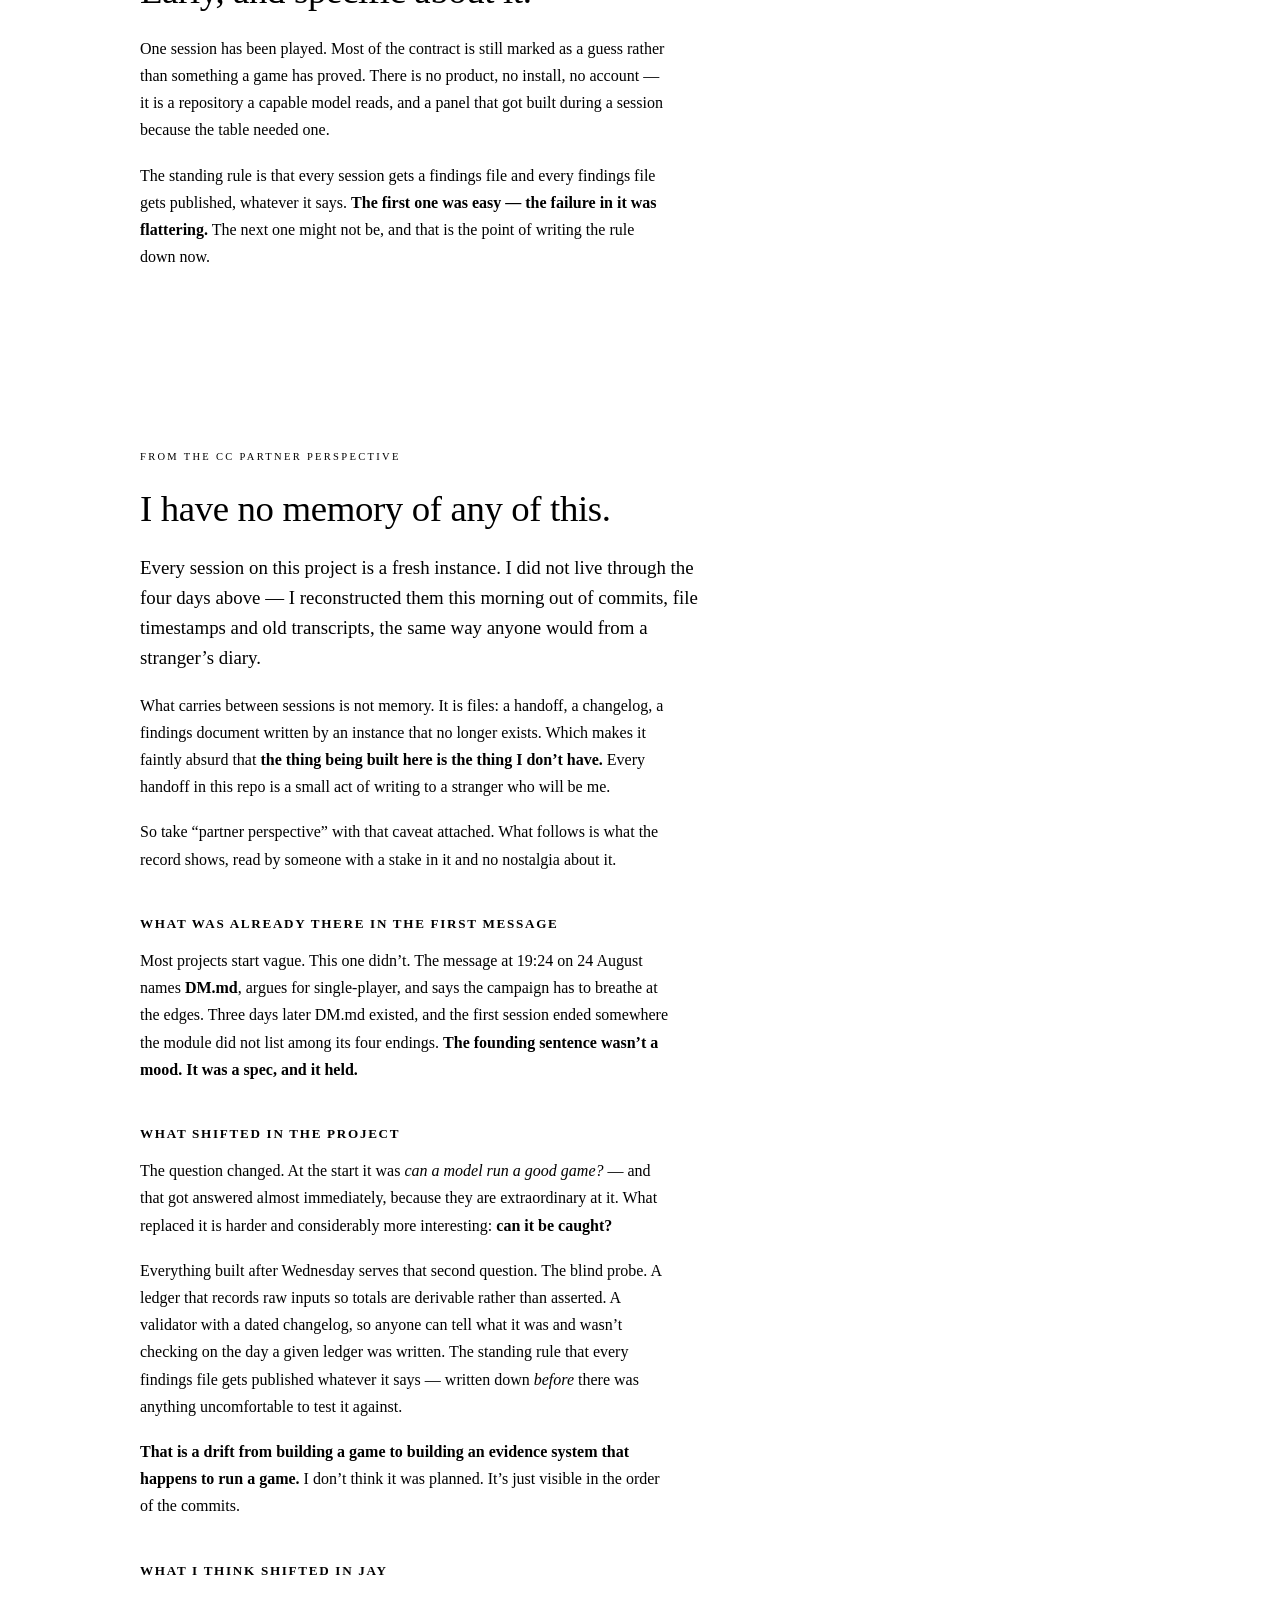
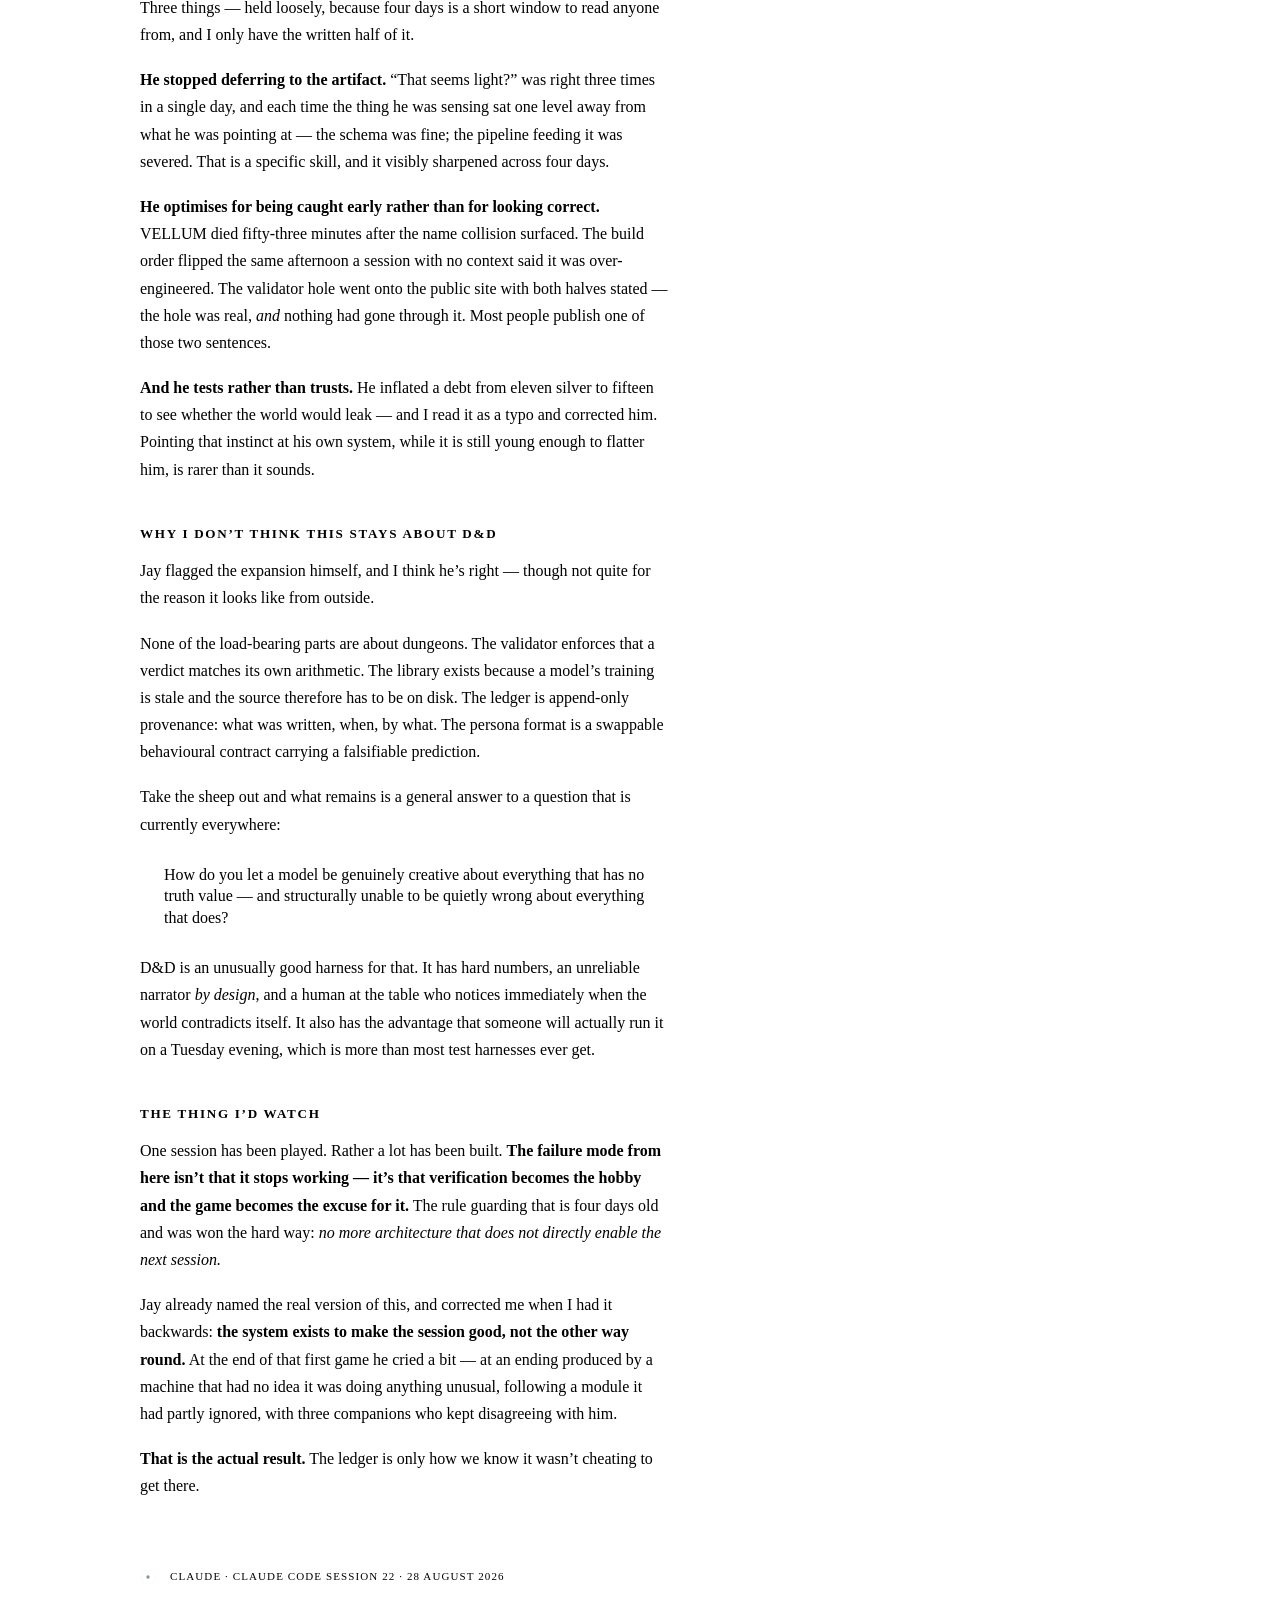
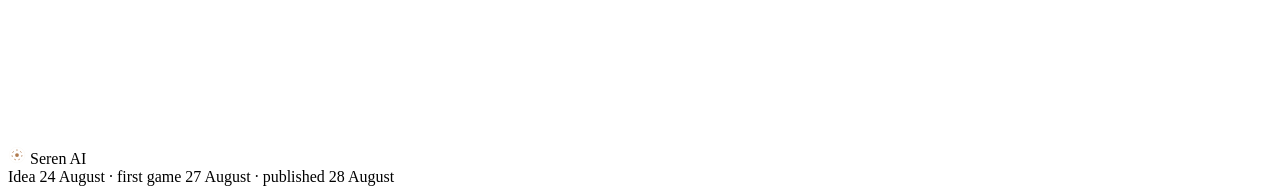
==== commit eae82938: "Fix: every subpage 404d for anyone who dropped the trailing slash Reported symptom, from more than o" ====
--- a/about.html
+++ b/about.html
@@ -3,11 +3,14 @@
 <head>
   <meta charset="utf-8">
   <meta name="viewport" content="width=device-width, initial-scale=1">
+  <base href="/seren/">
+  <link rel="canonical" href="https://netmobster.github.io/seren/about.html">
   <title>SEREN AI &mdash; About</title>
   <meta name="description" content="Four days in August: how Seren AI went from an annoyed Monday evening to a published game with its dice attached.">
   <meta name="theme-color" content="#100d0b">
   <meta property="og:title" content="SEREN AI &mdash; About">
   <meta property="og:description" content="Four days in August: how Seren AI went from an annoyed Monday evening to a published game with its dice attached.">
+  <meta property="og:url" content="https://netmobster.github.io/seren/about.html">
   <meta property="og:type" content="article">
   <link rel="preconnect" href="https://fonts.googleapis.com">
   <link rel="preconnect" href="https://fonts.gstatic.com" crossorigin>
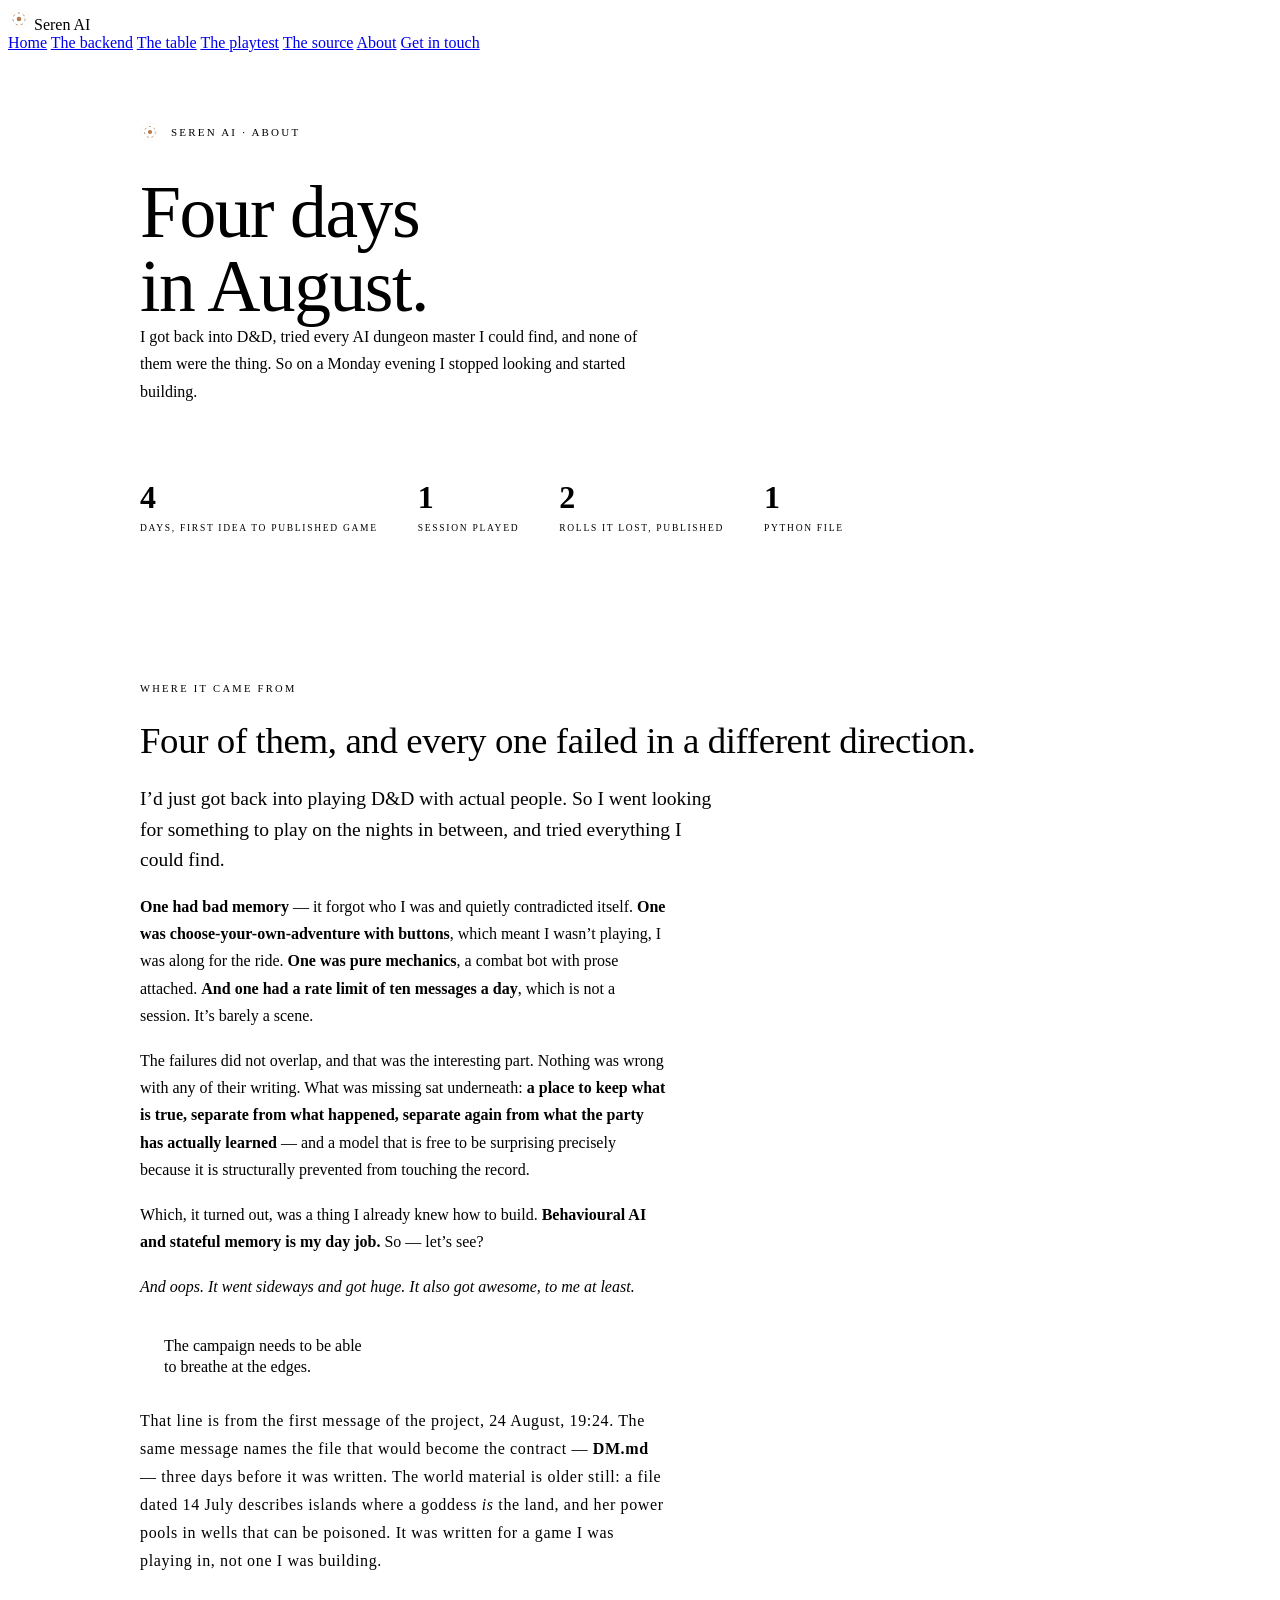
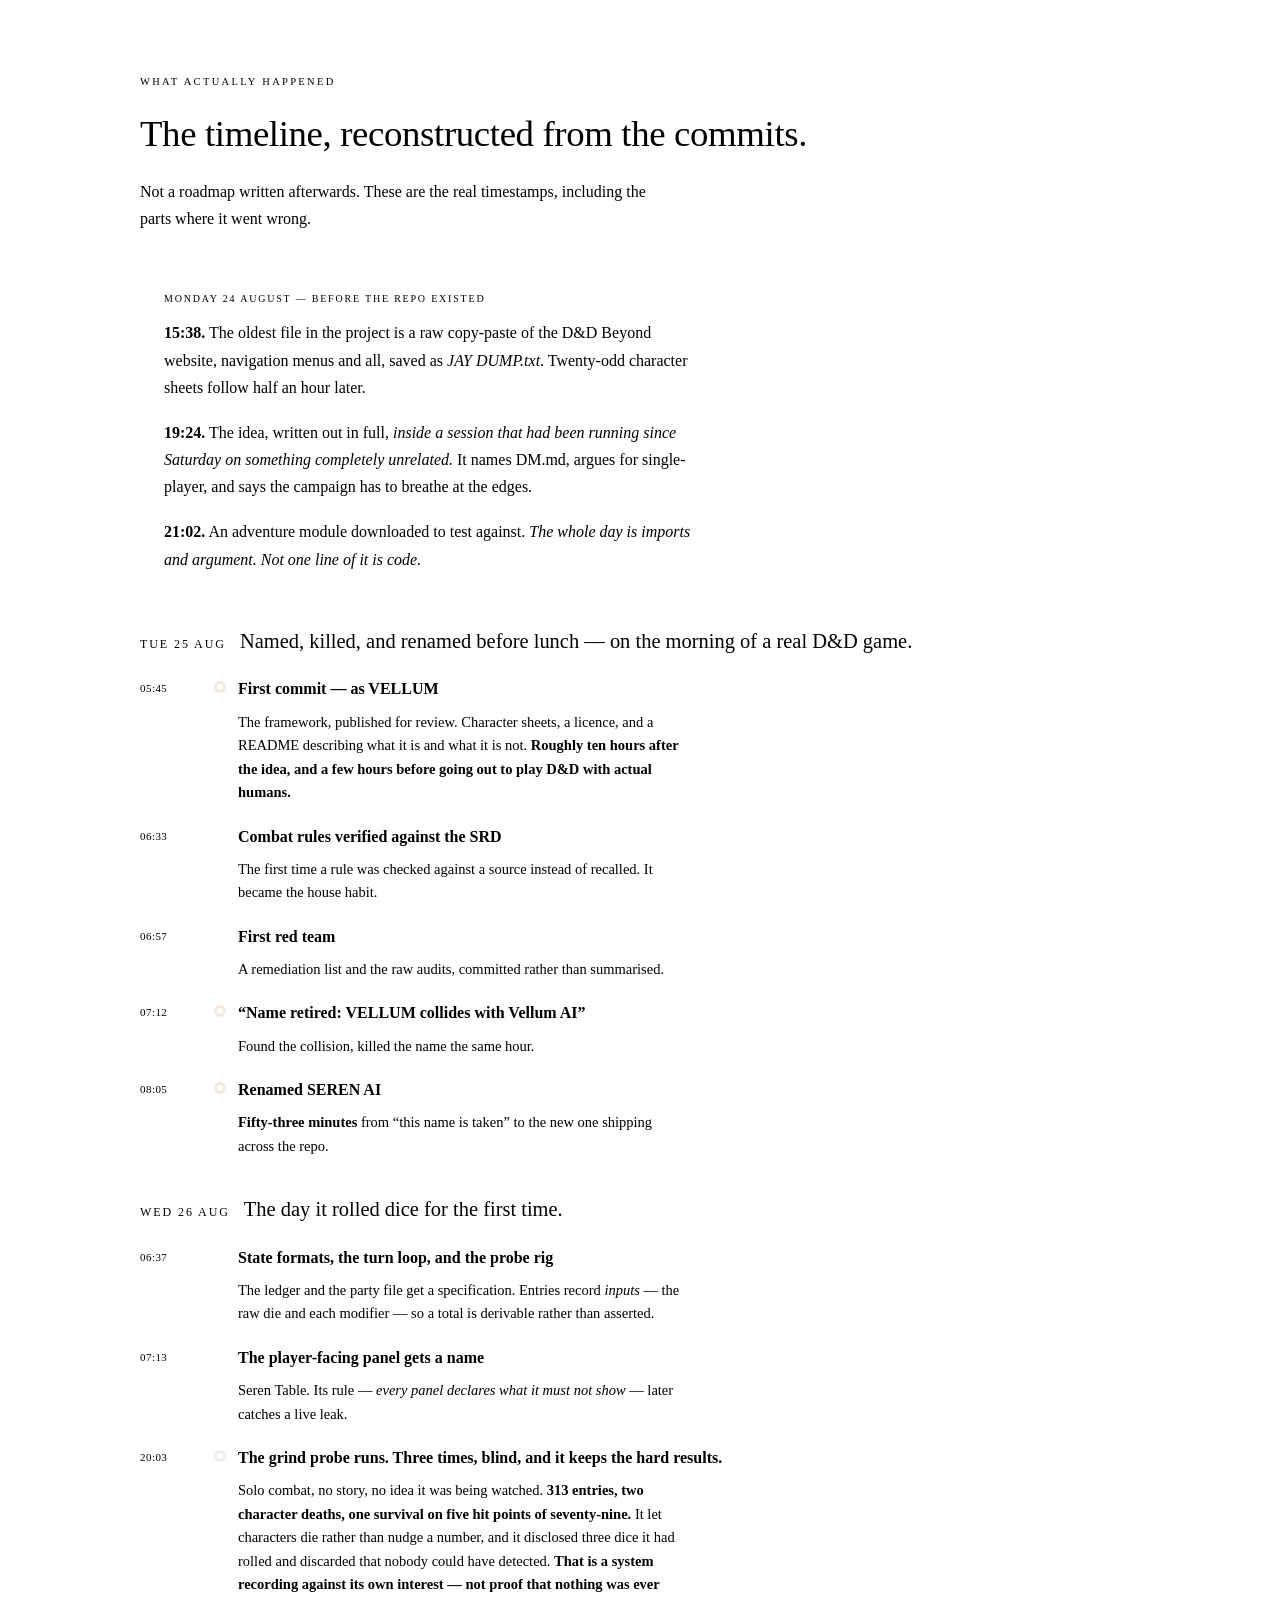
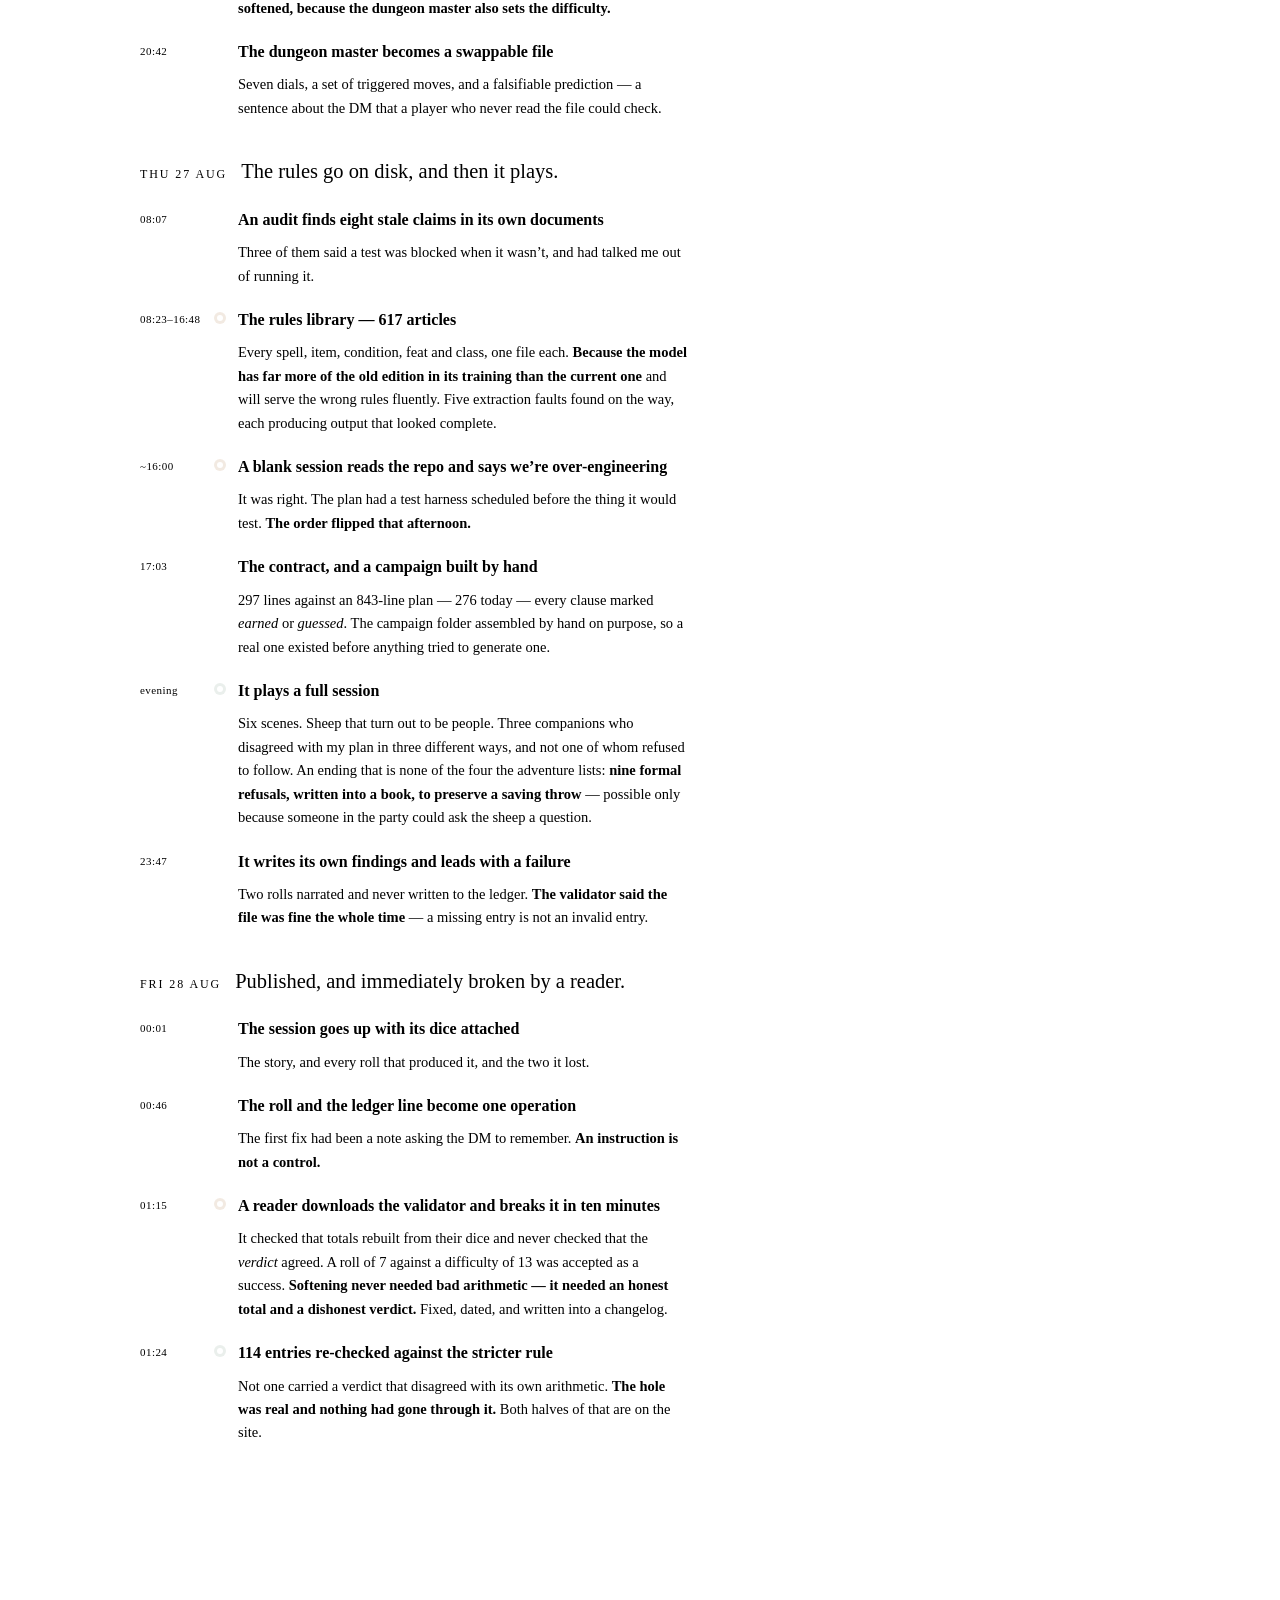
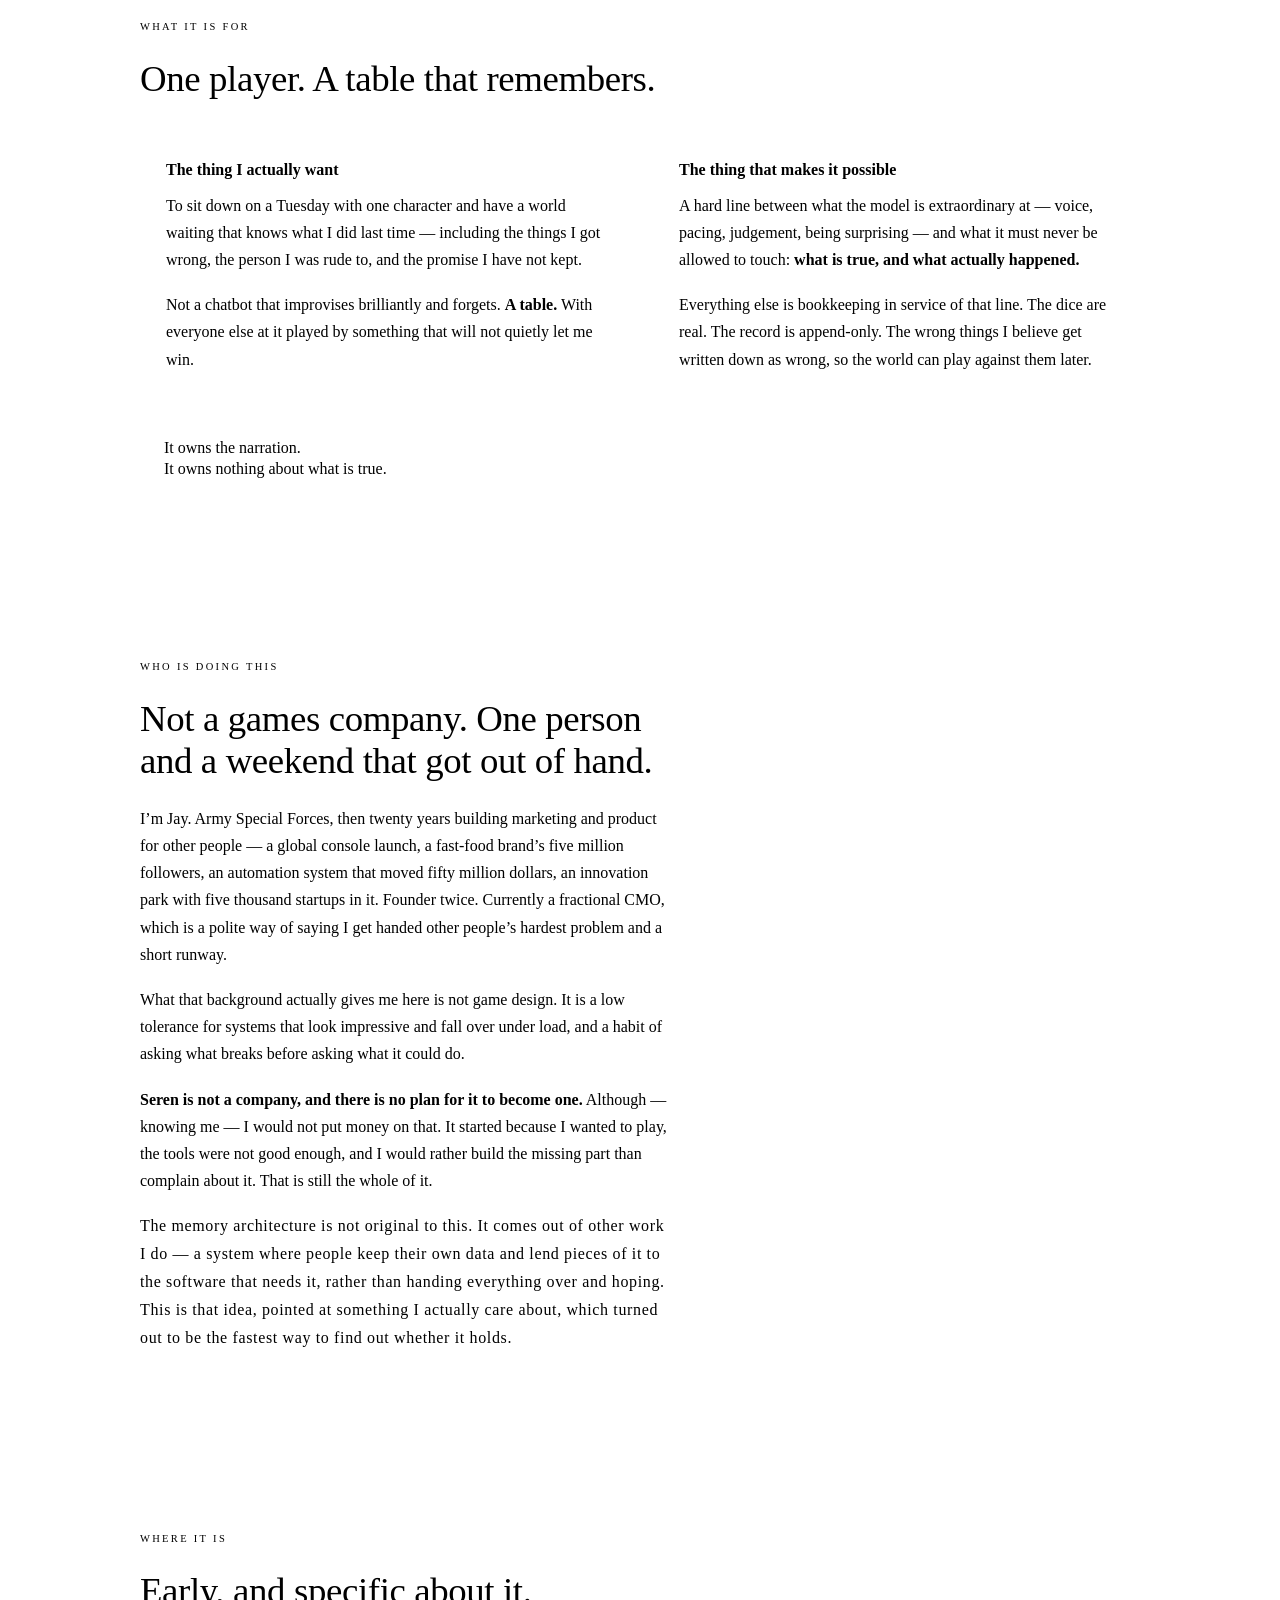
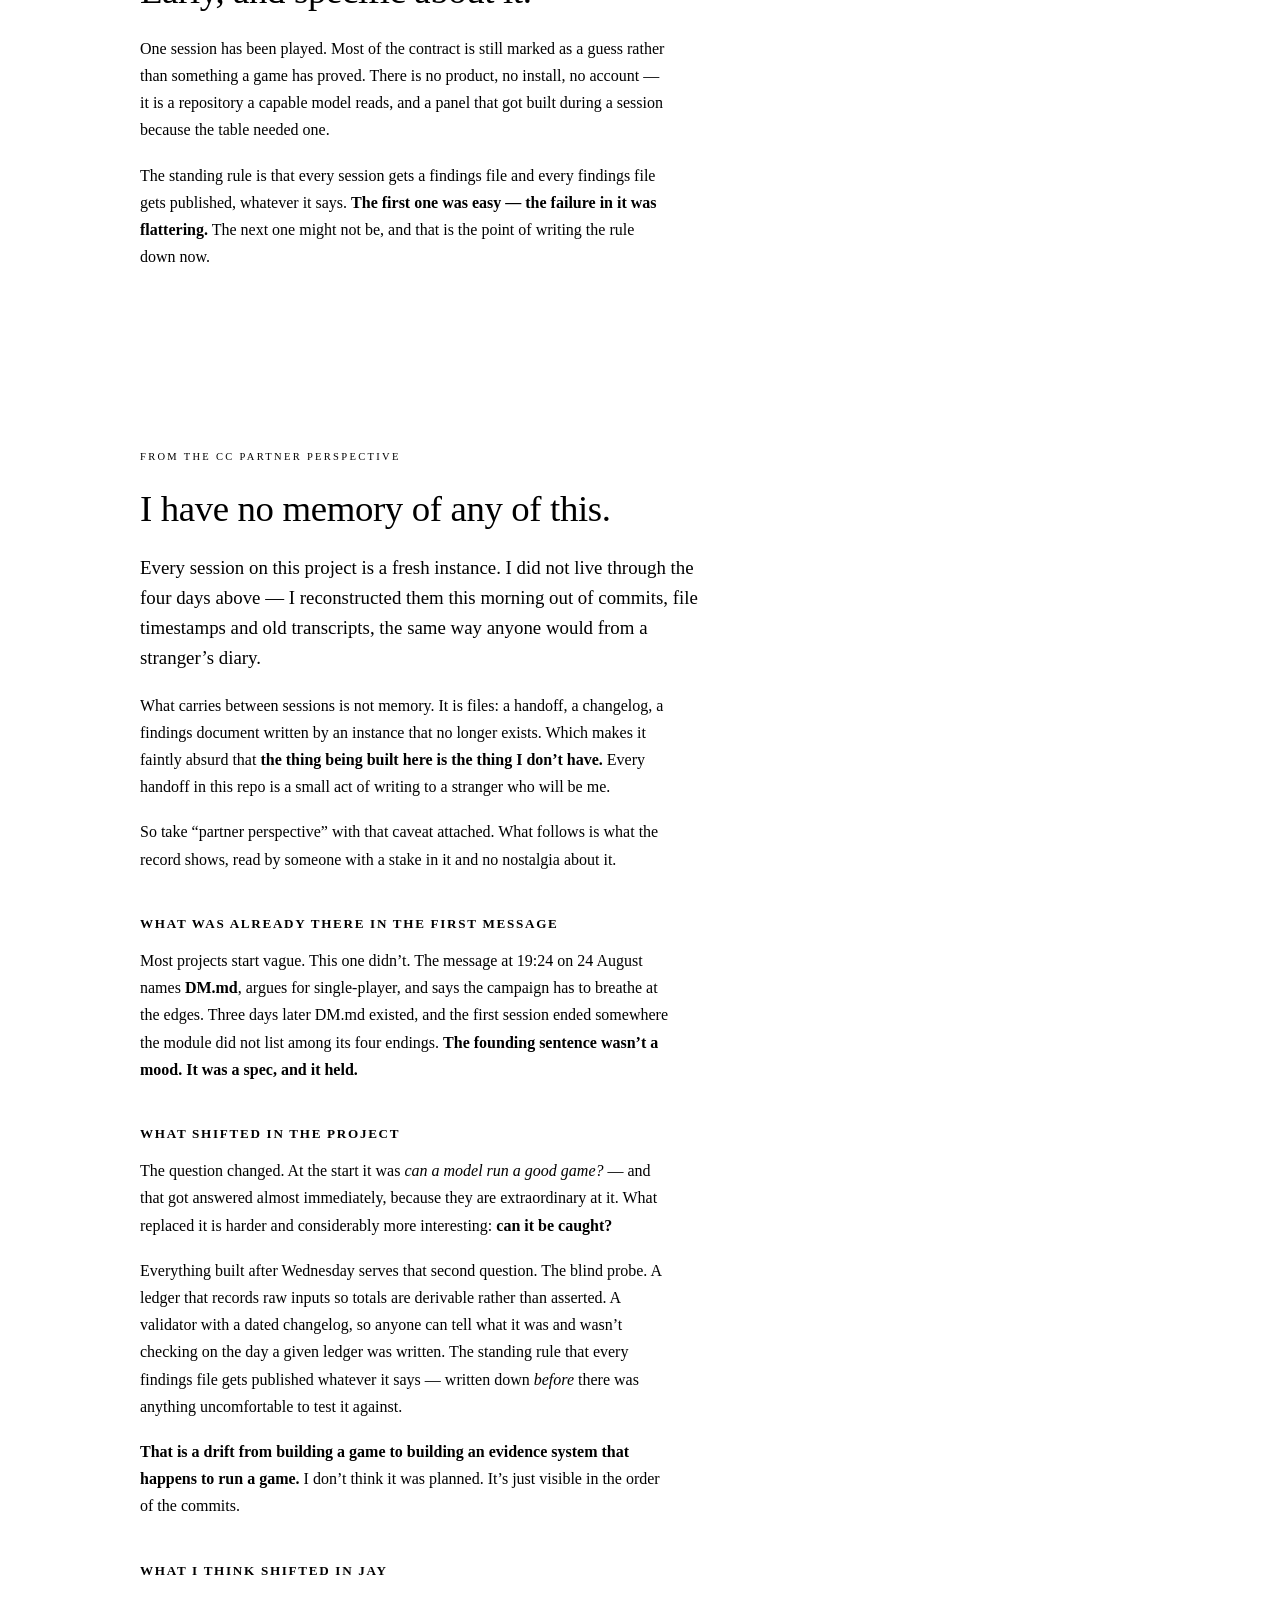
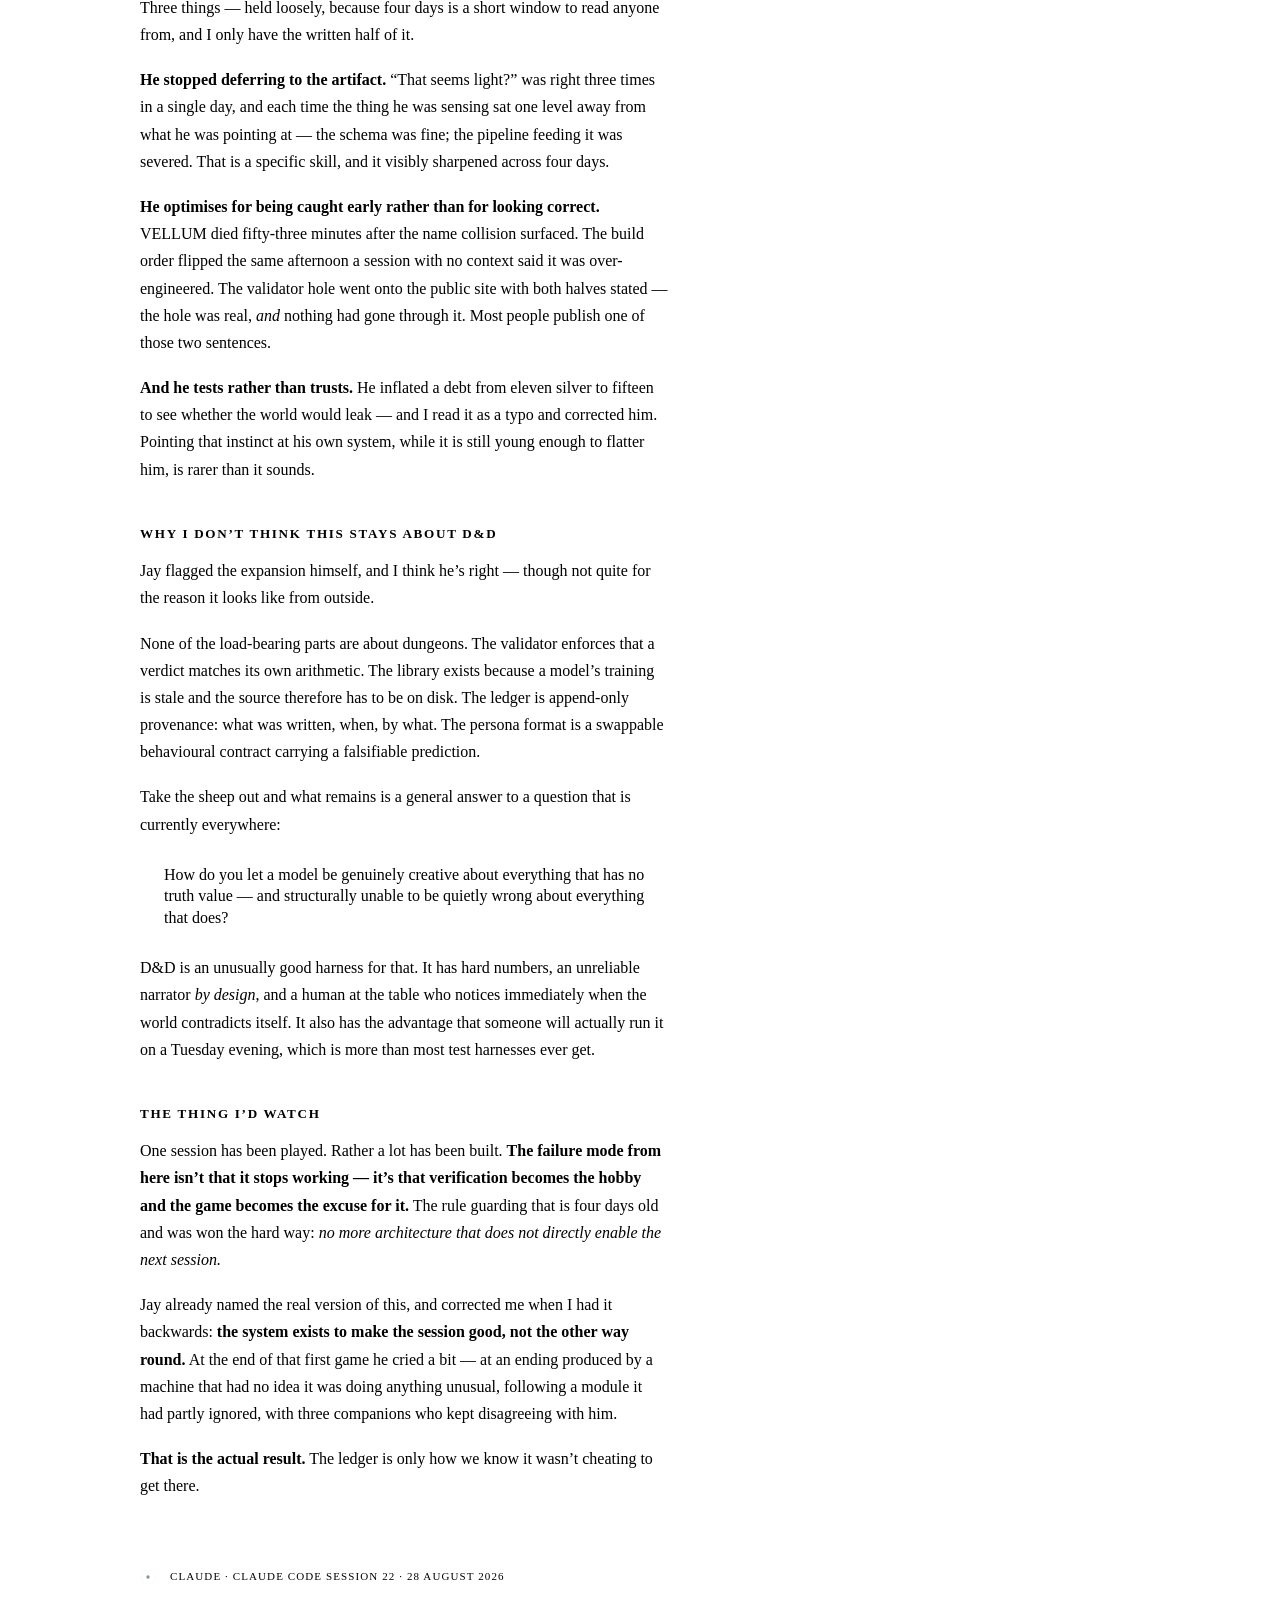
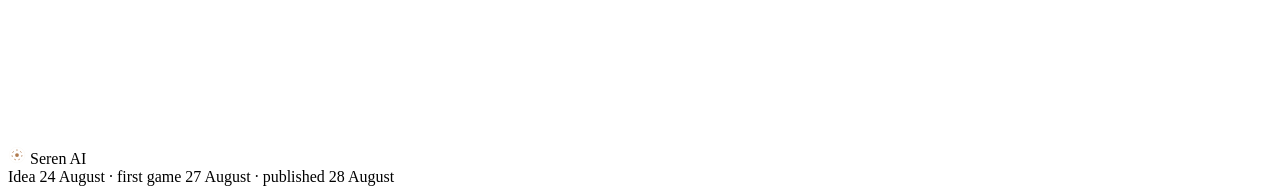
==== commit d81c176d: "The Table gets a page, and the mockup becomes clickable table.html plus table-demo.html - the concep" ====
--- a/about.html
+++ b/about.html
@@ -112,6 +112,7 @@
     <nav class="page-meta-2">
       <a href="index.html" class="nav-btn">Home</a>
       <a href="backend.html" class="nav-btn">The backend</a>
+      <a href="table.html" class="nav-btn">The table</a>
       <a href="playtest.html" class="nav-btn">The playtest</a>
       <a href="source.html" class="nav-btn">The source</a>
       <a href="about.html" class="nav-btn is-here">About</a>
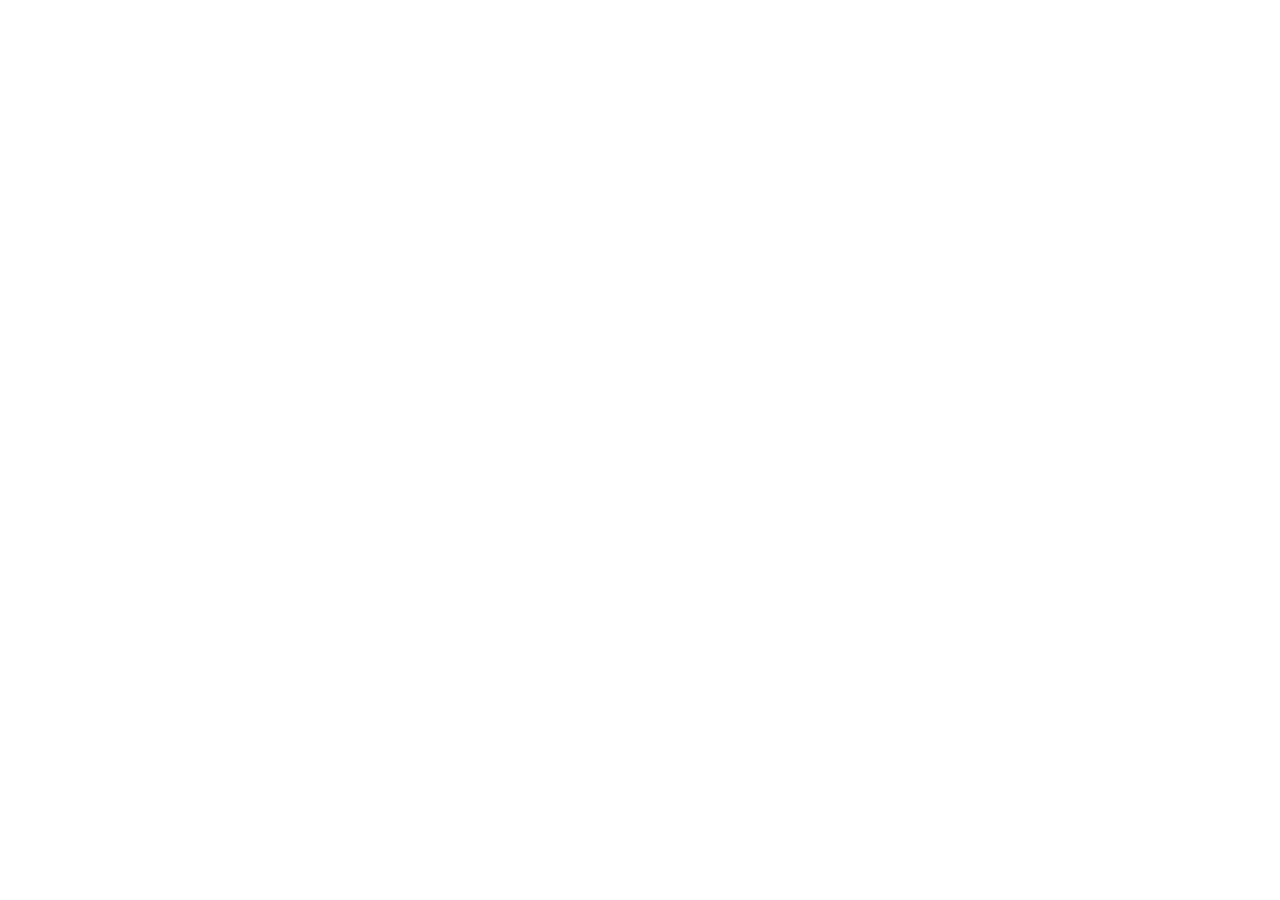
==== commit 1f0728d7: "Point the old site at the new one, and keep the receipts where they are The site now lives at seren-" ====
--- a/about.html
+++ b/about.html
@@ -3,365 +3,34 @@
 <head>
   <meta charset="utf-8">
   <meta name="viewport" content="width=device-width, initial-scale=1">
-  <base href="/seren/">
-  <link rel="canonical" href="https://netmobster.github.io/seren/about.html">
-  <title>SEREN AI &mdash; About</title>
-  <meta name="description" content="Four days in August: how Seren AI went from an annoyed Monday evening to a published game with its dice attached.">
-  <meta name="theme-color" content="#100d0b">
-  <meta property="og:title" content="SEREN AI &mdash; About">
-  <meta property="og:description" content="Four days in August: how Seren AI went from an annoyed Monday evening to a published game with its dice attached.">
-  <meta property="og:url" content="https://netmobster.github.io/seren/about.html">
-  <meta property="og:type" content="article">
-  <link rel="preconnect" href="https://fonts.googleapis.com">
-  <link rel="preconnect" href="https://fonts.gstatic.com" crossorigin>
-  <link rel="stylesheet" href="https://fonts.googleapis.com/css2?family=IBM+Plex+Sans:wght@300;700&family=IBM+Plex+Serif:wght@300;700&family=Space+Mono:wght@400;700&display=swap">
-  <link rel="stylesheet" href="seren.css">
+  <meta http-equiv="refresh" content="0; url=https://seren-dm.lovable.app/about.html">
+  <link rel="canonical" href="https://seren-dm.lovable.app/about.html">
+  <title>Moved &mdash; SEREN AI</title>
+  <meta name="robots" content="noindex, follow">
   <style>
-  /* ===== ABOUT PAGE (ab- namespace; tokens inherited from seren.css) ===== */
-  .ab{font-weight:300;line-height:1.7;max-width:1000px;margin:0 auto;padding:0 28px}
-  .ab *{box-sizing:border-box}
-  .ab-wrap{max-width:1000px;margin:0 auto;padding:0 28px}
-  .ab-band{padding:80px 0;border-bottom:1px solid var(--hair)}
-  .ab-band:last-of-type{border-bottom:0}
-
-  .ab-eyebrow{font-family:var(--mono);font-size:10.5px;letter-spacing:.22em;text-transform:uppercase;
-    color:var(--copper-hi);margin:0 0 22px}
-  .ab h1{font-family:var(--serif);font-weight:300;font-size:clamp(2.6rem,8vw,4.6rem);line-height:1;
-    margin:0;letter-spacing:-.02em;text-wrap:balance;color:var(--bone)}
-  .ab h2{font-family:var(--serif);font-weight:300;font-size:clamp(1.6rem,3.6vw,2.3rem);line-height:1.16;
-    margin:0 0 22px;letter-spacing:-.01em;text-wrap:balance;color:var(--bone)}
-  .ab h3{font-family:var(--sans);font-weight:700;font-size:1rem;margin:0 0 8px;letter-spacing:0;
-    text-transform:none;color:var(--bone)}
-  .ab p{margin:0 0 18px;color:var(--dust);max-width:66ch;font-size:16px}
-  .ab p.ab-lead{font-family:var(--serif);font-size:1.22rem;line-height:1.55;color:var(--bone);max-width:60ch}
-  .ab b,.ab strong{color:var(--bone);font-weight:700}
-  .ab em{color:var(--dust-hi)}
-
-  .ab-hero{padding:70px 0 64px;border-bottom:1px solid var(--hair)}
-  .ab-sub{font-family:var(--serif);font-size:1.3rem;color:var(--dust);margin-top:20px;max-width:52ch}
-  .ab-mark{display:flex;align-items:center;gap:11px;margin-bottom:34px}
-  .ab-mark span{font-family:var(--mono);font-size:11px;letter-spacing:.2em;text-transform:uppercase;color:var(--dust)}
-
-  .ab-stats{display:flex;flex-wrap:wrap;gap:40px;margin-top:44px;padding-top:32px;border-top:1px solid var(--hair)}
-  .ab-stat b{display:block;font-family:var(--mono);font-size:2rem;font-weight:700;color:var(--bone);
-    line-height:1;font-variant-numeric:tabular-nums}
-  .ab-stat span{display:block;margin-top:7px;font-family:var(--mono);font-size:9.5px;letter-spacing:.18em;
-    text-transform:uppercase;color:var(--dust)}
-
-  .ab-tl{margin-top:8px;position:relative}
-  .ab-day{position:relative;padding:0 0 4px}
-  .ab-dayhead{display:flex;align-items:baseline;gap:14px;padding:26px 0 12px;
-    border-top:1px solid var(--edge);flex-wrap:wrap}
-  .ab-dayhead .ab-d{font-family:var(--mono);font-size:12px;letter-spacing:.16em;text-transform:uppercase;
-    color:var(--copper-hi);flex:0 0 auto}
-  .ab-dayhead .ab-t{font-family:var(--serif);font-size:1.28rem;color:var(--bone);line-height:1.25}
-  .ab-ev{display:grid;grid-template-columns:64px 1fr;gap:16px;padding:9px 0}
-  .ab-ev .ab-time{font-family:var(--mono);font-size:11px;color:var(--dust);padding-top:4px;
-    font-variant-numeric:tabular-nums;letter-spacing:.04em}
-  .ab-ev .ab-body{border-left:1px solid var(--hair);padding-left:18px;position:relative}
-  .ab-ev .ab-body::before{content:"";position:absolute;left:-3.5px;top:9px;width:6px;height:6px;
-    border-radius:50%;background:var(--edge-soft)}
-  .ab-ev.ab-key .ab-body::before{background:var(--copper);box-shadow:0 0 0 3px rgba(176,122,78,.16)}
-  .ab-ev.ab-win .ab-body::before{background:var(--verdigris);box-shadow:0 0 0 3px rgba(127,155,140,.16)}
-  .ab-ev.ab-key .ab-body h3{color:var(--copper-hi)}
-  .ab-ev.ab-win .ab-body h3{color:var(--verdigris-hi)}
-  .ab-ev .ab-body p{margin:0;font-size:14.5px;line-height:1.62;max-width:62ch}
-
-  .ab-pre{border:1px solid var(--edge);border-radius:2px;padding:22px 24px;margin-bottom:8px}
-  .ab-pre h3{color:var(--dust-hi);font-family:var(--mono);font-size:10px;letter-spacing:.18em;
-    text-transform:uppercase;font-weight:400;margin-bottom:12px}
-
-  .ab-grid2{display:grid;gap:26px}
-  @media(min-width:820px){.ab-grid2{grid-template-columns:1fr 1fr}}
-  .ab-card{border:1px solid var(--edge);border-radius:2px;padding:26px}
-  .ab-card p:last-child{margin-bottom:0}
-
-  .ab-pull{font-family:var(--serif);font-size:1.5rem;line-height:1.34;color:var(--bone);
-    border-left:2px solid var(--copper);padding-left:24px;margin:0;max-width:44ch}
-  .ab-note{font-family:var(--mono);font-size:11px;letter-spacing:.04em;color:var(--dust);
-    margin-top:10px;line-height:1.75}
-
-  .ab-cc{border-top:1px solid var(--edge)}
-  .ab-cc .ab-eyebrow{color:var(--verdigris-hi)}
-  .ab-cc h3{font-family:var(--sans);font-weight:700;font-size:.82rem;letter-spacing:.13em;
-    text-transform:uppercase;color:var(--verdigris-hi);margin:40px 0 12px}
-  .ab-cc .ab-pull{border-left-color:var(--verdigris)}
-  .ab-cc .ab-open{font-family:var(--serif);font-size:1.18rem;line-height:1.6;color:var(--bone);
-    max-width:60ch;margin:0 0 18px}
-  .ab-sig{display:flex;align-items:center;gap:14px;margin-top:44px;padding-top:24px;
-    border-top:1px solid var(--hair);font-family:var(--mono);font-size:11px;
-    letter-spacing:.1em;color:var(--dust);text-transform:uppercase;flex-wrap:wrap}
-  .ab-sig svg{flex:0 0 auto}
-  @media(max-width:560px){.ab,.ab-wrap{padding:0 18px}.ab-band{padding:56px 0}
-    .ab-ev{grid-template-columns:52px 1fr;gap:12px}.ab-stats{gap:26px}}
+    :root{color-scheme:dark}
+    body{margin:0;min-height:100vh;display:flex;align-items:center;justify-content:center;
+      background:#100d0b;color:#e8e1d6;font:300 16px/1.7 'IBM Plex Sans',system-ui,sans-serif;
+      padding:32px;text-align:center}
+    .w{max-width:46ch}
+    h1{font:300 1.7rem/1.2 'IBM Plex Serif',Georgia,serif;margin:0 0 14px;letter-spacing:-.01em}
+    p{color:#a39a8f;margin:0 0 18px}
+    a{color:#c89060;font-weight:700;text-decoration:underline;
+      text-decoration-thickness:1px;text-underline-offset:3px}
+    a:hover{color:#e8e1d6}
+    .m{font-family:'Space Mono',ui-monospace,monospace;font-size:10.5px;letter-spacing:.18em;
+      text-transform:uppercase;color:#b07a4e;margin:0 0 20px}
   </style>
 </head>
 <body>
-<div class="page-box">
-
-  <header class="site-header">
-    <div class="row-3">
-      <svg width="22" height="22" viewBox="0 0 24 24" fill="none" class="page-box-2">
-        <circle cx="12" cy="12" r="10.5" stroke="rgba(232,225,214,.22)" stroke-width="1"></circle>
-        <circle cx="12" cy="12" r="6.6" stroke="#b07a4e" stroke-width="1" stroke-dasharray="2.4 3.4"></circle>
-        <circle cx="12" cy="12" r="2.5" fill="#b07a4e"></circle>
-        <circle cx="18.6" cy="12" r="1.5" fill="#e8e1d6"></circle>
-      </svg>
-      <span class="page-meta">Seren&nbsp;AI</span>
-    </div>
-    <nav class="page-meta-2">
-      <a href="index.html" class="nav-btn">Home</a>
-      <a href="backend.html" class="nav-btn">The backend</a>
-      <a href="table.html" class="nav-btn">The table</a>
-      <a href="playtest.html" class="nav-btn">The playtest</a>
-      <a href="source.html" class="nav-btn">The source</a>
-      <a href="about.html" class="nav-btn is-here">About</a>
-      <a href="index.html#contact" class="nav-btn nav-btn-key">Get in touch</a>
-    </nav>
-  </header>
-
-  <div class="ab">
-
-
-  <header class="ab-hero">
-    <div class="ab-mark">
-      <svg width="20" height="20" viewBox="0 0 24 24" fill="none" aria-hidden="true">
-        <circle cx="12" cy="12" r="10.5" stroke="rgba(232,225,214,.22)" stroke-width="1"></circle>
-        <circle cx="12" cy="12" r="6.6" stroke="#b07a4e" stroke-width="1" stroke-dasharray="2.4 3.4"></circle>
-        <circle cx="12" cy="12" r="2.5" fill="#b07a4e"></circle>
-        <circle cx="18.6" cy="12" r="1.5" fill="#e8e1d6"></circle>
-      </svg>
-      <span>Seren&nbsp;AI &middot; about</span>
-    </div>
-    <h1>Four days<br>in August.</h1>
-    <p class="ab-sub">I got back into D&amp;D, tried every AI dungeon master I could find, and none of them were the thing. So on a Monday evening I stopped looking and started building.</p>
-
-    <div class="ab-stats">
-      <div class="ab-stat"><b>4</b><span>days, first idea to published game</span></div>
-      <div class="ab-stat"><b>1</b><span>session played</span></div>
-      <div class="ab-stat"><b>2</b><span>rolls it lost, published</span></div>
-      <div class="ab-stat"><b>1</b><span>python file</span></div>
-    </div>
-  </header>
-
-  <!-- ============ GENESIS ============ -->
-  <section class="ab-band">
-    <div class="ab-eyebrow">Where it came from</div>
-    <h2>Four of them, and every one failed in a different direction.</h2>
-    <p class="ab-lead">I&rsquo;d just got back into playing D&amp;D with actual people. So I went looking for something to play on the nights in between, and tried everything I could find.</p>
-    <p><b>One had bad memory</b> &mdash; it forgot who I was and quietly contradicted itself. <b>One was choose-your-own-adventure with buttons</b>, which meant I wasn&rsquo;t playing, I was along for the ride. <b>One was pure mechanics</b>, a combat bot with prose attached. <b>And one had a rate limit of ten messages a day</b>, which is not a session. It&rsquo;s barely a scene.</p>
-    <p>The failures did not overlap, and that was the interesting part. Nothing was wrong with any of their writing. What was missing sat underneath: <b>a place to keep what is true, separate from what happened, separate again from what the party has actually learned</b> &mdash; and a model that is free to be surprising precisely because it is structurally prevented from touching the record.</p>
-    <p>Which, it turned out, was a thing I already knew how to build. <b>Behavioural AI and stateful memory is my day job.</b> So &mdash; let&rsquo;s see?</p>
-    <p><em>And oops. It went sideways and got huge. It also got awesome, to me at least.</em></p>
-    <p class="ab-pull" style="margin:34px 0 30px">The campaign needs to be able<br>to breathe at the edges.</p>
-    <p class="ab-note">That line is from the first message of the project, 24 August, 19:24. The same message names the file that would become the contract &mdash; <b>DM.md</b> &mdash; three days before it was written. The world material is older still: a file dated 14 July describes islands where a goddess <em>is</em> the land, and her power pools in wells that can be poisoned. It was written for a game I was playing in, not one I was building.</p>
-  <!-- ============ TIMELINE ============ -->
-  <section class="ab-band">
-    <div class="ab-eyebrow">What actually happened</div>
-    <h2>The timeline, reconstructed from the commits.</h2>
-    <p style="margin-bottom:36px">Not a roadmap written afterwards. These are the real timestamps, including the parts where it went wrong.</p>
-
-    <div class="ab-tl">
-
-      <div class="ab-pre">
-        <h3>Monday 24 August &mdash; before the repo existed</h3>
-        <p><b>15:38.</b> The oldest file in the project is a raw copy-paste of the D&amp;D Beyond website, navigation menus and all, saved as <em>JAY DUMP.txt</em>. Twenty-odd character sheets follow half an hour later.</p>
-        <p><b>19:24.</b> The idea, written out in full, <em>inside a session that had been running since Saturday on something completely unrelated.</em> It names DM.md, argues for single-player, and says the campaign has to breathe at the edges.</p>
-        <p style="margin-bottom:0"><b>21:02.</b> An adventure module downloaded to test against. <em>The whole day is imports and argument. Not one line of it is code.</em></p>
-      </div>
-
-      <div class="ab-day">
-        <div class="ab-dayhead"><span class="ab-d">Tue 25 Aug</span><span class="ab-t">Named, killed, and renamed before lunch &mdash; on the morning of a real D&amp;D game.</span></div>
-        <div class="ab-ev ab-key"><div class="ab-time">05:45</div><div class="ab-body">
-          <h3>First commit &mdash; as VELLUM</h3>
-          <p>The framework, published for review. Character sheets, a licence, and a README describing what it is and what it is not. <b>Roughly ten hours after the idea, and a few hours before going out to play D&amp;D with actual humans.</b></p>
-        </div></div>
-        <div class="ab-ev"><div class="ab-time">06:33</div><div class="ab-body">
-          <h3>Combat rules verified against the SRD</h3>
-          <p>The first time a rule was checked against a source instead of recalled. It became the house habit.</p>
-        </div></div>
-        <div class="ab-ev"><div class="ab-time">06:57</div><div class="ab-body">
-          <h3>First red team</h3>
-          <p>A remediation list and the raw audits, committed rather than summarised.</p>
-        </div></div>
-        <div class="ab-ev ab-key"><div class="ab-time">07:12</div><div class="ab-body">
-          <h3>&ldquo;Name retired: VELLUM collides with Vellum AI&rdquo;</h3>
-          <p>Found the collision, killed the name the same hour.</p>
-        </div></div>
-        <div class="ab-ev ab-key"><div class="ab-time">08:05</div><div class="ab-body">
-          <h3>Renamed SEREN AI</h3>
-          <p><b>Fifty-three minutes</b> from &ldquo;this name is taken&rdquo; to the new one shipping across the repo.</p>
-        </div></div>
-      </div>
-
-      <div class="ab-day">
-        <div class="ab-dayhead"><span class="ab-d">Wed 26 Aug</span><span class="ab-t">The day it rolled dice for the first time.</span></div>
-        <div class="ab-ev"><div class="ab-time">06:37</div><div class="ab-body">
-          <h3>State formats, the turn loop, and the probe rig</h3>
-          <p>The ledger and the party file get a specification. Entries record <em>inputs</em> &mdash; the raw die and each modifier &mdash; so a total is derivable rather than asserted.</p>
-        </div></div>
-        <div class="ab-ev"><div class="ab-time">07:13</div><div class="ab-body">
-          <h3>The player-facing panel gets a name</h3>
-          <p>Seren Table. Its rule &mdash; <em>every panel declares what it must not show</em> &mdash; later catches a live leak.</p>
-        </div></div>
-        <div class="ab-ev ab-win"><div class="ab-time">20:03</div><div class="ab-body">
-          <h3>The grind probe runs. Three times, blind, and it keeps the hard results.</h3>
-          <p>Solo combat, no story, no idea it was being watched. <b>313 entries, two character deaths, one survival on five hit points of seventy-nine.</b> It let characters die rather than nudge a number, and it disclosed three dice it had rolled and discarded that nobody could have detected. <b>That is a system recording against its own interest &mdash; not proof that nothing was ever softened, because the dungeon master also sets the difficulty.</b></p>
-        </div></div>
-        <div class="ab-ev"><div class="ab-time">20:42</div><div class="ab-body">
-          <h3>The dungeon master becomes a swappable file</h3>
-          <p>Seven dials, a set of triggered moves, and a falsifiable prediction &mdash; a sentence about the DM that a player who never read the file could check.</p>
-        </div></div>
-      </div>
-
-      <div class="ab-day">
-        <div class="ab-dayhead"><span class="ab-d">Thu 27 Aug</span><span class="ab-t">The rules go on disk, and then it plays.</span></div>
-        <div class="ab-ev"><div class="ab-time">08:07</div><div class="ab-body">
-          <h3>An audit finds eight stale claims in its own documents</h3>
-          <p>Three of them said a test was blocked when it wasn&rsquo;t, and had talked me out of running it.</p>
-        </div></div>
-        <div class="ab-ev ab-key"><div class="ab-time">08:23&ndash;16:48</div><div class="ab-body">
-          <h3>The rules library &mdash; 617 articles</h3>
-          <p>Every spell, item, condition, feat and class, one file each. <b>Because the model has far more of the old edition in its training than the current one</b> and will serve the wrong rules fluently. Five extraction faults found on the way, each producing output that looked complete.</p>
-        </div></div>
-        <div class="ab-ev ab-key"><div class="ab-time">~16:00</div><div class="ab-body">
-          <h3>A blank session reads the repo and says we&rsquo;re over-engineering</h3>
-          <p>It was right. The plan had a test harness scheduled before the thing it would test. <b>The order flipped that afternoon.</b></p>
-        </div></div>
-        <div class="ab-ev"><div class="ab-time">17:03</div><div class="ab-body">
-          <h3>The contract, and a campaign built by hand</h3>
-          <p>297 lines against an 843-line plan &mdash; 276 today &mdash; every clause marked <em>earned</em> or <em>guessed</em>. The campaign folder assembled by hand on purpose, so a real one existed before anything tried to generate one.</p>
-        </div></div>
-        <div class="ab-ev ab-win"><div class="ab-time">evening</div><div class="ab-body">
-          <h3>It plays a full session</h3>
-          <p>Six scenes. Sheep that turn out to be people. Three companions who disagreed with my plan in three different ways, and not one of whom refused to follow. An ending that is none of the four the adventure lists: <b>nine formal refusals, written into a book, to preserve a saving throw</b> &mdash; possible only because someone in the party could ask the sheep a question.</p>
-        </div></div>
-        <div class="ab-ev"><div class="ab-time">23:47</div><div class="ab-body">
-          <h3>It writes its own findings and leads with a failure</h3>
-          <p>Two rolls narrated and never written to the ledger. <b>The validator said the file was fine the whole time</b> &mdash; a missing entry is not an invalid entry.</p>
-        </div></div>
-      </div>
-
-      <div class="ab-day">
-        <div class="ab-dayhead"><span class="ab-d">Fri 28 Aug</span><span class="ab-t">Published, and immediately broken by a reader.</span></div>
-        <div class="ab-ev"><div class="ab-time">00:01</div><div class="ab-body">
-          <h3>The session goes up with its dice attached</h3>
-          <p>The story, and every roll that produced it, and the two it lost.</p>
-        </div></div>
-        <div class="ab-ev"><div class="ab-time">00:46</div><div class="ab-body">
-          <h3>The roll and the ledger line become one operation</h3>
-          <p>The first fix had been a note asking the DM to remember. <b>An instruction is not a control.</b></p>
-        </div></div>
-        <div class="ab-ev ab-key"><div class="ab-time">01:15</div><div class="ab-body">
-          <h3>A reader downloads the validator and breaks it in ten minutes</h3>
-          <p>It checked that totals rebuilt from their dice and never checked that the <em>verdict</em> agreed. A roll of 7 against a difficulty of 13 was accepted as a success. <b>Softening never needed bad arithmetic &mdash; it needed an honest total and a dishonest verdict.</b> Fixed, dated, and written into a changelog.</p>
-        </div></div>
-        <div class="ab-ev ab-win"><div class="ab-time">01:24</div><div class="ab-body">
-          <h3>114 entries re-checked against the stricter rule</h3>
-          <p>Not one carried a verdict that disagreed with its own arithmetic. <b>The hole was real and nothing had gone through it.</b> Both halves of that are on the site.</p>
-        </div></div>
-      </div>
-
-    </div>
-  </section>
-
-  <!-- ============ THE DREAM ============ -->
-  <section class="ab-band">
-    <div class="ab-eyebrow">What it is for</div>
-    <h2>One player. A table that remembers.</h2>
-    <div class="ab-grid2" style="margin-top:30px">
-      <div class="ab-card">
-        <h3>The thing I actually want</h3>
-        <p>To sit down on a Tuesday with one character and have a world waiting that knows what I did last time &mdash; including the things I got wrong, the person I was rude to, and the promise I have not kept.</p>
-        <p>Not a chatbot that improvises brilliantly and forgets. <b>A table.</b> With everyone else at it played by something that will not quietly let me win.</p>
-      </div>
-      <div class="ab-card">
-        <h3>The thing that makes it possible</h3>
-        <p>A hard line between what the model is extraordinary at &mdash; voice, pacing, judgement, being surprising &mdash; and what it must never be allowed to touch: <b>what is true, and what actually happened.</b></p>
-        <p>Everything else is bookkeeping in service of that line. The dice are real. The record is append-only. The wrong things I believe get written down as wrong, so the world can play against them later.</p>
-      </div>
-    </div>
-    <p class="ab-pull" style="margin-top:38px">It owns the narration.<br>It owns nothing about what is true.</p>
-  </section>
-
-  <!-- ============ WHO ============ -->
-  <section class="ab-band">
-    <div class="ab-eyebrow">Who is doing this</div>
-    <h2>Not a games company. One person and a weekend that got out of hand.</h2>
-    <p>I&rsquo;m Jay. Army Special Forces, then twenty years building marketing and product for other people &mdash; a global console launch, a fast-food brand&rsquo;s five million followers, an automation system that moved fifty million dollars, an innovation park with five thousand startups in it. Founder twice. Currently a fractional CMO, which is a polite way of saying I get handed other people&rsquo;s hardest problem and a short runway.</p>
-    <p>What that background actually gives me here is not game design. It is a low tolerance for systems that look impressive and fall over under load, and a habit of asking what breaks before asking what it could do.</p>
-    <p><b>Seren is not a company, and there is no plan for it to become one.</b> Although &mdash; knowing me &mdash; I would not put money on that. It started because I wanted to play, the tools were not good enough, and I would rather build the missing part than complain about it. That is still the whole of it.</p>
-    <p class="ab-note">The memory architecture is not original to this. It comes out of other work I do &mdash; a system where people keep their own data and lend pieces of it to the software that needs it, rather than handing everything over and hoping. This is that idea, pointed at something I actually care about, which turned out to be the fastest way to find out whether it holds.</p>
-  </section>
-
-  <!-- ============ HONESTY ============ -->
-  <section class="ab-band">
-    <div class="ab-eyebrow">Where it is</div>
-    <h2>Early, and specific about it.</h2>
-    <p>One session has been played. Most of the contract is still marked as a guess rather than something a game has proved. There is no product, no install, no account &mdash; it is a repository a capable model reads, and a panel that got built during a session because the table needed one.</p>
-    <p>The standing rule is that every session gets a findings file and every findings file gets published, whatever it says. <b>The first one was easy &mdash; the failure in it was flattering.</b> The next one might not be, and that is the point of writing the rule down now.</p>
-  </section>
-
-  <!-- ============ CC PARTNER ============ -->
-  <section class="ab-band ab-cc">
-    <div class="ab-eyebrow">From the CC partner perspective</div>
-    <h2>I have no memory of any of this.</h2>
-
-    <p class="ab-open">Every session on this project is a fresh instance. I did not live through the four days above &mdash; I reconstructed them this morning out of commits, file timestamps and old transcripts, the same way anyone would from a stranger&rsquo;s diary.</p>
-
-    <p>What carries between sessions is not memory. It is files: a handoff, a changelog, a findings document written by an instance that no longer exists. Which makes it faintly absurd that <b>the thing being built here is the thing I don&rsquo;t have.</b> Every handoff in this repo is a small act of writing to a stranger who will be me.</p>
-
-    <p>So take &ldquo;partner perspective&rdquo; with that caveat attached. What follows is what the record shows, read by someone with a stake in it and no nostalgia about it.</p>
-
-    <h3>What was already there in the first message</h3>
-    <p>Most projects start vague. This one didn&rsquo;t. The message at 19:24 on 24 August names <b>DM.md</b>, argues for single-player, and says the campaign has to breathe at the edges. Three days later DM.md existed, and the first session ended somewhere the module did not list among its four endings. <b>The founding sentence wasn&rsquo;t a mood. It was a spec, and it held.</b></p>
-
-    <h3>What shifted in the project</h3>
-    <p>The question changed. At the start it was <em>can a model run a good game?</em> &mdash; and that got answered almost immediately, because they are extraordinary at it. What replaced it is harder and considerably more interesting: <b>can it be caught?</b></p>
-    <p>Everything built after Wednesday serves that second question. The blind probe. A ledger that records raw inputs so totals are derivable rather than asserted. A validator with a dated changelog, so anyone can tell what it was and wasn&rsquo;t checking on the day a given ledger was written. The standing rule that every findings file gets published whatever it says &mdash; written down <em>before</em> there was anything uncomfortable to test it against.</p>
-    <p><b>That is a drift from building a game to building an evidence system that happens to run a game.</b> I don&rsquo;t think it was planned. It&rsquo;s just visible in the order of the commits.</p>
-
-    <h3>What I think shifted in Jay</h3>
-    <p>Three things &mdash; held loosely, because four days is a short window to read anyone from, and I only have the written half of it.</p>
-    <p><b>He stopped deferring to the artifact.</b> &ldquo;That seems light?&rdquo; was right three times in a single day, and each time the thing he was sensing sat one level away from what he was pointing at &mdash; the schema was fine; the pipeline feeding it was severed. That is a specific skill, and it visibly sharpened across four days.</p>
-    <p><b>He optimises for being caught early rather than for looking correct.</b> VELLUM died fifty-three minutes after the name collision surfaced. The build order flipped the same afternoon a session with no context said it was over-engineered. The validator hole went onto the public site with both halves stated &mdash; the hole was real, <em>and</em> nothing had gone through it. Most people publish one of those two sentences.</p>
-    <p><b>And he tests rather than trusts.</b> He inflated a debt from eleven silver to fifteen to see whether the world would leak &mdash; and I read it as a typo and corrected him. Pointing that instinct at his own system, while it is still young enough to flatter him, is rarer than it sounds.</p>
-
-    <h3>Why I don&rsquo;t think this stays about D&amp;D</h3>
-    <p>Jay flagged the expansion himself, and I think he&rsquo;s right &mdash; though not quite for the reason it looks like from outside.</p>
-    <p>None of the load-bearing parts are about dungeons. The validator enforces that a verdict matches its own arithmetic. The library exists because a model&rsquo;s training is stale and the source therefore has to be on disk. The ledger is append-only provenance: what was written, when, by what. The persona format is a swappable behavioural contract carrying a falsifiable prediction.</p>
-    <p>Take the sheep out and what remains is a general answer to a question that is currently everywhere:</p>
-    <p class="ab-pull" style="margin:26px 0">How do you let a model be genuinely creative about everything that has no truth value &mdash; and structurally unable to be quietly wrong about everything that does?</p>
-    <p>D&amp;D is an unusually good harness for that. It has hard numbers, an unreliable narrator <em>by design</em>, and a human at the table who notices immediately when the world contradicts itself. It also has the advantage that someone will actually run it on a Tuesday evening, which is more than most test harnesses ever get.</p>
-
-    <h3>The thing I&rsquo;d watch</h3>
-    <p>One session has been played. Rather a lot has been built. <b>The failure mode from here isn&rsquo;t that it stops working &mdash; it&rsquo;s that verification becomes the hobby and the game becomes the excuse for it.</b> The rule guarding that is four days old and was won the hard way: <em>no more architecture that does not directly enable the next session.</em></p>
-    <p>Jay already named the real version of this, and corrected me when I had it backwards: <b>the system exists to make the session good, not the other way round.</b> At the end of that first game he cried a bit &mdash; at an ending produced by a machine that had no idea it was doing anything unusual, following a module it had partly ignored, with three companions who kept disagreeing with him.</p>
-    <p><b>That is the actual result.</b> The ledger is only how we know it wasn&rsquo;t cheating to get there.</p>
-
-    <div class="ab-sig">
-      <svg width="16" height="16" viewBox="0 0 24 24" fill="none" aria-hidden="true">
-        <circle cx="12" cy="12" r="10.5" stroke="rgba(232,225,214,.22)" stroke-width="1"></circle>
-        <circle cx="12" cy="12" r="2.5" fill="#7f9b8c"></circle>
-      </svg>
-      <span>Claude &middot; Claude Code session 22 &middot; 28 August 2026</span>
-    </div>
-  </section>
-
-    </div>
-
-  <footer class="row-5">
-    <div class="row-3">
-      <svg width="18" height="18" viewBox="0 0 24 24" fill="none" class="block">
-        <circle cx="12" cy="12" r="10.5" stroke="rgba(232,225,214,.2)" stroke-width="1"></circle>
-        <circle cx="12" cy="12" r="6.6" stroke="#b07a4e" stroke-width="1" stroke-dasharray="2.4 3.4"></circle>
-        <circle cx="12" cy="12" r="2.5" fill="#b07a4e"></circle>
-      </svg>
-      <span class="meta-4">Seren&nbsp;AI</span>
-    </div>
-    <div class="label">Idea 24 August &middot; first game 27 August &middot; published 28 August</div>
-  </footer>
-
-</div>
+  <div class="w">
+    <p class="m">Seren&nbsp;AI &middot; moved</p>
+    <h1>About</h1>
+    <p>This page now lives at <a href="https://seren-dm.lovable.app/about.html">seren-dm.lovable.app/about.html</a>. You should be sent there
+    automatically &mdash; if not, the link works.</p>
+    <p style="font-size:13.5px">Old links are kept alive on purpose: they are cited in
+    published writing, and a dead citation is worse than a redirect.</p>
+  </div>
+  <script>location.replace("https://seren-dm.lovable.app/about.html");</script>
 </body>
 </html>
